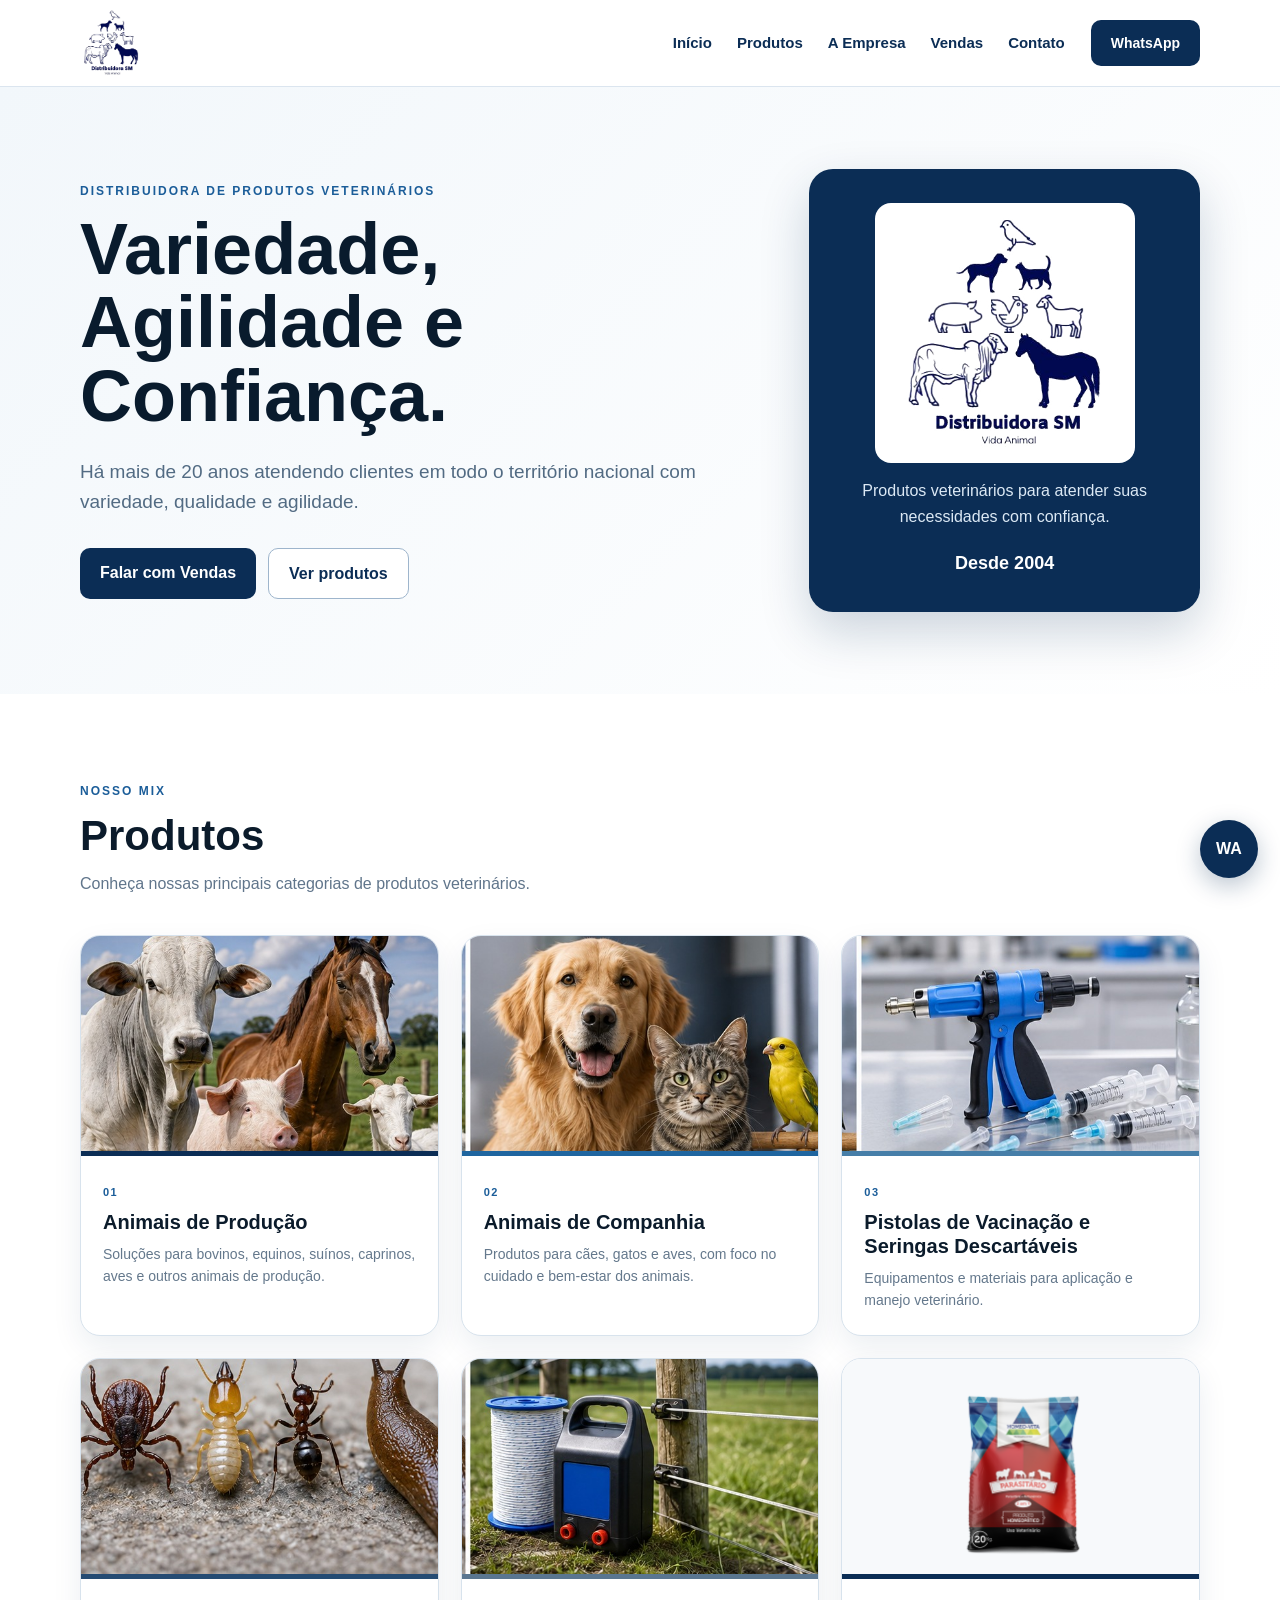
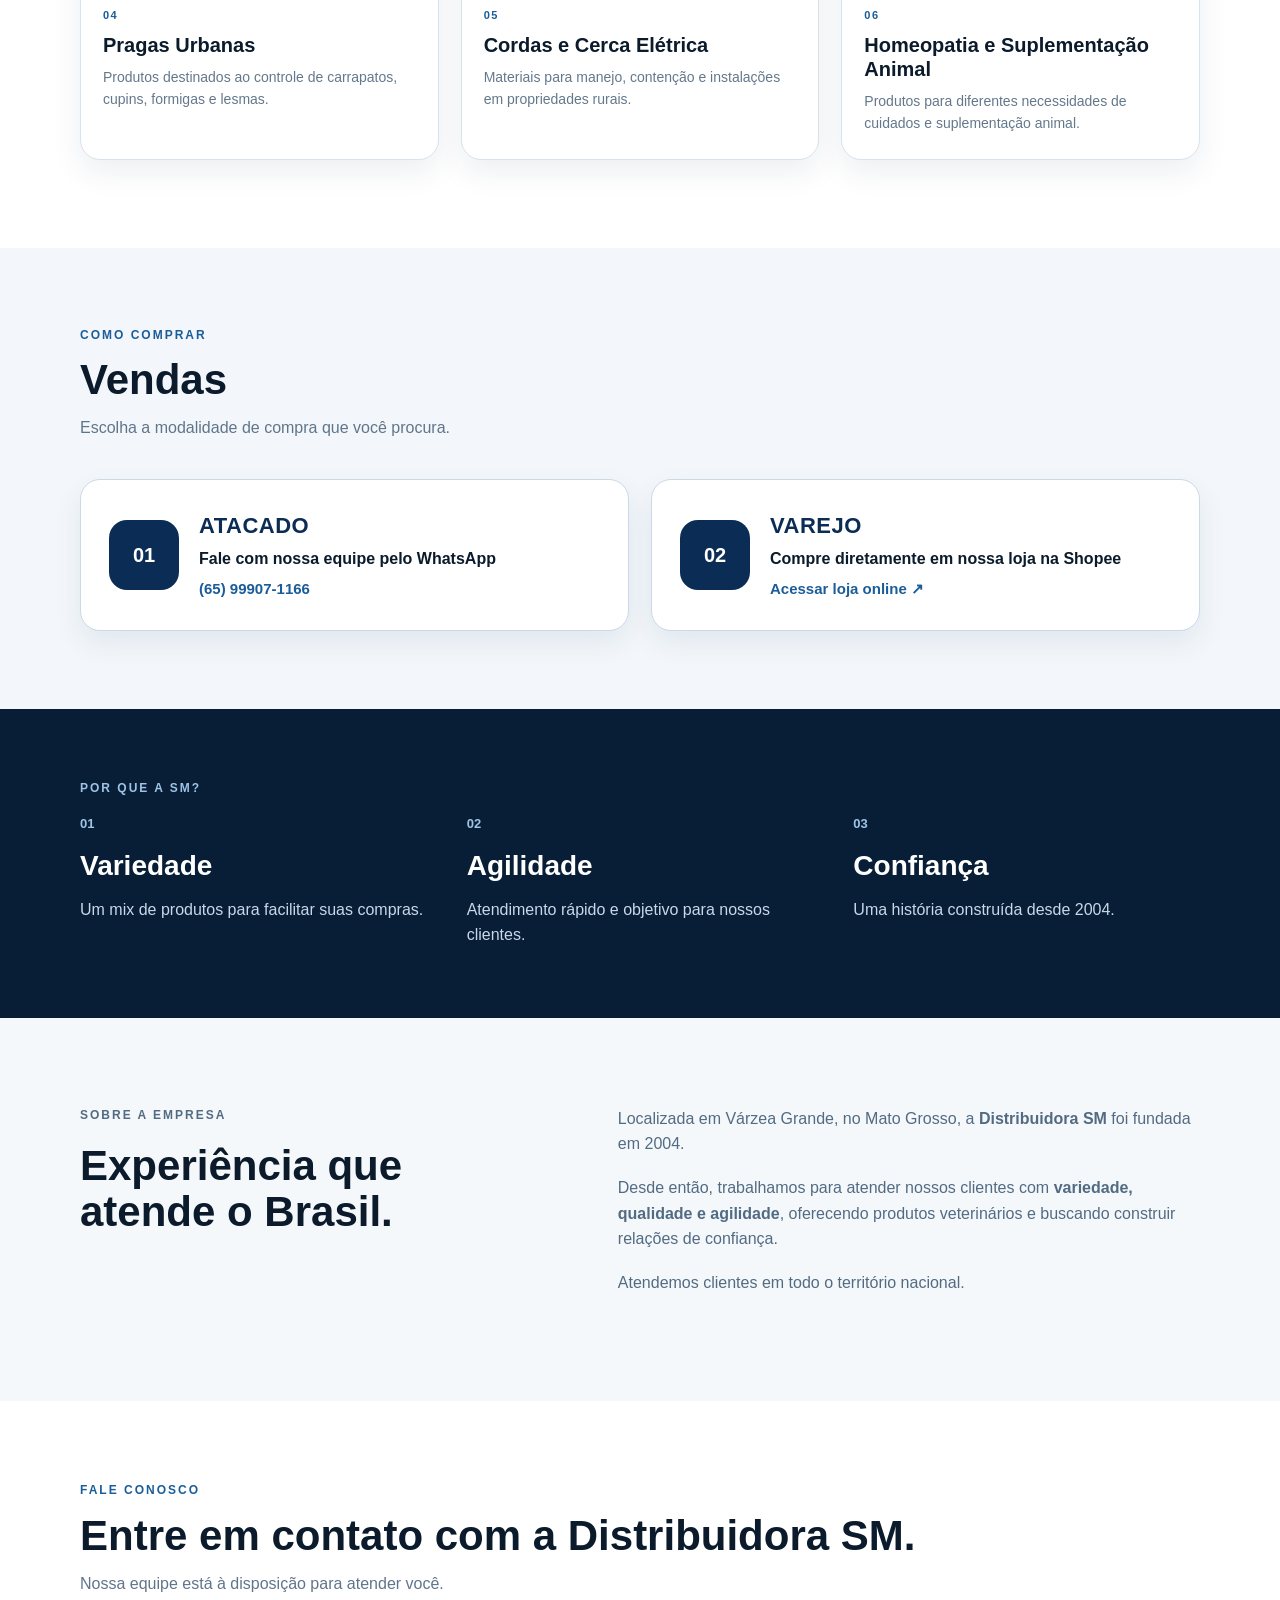
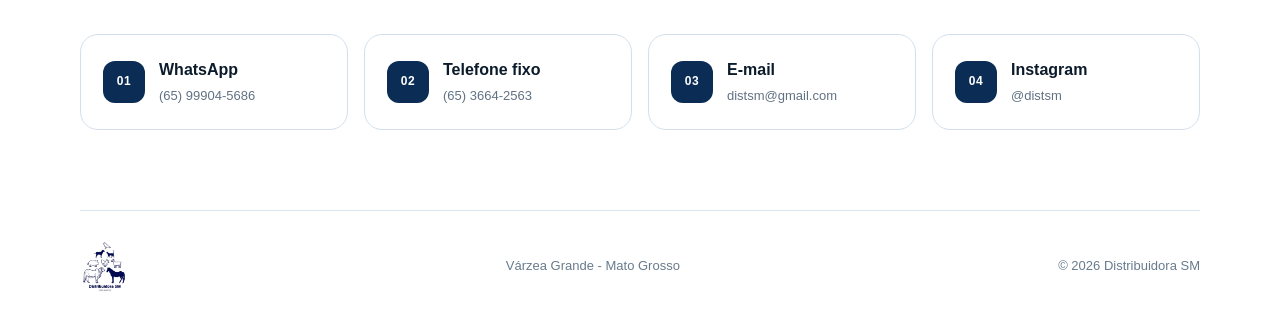
==== index.html @ 74d4a63a "Add files via upload" ====
<!DOCTYPE html>
<html lang="pt-BR">
<head>
  <meta charset="UTF-8">
  <meta name="viewport" content="width=device-width, initial-scale=1.0">
  <meta name="description" content="Distribuidora SM - Distribuidora de Produtos Veterinários. Variedade, Agilidade e Confiança desde 2004.">
  <meta name="theme-color" content="#0b2d55">
  <title>Distribuidora SM | Produtos Veterinários</title>
  <link rel="stylesheet" href="style.css">
</head>
<body>
  <header class="header">
    <div class="container nav">
      <a class="logo" href="#inicio" aria-label="Distribuidora SM - início">
        <img src="logo.png" alt="Distribuidora SM - Vida Animal">
      </a>
      <nav aria-label="Navegação principal">
        <a href="#inicio">Início</a>
        <a href="#produtos">Produtos</a>
        <a href="#empresa">A Empresa</a>
        <a href="#vendas">Vendas</a>
        <a href="#contato">Contato</a>
      </nav>
      <a class="nav-whatsapp" href="https://wa.me/5565999045686" target="_blank" rel="noopener">WhatsApp</a>
    </div>
  </header>

  <main>
    <section id="inicio" class="hero">
      <div class="container hero-content">
        <div>
          <p class="eyebrow">DISTRIBUIDORA DE PRODUTOS VETERINÁRIOS</p>
          <h1>Variedade, Agilidade e Confiança.</h1>
          <p class="hero-text">Há mais de 20 anos atendendo clientes em todo o território nacional com variedade, qualidade e agilidade.</p>
          <div class="buttons">
            <a class="btn primary" href="https://wa.me/5565999071166?text=Olá!%20Gostaria%20de%20informações%20sobre%20vendas%20no%20atacado." target="_blank" rel="noopener">Falar com Vendas</a>
            <a class="btn secondary" href="#produtos">Ver produtos</a>
          </div>
        </div>
        <div class="hero-card">
          <img class="hero-logo" src="logo.png" alt="Distribuidora SM">
          <p>Produtos veterinários para atender suas necessidades com confiança.</p>
          <strong>Desde 2004</strong>
        </div>
      </div>
    </section>

    <section id="produtos" class="section products-section">
      <div class="container">
        <p class="eyebrow">NOSSO MIX</p>
        <h2 class="section-title">Produtos</h2>
        <p class="section-intro">Conheça nossas principais categorias de produtos veterinários.</p>

        <div class="products-grid">
          <article class="product-card">
            <div class="product-photo"><img src="prod-producao.jpg" alt="Animais de produção em uma propriedade rural"></div>
            <div class="product-body"><span class="product-number">01</span><h3>Animais de Produção</h3><p>Soluções para bovinos, equinos, suínos, caprinos, aves e outros animais de produção.</p></div>
          </article>

          <article class="product-card">
            <div class="product-photo"><img src="prod-companhia.jpg" alt="Cachorro, gato e passarinho de companhia"></div>
            <div class="product-body"><span class="product-number">02</span><h3>Animais de Companhia</h3><p>Produtos para cães, gatos e aves, com foco no cuidado e bem-estar dos animais.</p></div>
          </article>

          <article class="product-card">
            <div class="product-photo"><img src="prod-vacinacao.jpg" alt="Pistola de vacinação, seringas e materiais veterinários"></div>
            <div class="product-body"><span class="product-number">03</span><h3>Pistolas de Vacinação e Seringas Descartáveis</h3><p>Equipamentos e materiais para aplicação e manejo veterinário.</p></div>
          </article>

          <article class="product-card">
            <div class="product-photo"><img src="prod-pragas.jpg" alt="Carrapato, cupim, formiga e lesma"></div>
            <div class="product-body"><span class="product-number">04</span><h3>Pragas Urbanas</h3><p>Produtos destinados ao controle de carrapatos, cupins, formigas e lesmas.</p></div>
          </article>

          <article class="product-card">
            <div class="product-photo"><img src="prod-cordas.jpg" alt="Cerca elétrica, fios e equipamentos de manejo"></div>
            <div class="product-body"><span class="product-number">05</span><h3>Cordas e Cerca Elétrica</h3><p>Materiais para manejo, contenção e instalações em propriedades rurais.</p></div>
          </article>

          <article class="product-card">
            <div class="product-photo"><img src="homeopatia-homeo-vita.png" alt="Homeo-Vita Parasitário, produto de homeopatia animal"></div>
            <div class="product-body"><span class="product-number">06</span><h3>Homeopatia e Suplementação Animal</h3><p>Produtos para diferentes necessidades de cuidados e suplementação animal.</p></div>
          </article>
        </div>
      </div>
    </section>

    <section id="vendas" class="sales-section">
      <div class="container">
        <p class="eyebrow">COMO COMPRAR</p>
        <h2 class="section-title">Vendas</h2>
        <p class="section-intro">Escolha a modalidade de compra que você procura.</p>
        <div class="sales-grid">
          <a class="sales-card" href="https://wa.me/5565999071166?text=Olá!%20Gostaria%20de%20informações%20sobre%20vendas%20no%20atacado." target="_blank" rel="noopener">
            <div class="sales-icon">01</div>
            <div><span class="sales-label">ATACADO</span><strong>Fale com nossa equipe pelo WhatsApp</strong><small>(65) 99907-1166</small></div>
          </a>
          <a class="sales-card" href="https://s.shopee.com.br/LmyEhmrbj" target="_blank" rel="noopener noreferrer">
            <div class="sales-icon">02</div>
            <div><span class="sales-label">VAREJO</span><strong>Compre diretamente em nossa loja na Shopee</strong><small>Acessar loja online ↗</small></div>
          </a>
        </div>
      </div>
    </section>

    <section class="values">
      <div class="container">
        <p class="eyebrow">POR QUE A SM?</p>
        <div class="values-grid">
          <div><span>01</span><h3>Variedade</h3><p>Um mix de produtos para facilitar suas compras.</p></div>
          <div><span>02</span><h3>Agilidade</h3><p>Atendimento rápido e objetivo para nossos clientes.</p></div>
          <div><span>03</span><h3>Confiança</h3><p>Uma história construída desde 2004.</p></div>
        </div>
      </div>
    </section>

    <section id="empresa" class="section about">
      <div class="container about-grid">
        <div><p class="eyebrow">SOBRE A EMPRESA</p><h2 class="section-title">Experiência que atende o Brasil.</h2></div>
        <div><p>Localizada em Várzea Grande, no Mato Grosso, a <strong>Distribuidora SM</strong> foi fundada em 2004.</p><p>Desde então, trabalhamos para atender nossos clientes com <strong>variedade, qualidade e agilidade</strong>, oferecendo produtos veterinários e buscando construir relações de confiança.</p><p>Atendemos clientes em todo o território nacional.</p></div>
      </div>
    </section>

    <section id="contato" class="contact">
      <div class="container">
        <p class="eyebrow">FALE CONOSCO</p>
        <h2 class="section-title">Entre em contato com a Distribuidora SM.</h2>
        <p class="section-intro">Nossa equipe está à disposição para atender você.</p>
        <div class="contact-grid">
          <a class="contact-card" href="https://wa.me/5565999045686?text=Olá!%20Sou%20cliente%20e%20gostaria%20de%20fazer%20uma%20cotação." target="_blank" rel="noopener"><span class="contact-icon">01</span><div><strong>WhatsApp</strong><small>(65) 99904-5686</small></div></a>
          <a class="contact-card" href="tel:+556536642563"><span class="contact-icon">02</span><div><strong>Telefone fixo</strong><small>(65) 3664-2563</small></div></a>
          <a class="contact-card" href="mailto:distsm@gmail.com"><span class="contact-icon">03</span><div><strong>E-mail</strong><small>distsm@gmail.com</small></div></a>
          <a class="contact-card" href="https://www.instagram.com/distsm/" target="_blank" rel="noopener noreferrer"><span class="contact-icon">04</span><div><strong>Instagram</strong><small>@distsm</small></div></a>
        </div>
      </div>
    </section>
  </main>

  <footer><div class="container footer-content"><div><img class="footer-logo" src="logo.png" alt="Distribuidora SM"></div><div>Várzea Grande - Mato Grosso</div><div>© 2026 Distribuidora SM</div></div></footer>
  <a class="floating-whatsapp" href="https://wa.me/5565999045686?text=Olá!%20Gostaria%20de%20falar%20com%20a%20Distribuidora%20SM." target="_blank" rel="noopener" aria-label="Falar no WhatsApp">WA</a>
</body>
</html>
---- style.css ----
*{box-sizing:border-box;margin:0;padding:0}
html{scroll-behavior:smooth}
body{font-family:Arial,Helvetica,sans-serif;color:#0b1b2b;background:#fff;line-height:1.6}
.container{width:min(1120px,92%);margin:auto}
.header{position:sticky;top:0;z-index:20;background:#fff;border-bottom:1px solid #dbe5ef}
.nav{min-height:86px;display:flex;align-items:center;gap:26px}
.logo{display:flex;align-items:center;margin-right:auto;text-decoration:none}
.logo img{display:block;width:auto;height:68px;max-width:190px;object-fit:contain}
.nav nav{display:flex;gap:25px;align-items:center}
.nav nav a{color:#0b2d55;text-decoration:none;font-size:15px;font-weight:800}
.nav nav a:hover{color:#1c5b96}
.nav-whatsapp,.btn{display:inline-block;text-decoration:none;font-weight:800;border-radius:10px;padding:12px 20px}
.nav-whatsapp{background:#0b2d55;color:#fff;font-size:14px}
.hero{background:linear-gradient(135deg,#f2f7fb,#fff);padding:82px 0}
.hero-content{display:grid;grid-template-columns:1.35fr .8fr;gap:70px;align-items:center}
.eyebrow{font-size:12px;letter-spacing:2px;font-weight:900;color:#1b5d99;margin-bottom:12px}
.hero h1{font-size:clamp(44px,6vw,72px);line-height:1.02;max-width:760px;margin-bottom:24px;color:#091b2d}
.hero-text{font-size:19px;max-width:680px;color:#526b83;margin-bottom:30px}
.buttons{display:flex;gap:12px;flex-wrap:wrap}
.primary{background:#0b2d55;color:#fff}
.secondary{border:1px solid #9eb5cc;color:#0b2d55;background:#fff}
.btn:hover,.nav-whatsapp:hover{transform:translateY(-1px);filter:brightness(1.06)}
.hero-card{background:#0b2d55;color:#fff;border-radius:24px;padding:34px;box-shadow:0 20px 50px rgba(11,45,85,.20);text-align:center}
.hero-logo{display:block;width:min(260px,90%);height:260px;object-fit:contain;margin:0 auto 15px;background:#fff;border-radius:16px;padding:10px}
.hero-card p{color:#dce9f5;margin-bottom:20px}
.hero-card strong{font-size:18px}
.section{padding:88px 0}
.section-title{font-size:42px;line-height:1.1;margin-bottom:12px;color:#0b1b2b}
.section-intro{color:#60758b;max-width:680px;margin-bottom:38px}
.products-section{background:#fff}
.products-grid{display:grid;grid-template-columns:repeat(3,1fr);gap:22px}
.product-card{overflow:hidden;background:#fff;border:1px solid #d8e3ed;border-radius:20px;box-shadow:0 12px 30px rgba(11,45,85,.08);transition:transform .2s ease,box-shadow .2s ease}
.product-card:hover{transform:translateY(-5px);box-shadow:0 18px 36px rgba(11,45,85,.15)}
.product-photo{height:215px;background:#edf3f8;overflow:hidden}
.product-photo img{width:100%;height:100%;display:block;object-fit:cover}
.product-card:nth-child(6) .product-photo img{object-fit:contain;background:#f7f9fb;padding:8px}
.product-body{padding:22px 22px 24px;border-top:5px solid #0b2d55}
.product-card:nth-child(2) .product-body{border-color:#1f659f}
.product-card:nth-child(3) .product-body{border-color:#467ea8}
.product-card:nth-child(4) .product-body{border-color:#244b73}
.product-card:nth-child(5) .product-body{border-color:#5a7690}
.product-card:nth-child(6) .product-body{border-color:#0b2d55}
.product-number{font-size:11px;letter-spacing:1.5px;font-weight:900;color:#1b5d99}
.product-body h3{font-size:20px;line-height:1.2;color:#0b1b2b;margin:6px 0 9px}
.product-body p{font-size:14px;color:#64788c}
.sales-section{padding:78px 0;background:#f3f7fb}
.sales-grid{display:grid;grid-template-columns:repeat(2,1fr);gap:22px}
.sales-card{display:flex;align-items:center;gap:20px;padding:28px;border-radius:20px;text-decoration:none;color:#0b1b2b;border:1px solid #cbd9e7;background:#fff;box-shadow:0 12px 28px rgba(11,45,85,.08);transition:transform .2s ease,box-shadow .2s ease,border-color .2s ease}
.sales-card:hover{transform:translateY(-4px);box-shadow:0 18px 34px rgba(11,45,85,.14);border-color:#0b2d55}
.sales-icon{width:70px;height:70px;flex:0 0 70px;border-radius:18px;display:grid;place-items:center;font-size:20px;font-weight:900;color:#fff;background:#0b2d55}
.sales-label{display:block;color:#0b2d55;font-size:22px;font-weight:900;letter-spacing:.5px;margin-bottom:5px}
.sales-card strong{display:block;font-size:16px;line-height:1.35;margin-bottom:7px}
.sales-card small{display:inline-block;color:#1b5d99;font-size:15px;font-weight:800}
.values{background:#081d36;color:#fff;padding:70px 0}
.values .eyebrow{color:#9ec4e5}
.values-grid{display:grid;grid-template-columns:repeat(3,1fr);gap:40px}
.values-grid span{font-size:13px;color:#9ec4e5;font-weight:900}
.values-grid h3{font-size:28px;margin:8px 0}
.values-grid p{color:#c8d8e8}
.about{background:#f5f8fb}
.about-grid{display:grid;grid-template-columns:1fr 1.3fr;gap:90px}
.about-grid p{margin-bottom:18px;color:#526b83}
.contact{padding:80px 0}
.contact-grid{display:grid;grid-template-columns:repeat(4,1fr);gap:16px}
.contact-card{display:flex;align-items:center;gap:14px;padding:22px;border:1px solid #d3e0eb;border-radius:18px;background:#fff;text-decoration:none;color:#0b1b2b;transition:transform .2s ease,box-shadow .2s ease,border-color .2s ease}
.contact-card:hover{transform:translateY(-3px);box-shadow:0 12px 30px rgba(10,35,65,.10);border-color:#0b2d55}
.contact-card strong{display:block;font-size:16px;margin-bottom:3px}
.contact-card small{display:block;color:#617184;font-size:13px;word-break:break-word}
.contact-icon{width:42px;height:42px;flex:0 0 42px;border-radius:12px;background:#0b2d55;color:#fff;display:grid;place-items:center;font-size:12px;font-weight:900;letter-spacing:.5px}
.footer-content{border-top:1px solid #dbe5ef;padding:30px 0;display:flex;justify-content:space-between;align-items:center;gap:20px;color:#687b8d;font-size:13px}
.footer-logo{display:block;height:52px;width:auto;object-fit:contain}
.floating-whatsapp{position:fixed;right:22px;bottom:22px;width:58px;height:58px;border-radius:50%;display:grid;place-items:center;background:#0b2d55;color:#fff;text-decoration:none;font-weight:900;box-shadow:0 8px 25px rgba(11,45,85,.28);z-index:30}
@media(max-width:950px){.nav nav{gap:14px}.products-grid{grid-template-columns:repeat(2,1fr)}.contact-grid{grid-template-columns:repeat(2,1fr)}.hero-content,.about-grid{grid-template-columns:1fr}.hero-card{max-width:520px}.values-grid{grid-template-columns:1fr}}
@media(max-width:700px){.nav{min-height:76px}.logo img{height:58px;max-width:160px}.nav nav{display:none}.hero{padding:60px 0}.products-grid,.sales-grid,.contact-grid{grid-template-columns:1fr}.section{padding:65px 0}.hero h1{font-size:45px}.hero-card{padding:25px}.hero-logo{height:230px}.footer-content{flex-direction:column;align-items:flex-start}.nav-whatsapp{padding:10px 14px}.product-photo{height:220px}}
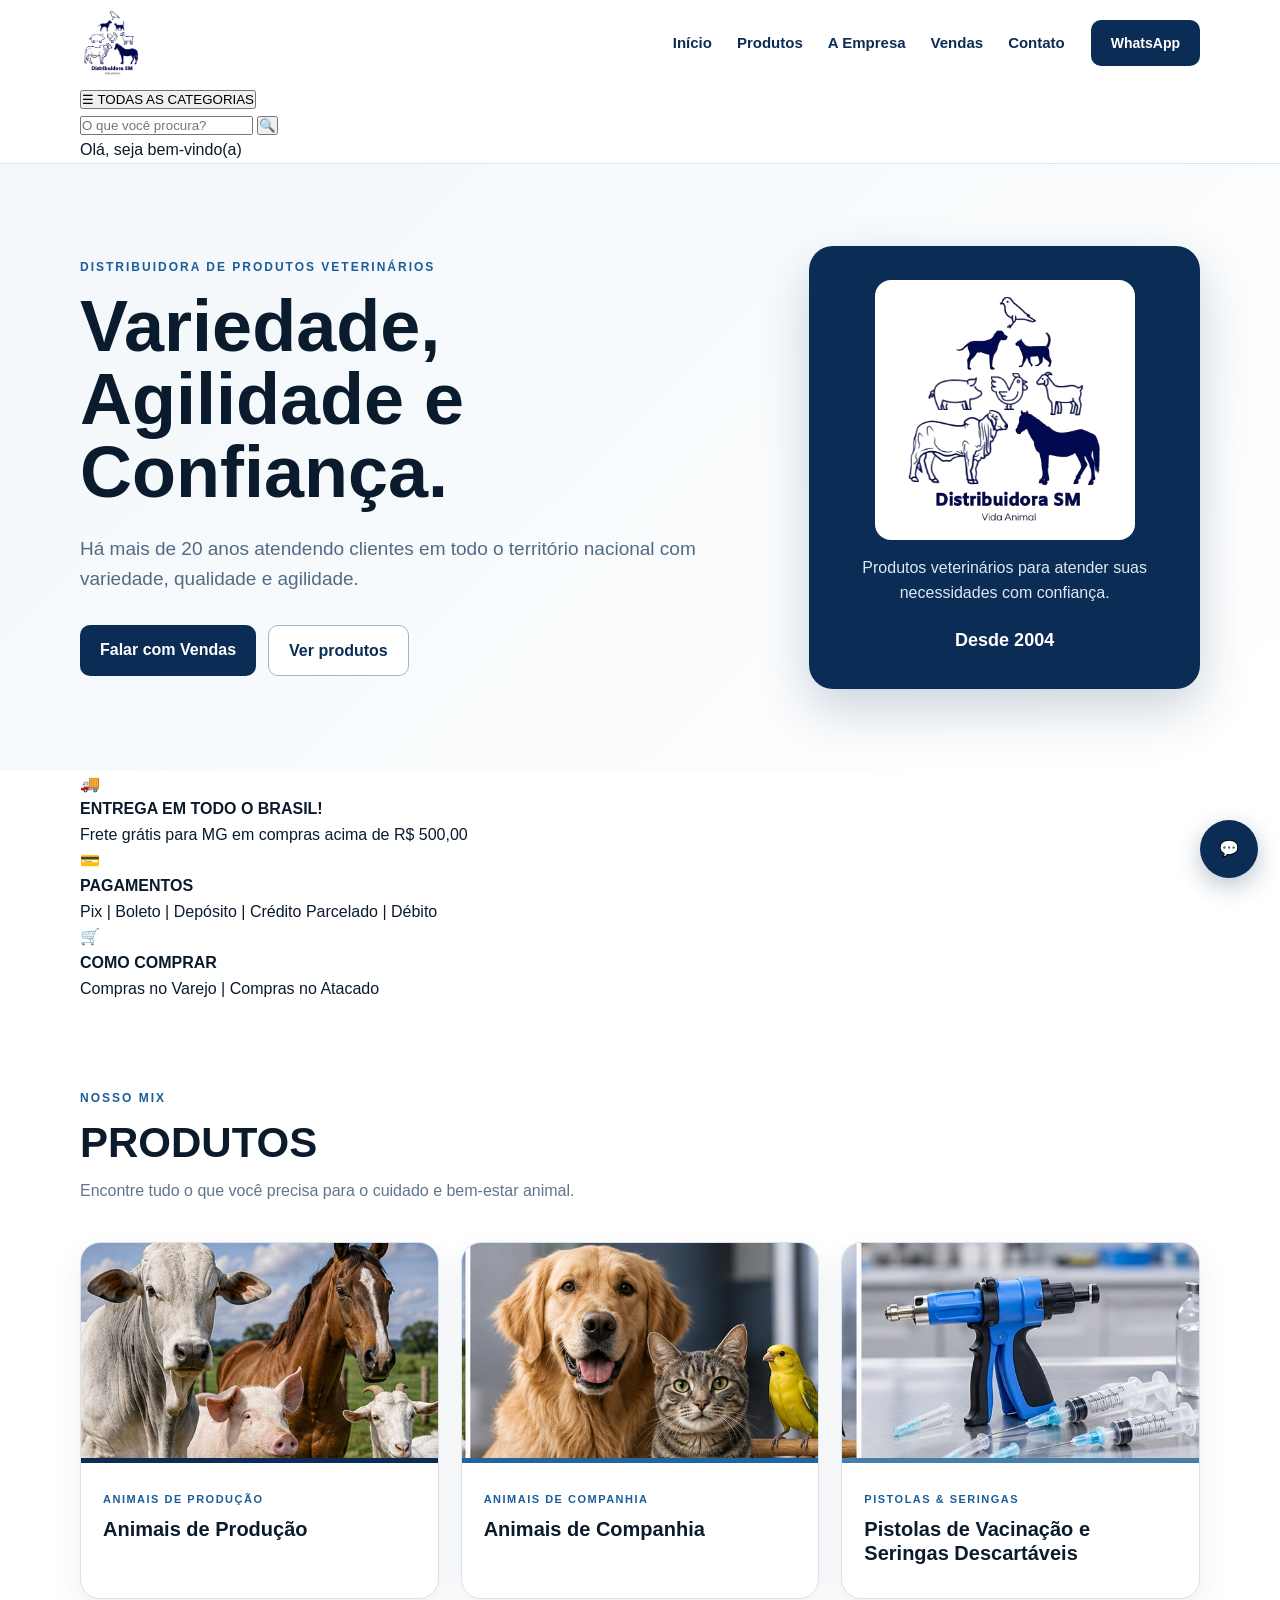
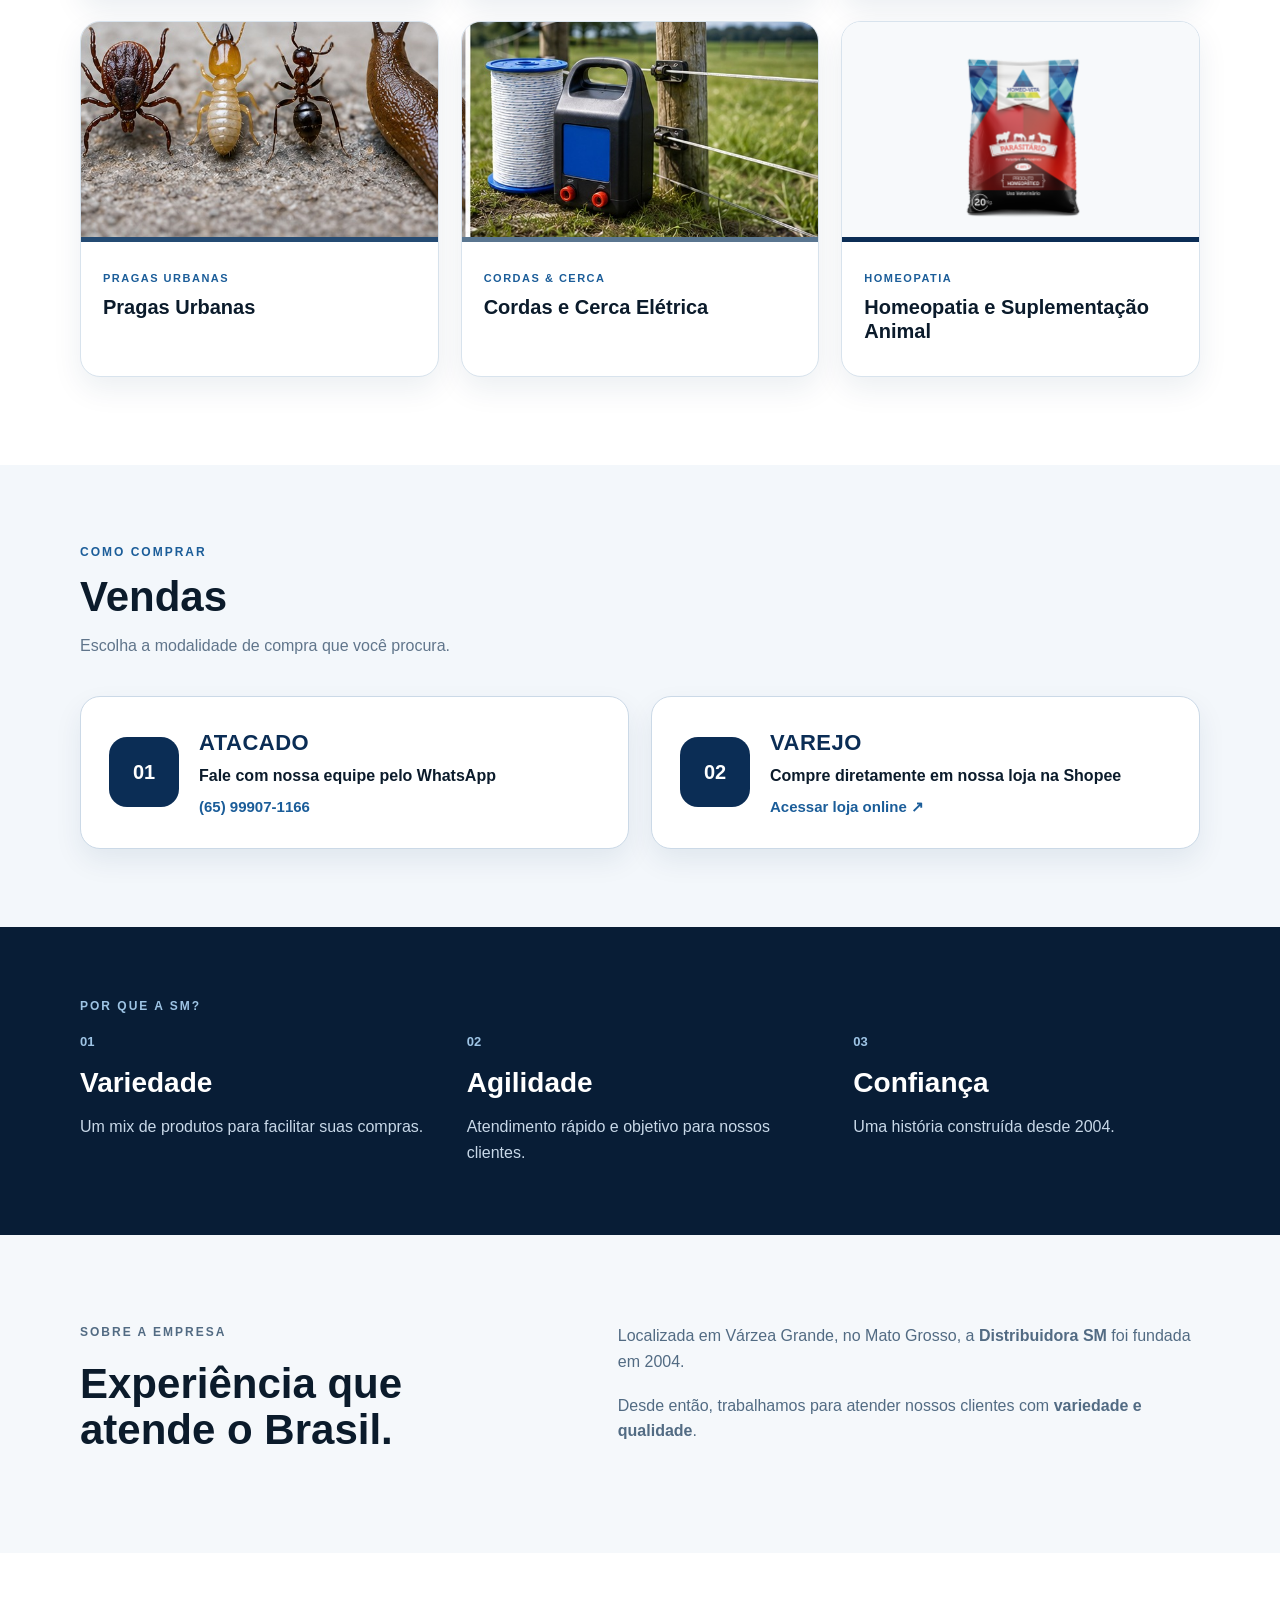
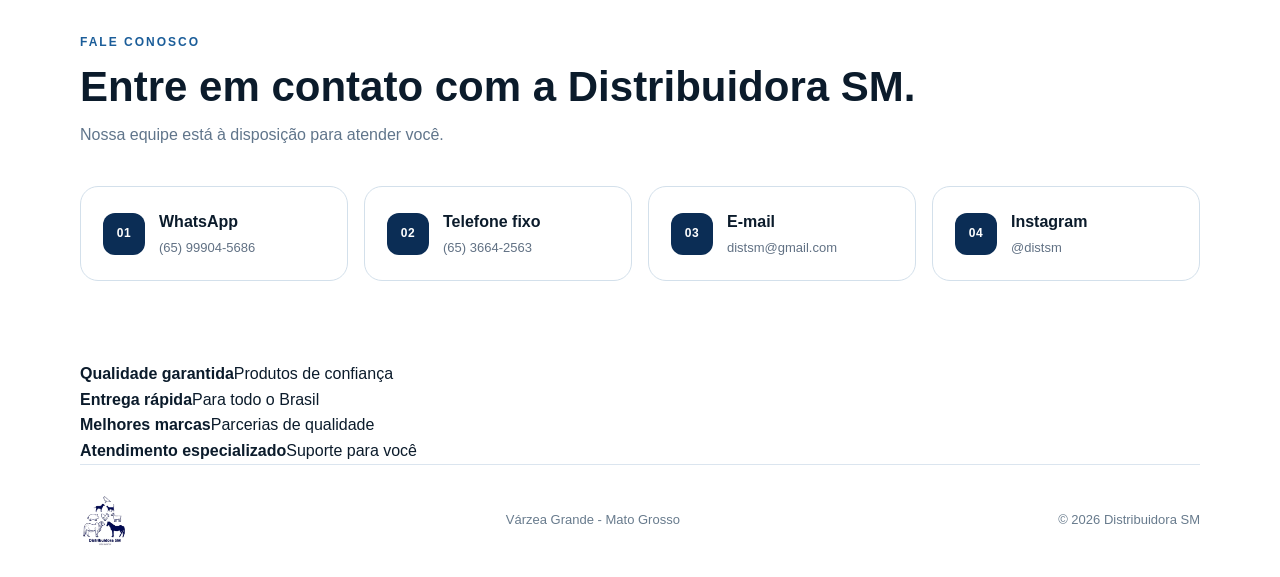
==== commit 1f627fa6: "Remover 'Entre/Cadastre-se', carrinho e ícone de 'Compra Segura' conforme solicitado; atualizar inde" ====
--- a/index.html
+++ b/index.html
@@ -23,6 +23,20 @@
       </nav>
       <a class="nav-whatsapp" href="https://wa.me/5565999045686" target="_blank" rel="noopener">WhatsApp</a>
     </div>
+
+    <!-- Barra de categorias e pesquisa -->
+    <div class="category-search">
+      <div class="container category-inner">
+        <button class="cat-btn">☰ TODAS AS CATEGORIAS</button>
+        <form class="search-form" action="#" role="search">
+          <input type="search" placeholder="O que você procura?">
+          <button class="search-btn" aria-label="Pesquisar">🔍</button>
+        </form>
+        <div class="quick-links">
+          <span class="welcome">Olá, seja bem-vindo(a)</span>
+        </div>
+      </div>
+    </div>
   </header>
 
   <main>
@@ -45,41 +59,68 @@
       </div>
     </section>
 
+    <!-- Faixa de recursos (removida a compra segura) -->
+    <section class="feature-row">
+      <div class="container feature-inner">
+        <div class="feature-item">
+          <div class="feat-icon">🚚</div>
+          <div>
+            <strong>ENTREGA EM TODO O BRASIL!</strong>
+            <p>Frete grátis para MG em compras acima de R$ 500,00</p>
+          </div>
+        </div>
+        <div class="feature-item">
+          <div class="feat-icon">💳</div>
+          <div>
+            <strong>PAGAMENTOS</strong>
+            <p>Pix | Boleto | Depósito | Crédito Parcelado | Débito</p>
+          </div>
+        </div>
+        <div class="feature-item">
+          <div class="feat-icon">🛒</div>
+          <div>
+            <strong>COMO COMPRAR</strong>
+            <p>Compras no Varejo | Compras no Atacado</p>
+          </div>
+        </div>
+      </div>
+    </section>
+
     <section id="produtos" class="section products-section">
       <div class="container">
         <p class="eyebrow">NOSSO MIX</p>
-        <h2 class="section-title">Produtos</h2>
-        <p class="section-intro">Conheça nossas principais categorias de produtos veterinários.</p>
+        <h2 class="section-title">PRODUTOS</h2>
+        <p class="section-intro">Encontre tudo o que você precisa para o cuidado e bem-estar animal.</p>
 
         <div class="products-grid">
           <article class="product-card">
             <div class="product-photo"><img src="prod-producao.jpg" alt="Animais de produção em uma propriedade rural"></div>
-            <div class="product-body"><span class="product-number">01</span><h3>Animais de Produção</h3><p>Soluções para bovinos, equinos, suínos, caprinos, aves e outros animais de produção.</p></div>
+            <div class="product-body"><span class="product-number">ANIMAIS DE PRODUÇÃO</span><h3>Animais de Produção</h3></div>
           </article>
 
           <article class="product-card">
             <div class="product-photo"><img src="prod-companhia.jpg" alt="Cachorro, gato e passarinho de companhia"></div>
-            <div class="product-body"><span class="product-number">02</span><h3>Animais de Companhia</h3><p>Produtos para cães, gatos e aves, com foco no cuidado e bem-estar dos animais.</p></div>
+            <div class="product-body"><span class="product-number">ANIMAIS DE COMPANHIA</span><h3>Animais de Companhia</h3></div>
           </article>
 
           <article class="product-card">
             <div class="product-photo"><img src="prod-vacinacao.jpg" alt="Pistola de vacinação, seringas e materiais veterinários"></div>
-            <div class="product-body"><span class="product-number">03</span><h3>Pistolas de Vacinação e Seringas Descartáveis</h3><p>Equipamentos e materiais para aplicação e manejo veterinário.</p></div>
+            <div class="product-body"><span class="product-number">PISTOLAS &amp; SERINGAS</span><h3>Pistolas de Vacinação e Seringas Descartáveis</h3></div>
           </article>
 
           <article class="product-card">
             <div class="product-photo"><img src="prod-pragas.jpg" alt="Carrapato, cupim, formiga e lesma"></div>
-            <div class="product-body"><span class="product-number">04</span><h3>Pragas Urbanas</h3><p>Produtos destinados ao controle de carrapatos, cupins, formigas e lesmas.</p></div>
+            <div class="product-body"><span class="product-number">PRAGAS URBANAS</span><h3>Pragas Urbanas</h3></div>
           </article>
 
           <article class="product-card">
             <div class="product-photo"><img src="prod-cordas.jpg" alt="Cerca elétrica, fios e equipamentos de manejo"></div>
-            <div class="product-body"><span class="product-number">05</span><h3>Cordas e Cerca Elétrica</h3><p>Materiais para manejo, contenção e instalações em propriedades rurais.</p></div>
+            <div class="product-body"><span class="product-number">CORDAS &amp; CERCA</span><h3>Cordas e Cerca Elétrica</h3></div>
           </article>
 
           <article class="product-card">
             <div class="product-photo"><img src="homeopatia-homeo-vita.png" alt="Homeo-Vita Parasitário, produto de homeopatia animal"></div>
-            <div class="product-body"><span class="product-number">06</span><h3>Homeopatia e Suplementação Animal</h3><p>Produtos para diferentes necessidades de cuidados e suplementação animal.</p></div>
+            <div class="product-body"><span class="product-number">HOMEOPATIA</span><h3>Homeopatia e Suplementação Animal</h3></div>
           </article>
         </div>
       </div>
@@ -117,7 +158,7 @@
     <section id="empresa" class="section about">
       <div class="container about-grid">
         <div><p class="eyebrow">SOBRE A EMPRESA</p><h2 class="section-title">Experiência que atende o Brasil.</h2></div>
-        <div><p>Localizada em Várzea Grande, no Mato Grosso, a <strong>Distribuidora SM</strong> foi fundada em 2004.</p><p>Desde então, trabalhamos para atender nossos clientes com <strong>variedade, qualidade e agilidade</strong>, oferecendo produtos veterinários e buscando construir relações de confiança.</p><p>Atendemos clientes em todo o território nacional.</p></div>
+        <div><p>Localizada em Várzea Grande, no Mato Grosso, a <strong>Distribuidora SM</strong> foi fundada em 2004.</p><p>Desde então, trabalhamos para atender nossos clientes com <strong>variedade e qualidade</strong>.</p></div>
       </div>
     </section>
 
@@ -136,7 +177,23 @@
     </section>
   </main>
 
-  <footer><div class="container footer-content"><div><img class="footer-logo" src="logo.png" alt="Distribuidora SM"></div><div>Várzea Grande - Mato Grosso</div><div>© 2026 Distribuidora SM</div></div></footer>
-  <a class="floating-whatsapp" href="https://wa.me/5565999045686?text=Olá!%20Gostaria%20de%20falar%20com%20a%20Distribuidora%20SM." target="_blank" rel="noopener" aria-label="Falar no WhatsApp">WA</a>
+  <!-- Faixa de benefícios -->
+  <section class="benefits-band">
+    <div class="container benefits-inner">
+      <div class="benefit"><strong>Qualidade garantida</strong><span>Produtos de confiança</span></div>
+      <div class="benefit"><strong>Entrega rápida</strong><span>Para todo o Brasil</span></div>
+      <div class="benefit"><strong>Melhores marcas</strong><span>Parcerias de qualidade</span></div>
+      <div class="benefit"><strong>Atendimento especializado</strong><span>Suporte para você</span></div>
+    </div>
+  </section>
+
+  <footer>
+    <div class="container footer-content">
+      <div><img class="footer-logo" src="logo.png" alt="Distribuidora SM"></div>
+      <div>Várzea Grande - Mato Grosso</div>
+      <div>© 2026 Distribuidora SM</div>
+    </div>
+    <a class="floating-whatsapp" href="https://wa.me/5565999045686?text=Olá!%20Gostaria%20de%20falar%20com%20a%20Distribuidora%20SM." target="_blank" rel="noopener" aria-label="Falar no WhatsApp">💬</a>
+  </footer>
 </body>
 </html>
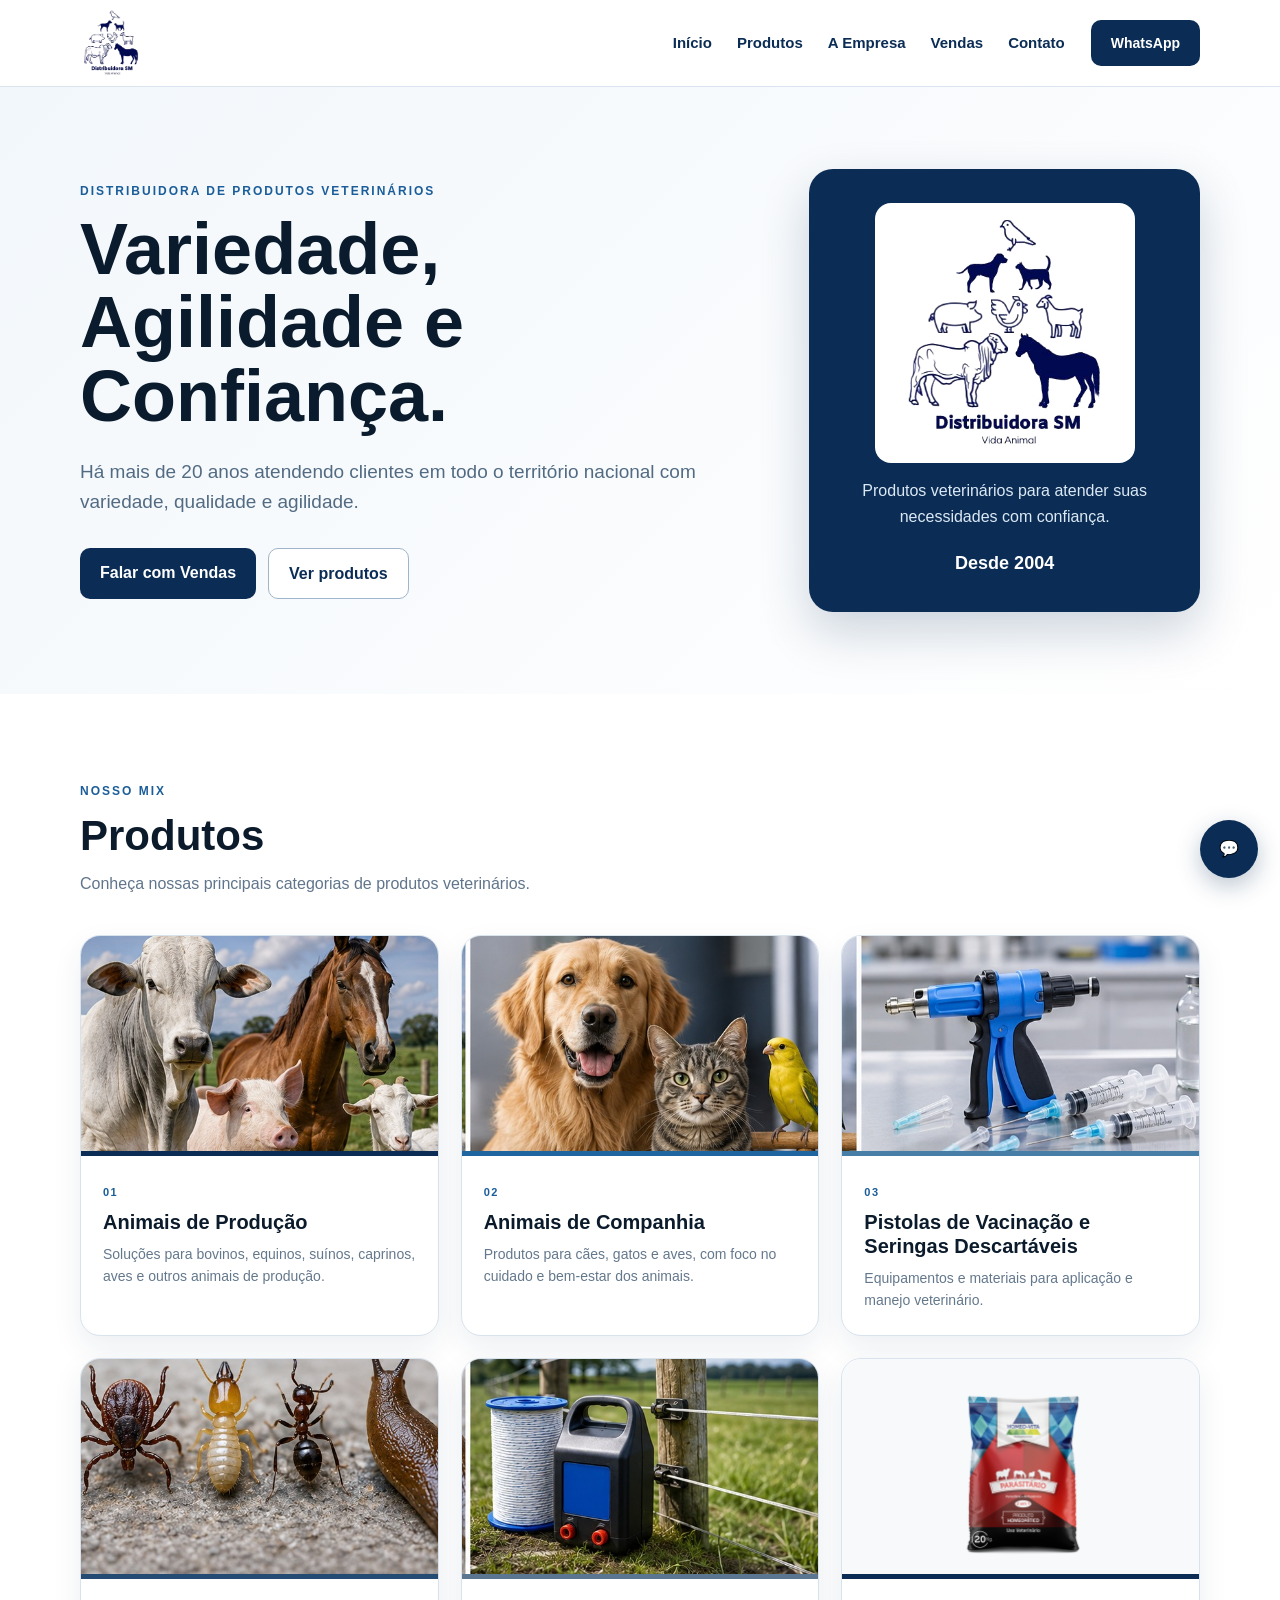
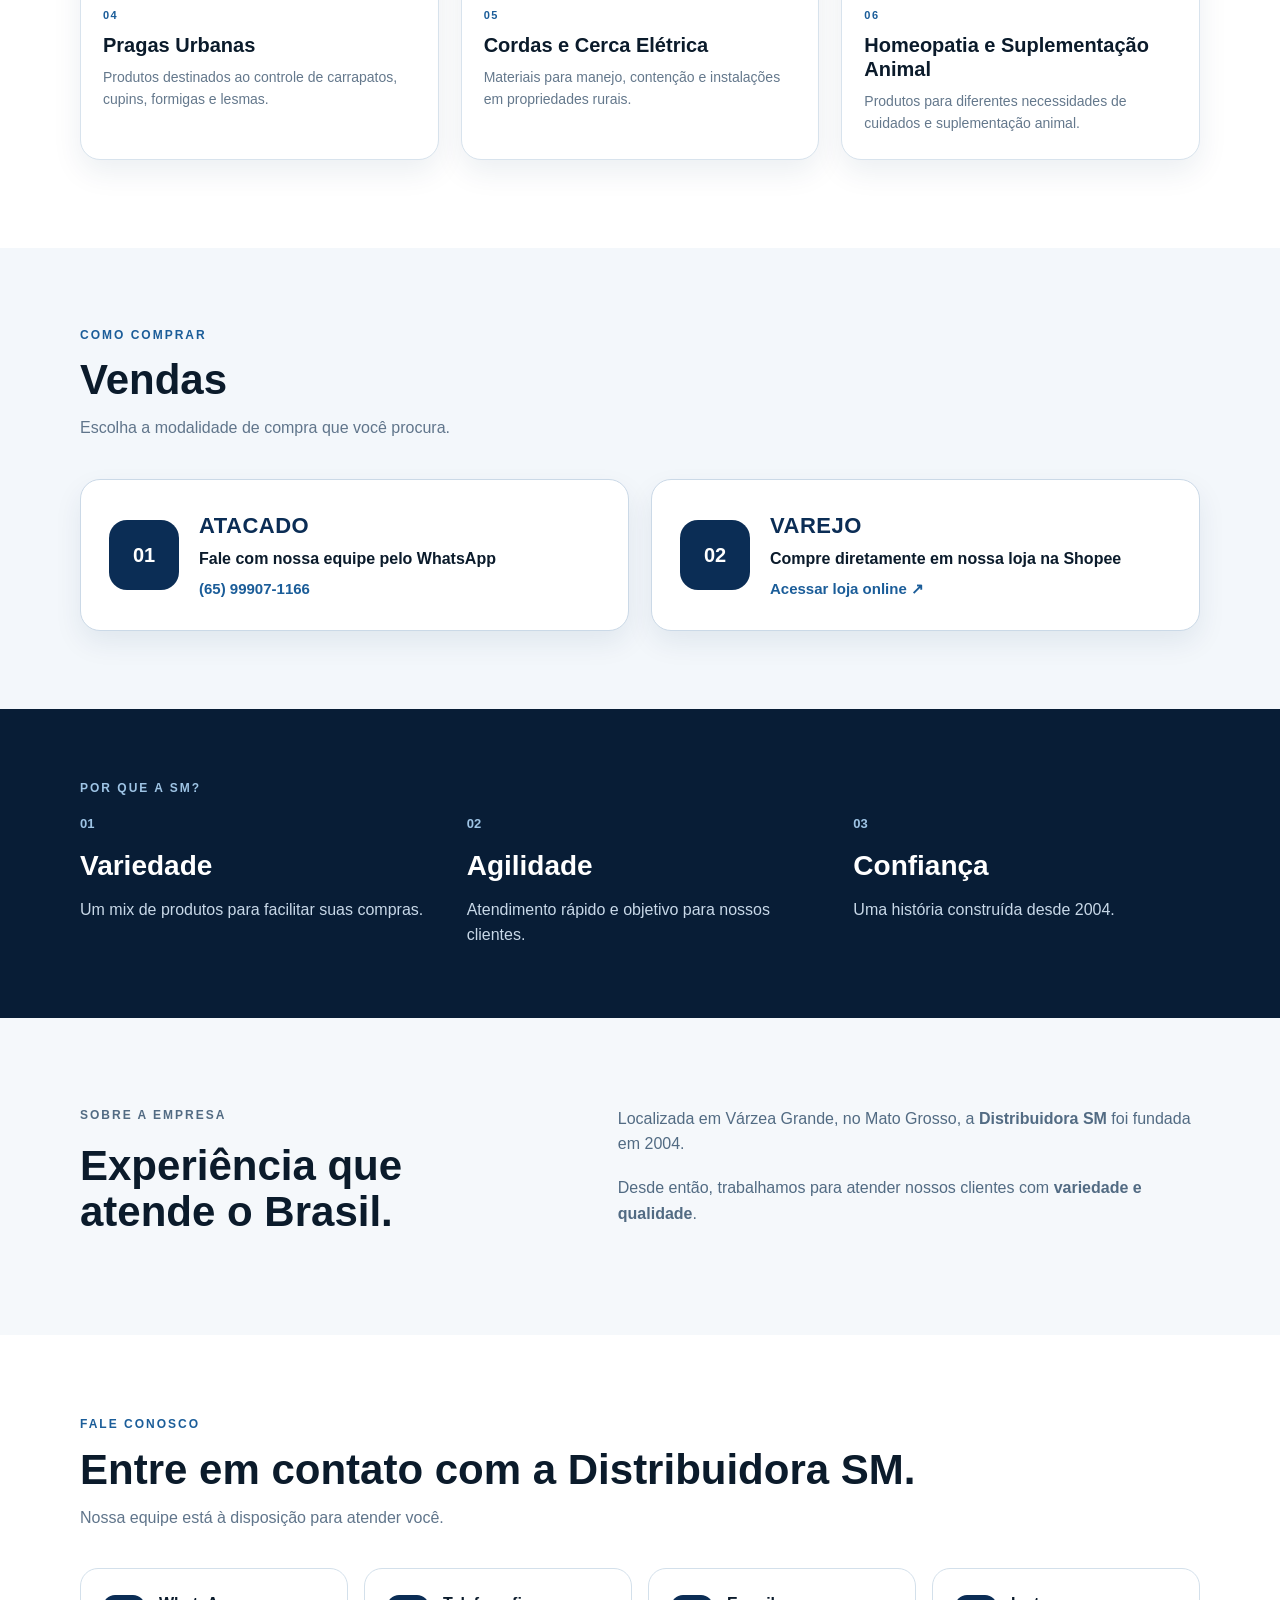
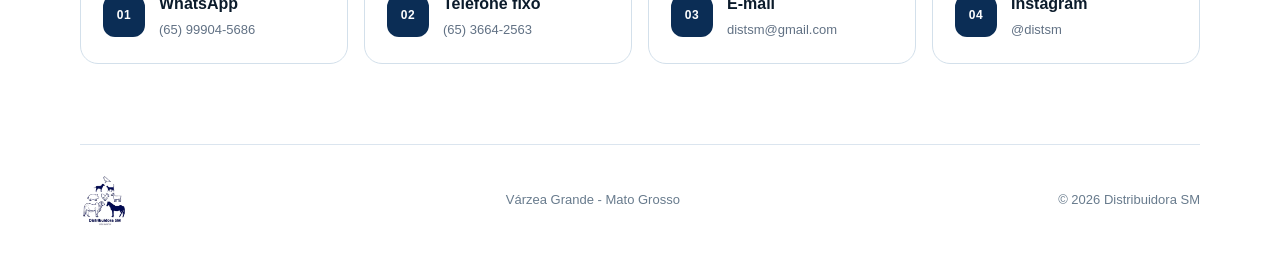
==== commit 1eb1fb38: "Reverter index.html para versão anterior (desfazer alterações)" ====
--- a/index.html
+++ b/index.html
@@ -23,20 +23,6 @@
       </nav>
       <a class="nav-whatsapp" href="https://wa.me/5565999045686" target="_blank" rel="noopener">WhatsApp</a>
     </div>
-
-    <!-- Barra de categorias e pesquisa -->
-    <div class="category-search">
-      <div class="container category-inner">
-        <button class="cat-btn">☰ TODAS AS CATEGORIAS</button>
-        <form class="search-form" action="#" role="search">
-          <input type="search" placeholder="O que você procura?">
-          <button class="search-btn" aria-label="Pesquisar">🔍</button>
-        </form>
-        <div class="quick-links">
-          <span class="welcome">Olá, seja bem-vindo(a)</span>
-        </div>
-      </div>
-    </div>
   </header>
 
   <main>
@@ -59,68 +45,41 @@
       </div>
     </section>
 
-    <!-- Faixa de recursos (removida a compra segura) -->
-    <section class="feature-row">
-      <div class="container feature-inner">
-        <div class="feature-item">
-          <div class="feat-icon">🚚</div>
-          <div>
-            <strong>ENTREGA EM TODO O BRASIL!</strong>
-            <p>Frete grátis para MG em compras acima de R$ 500,00</p>
-          </div>
-        </div>
-        <div class="feature-item">
-          <div class="feat-icon">💳</div>
-          <div>
-            <strong>PAGAMENTOS</strong>
-            <p>Pix | Boleto | Depósito | Crédito Parcelado | Débito</p>
-          </div>
-        </div>
-        <div class="feature-item">
-          <div class="feat-icon">🛒</div>
-          <div>
-            <strong>COMO COMPRAR</strong>
-            <p>Compras no Varejo | Compras no Atacado</p>
-          </div>
-        </div>
-      </div>
-    </section>
-
     <section id="produtos" class="section products-section">
       <div class="container">
         <p class="eyebrow">NOSSO MIX</p>
-        <h2 class="section-title">PRODUTOS</h2>
-        <p class="section-intro">Encontre tudo o que você precisa para o cuidado e bem-estar animal.</p>
+        <h2 class="section-title">Produtos</h2>
+        <p class="section-intro">Conheça nossas principais categorias de produtos veterinários.</p>
 
         <div class="products-grid">
           <article class="product-card">
             <div class="product-photo"><img src="prod-producao.jpg" alt="Animais de produção em uma propriedade rural"></div>
-            <div class="product-body"><span class="product-number">ANIMAIS DE PRODUÇÃO</span><h3>Animais de Produção</h3></div>
+            <div class="product-body"><span class="product-number">01</span><h3>Animais de Produção</h3><p>Soluções para bovinos, equinos, suínos, caprinos, aves e outros animais de produção.</p></div>
           </article>
 
           <article class="product-card">
             <div class="product-photo"><img src="prod-companhia.jpg" alt="Cachorro, gato e passarinho de companhia"></div>
-            <div class="product-body"><span class="product-number">ANIMAIS DE COMPANHIA</span><h3>Animais de Companhia</h3></div>
+            <div class="product-body"><span class="product-number">02</span><h3>Animais de Companhia</h3><p>Produtos para cães, gatos e aves, com foco no cuidado e bem-estar dos animais.</p></div>
           </article>
 
           <article class="product-card">
             <div class="product-photo"><img src="prod-vacinacao.jpg" alt="Pistola de vacinação, seringas e materiais veterinários"></div>
-            <div class="product-body"><span class="product-number">PISTOLAS &amp; SERINGAS</span><h3>Pistolas de Vacinação e Seringas Descartáveis</h3></div>
+            <div class="product-body"><span class="product-number">03</span><h3>Pistolas de Vacinação e Seringas Descartáveis</h3><p>Equipamentos e materiais para aplicação e manejo veterinário.</p></div>
           </article>
 
           <article class="product-card">
             <div class="product-photo"><img src="prod-pragas.jpg" alt="Carrapato, cupim, formiga e lesma"></div>
-            <div class="product-body"><span class="product-number">PRAGAS URBANAS</span><h3>Pragas Urbanas</h3></div>
+            <div class="product-body"><span class="product-number">04</span><h3>Pragas Urbanas</h3><p>Produtos destinados ao controle de carrapatos, cupins, formigas e lesmas.</p></div>
           </article>
 
           <article class="product-card">
             <div class="product-photo"><img src="prod-cordas.jpg" alt="Cerca elétrica, fios e equipamentos de manejo"></div>
-            <div class="product-body"><span class="product-number">CORDAS &amp; CERCA</span><h3>Cordas e Cerca Elétrica</h3></div>
+            <div class="product-body"><span class="product-number">05</span><h3>Cordas e Cerca Elétrica</h3><p>Materiais para manejo, contenção e instalações em propriedades rurais.</p></div>
           </article>
 
           <article class="product-card">
             <div class="product-photo"><img src="homeopatia-homeo-vita.png" alt="Homeo-Vita Parasitário, produto de homeopatia animal"></div>
-            <div class="product-body"><span class="product-number">HOMEOPATIA</span><h3>Homeopatia e Suplementação Animal</h3></div>
+            <div class="product-body"><span class="product-number">06</span><h3>Homeopatia e Suplementação Animal</h3><p>Produtos para diferentes necessidades de cuidados e suplementação animal.</p></div>
           </article>
         </div>
       </div>
@@ -177,23 +136,8 @@
     </section>
   </main>
 
-  <!-- Faixa de benefícios -->
-  <section class="benefits-band">
-    <div class="container benefits-inner">
-      <div class="benefit"><strong>Qualidade garantida</strong><span>Produtos de confiança</span></div>
-      <div class="benefit"><strong>Entrega rápida</strong><span>Para todo o Brasil</span></div>
-      <div class="benefit"><strong>Melhores marcas</strong><span>Parcerias de qualidade</span></div>
-      <div class="benefit"><strong>Atendimento especializado</strong><span>Suporte para você</span></div>
-    </div>
-  </section>
-
-  <footer>
-    <div class="container footer-content">
-      <div><img class="footer-logo" src="logo.png" alt="Distribuidora SM"></div>
-      <div>Várzea Grande - Mato Grosso</div>
-      <div>© 2026 Distribuidora SM</div>
-    </div>
-    <a class="floating-whatsapp" href="https://wa.me/5565999045686?text=Olá!%20Gostaria%20de%20falar%20com%20a%20Distribuidora%20SM." target="_blank" rel="noopener" aria-label="Falar no WhatsApp">💬</a>
-  </footer>
+  <footer><div class="container footer-content"><div><img class="footer-logo" src="logo.png" alt="Distribuidora SM"></div><div>Várzea Grande - Mato Grosso</div><div>© 2026 Distribuidora SM</div></div>
+  <a class="floating-whatsapp" href="https://wa.me/5565999045686?text=Olá!%20Gostaria%20de%20falar%20com%20a%20Distribuidora%20SM." target="_blank" rel="noopener" aria-label="Falar no WhatsApp">💬</a>
+</footer>
 </body>
 </html>
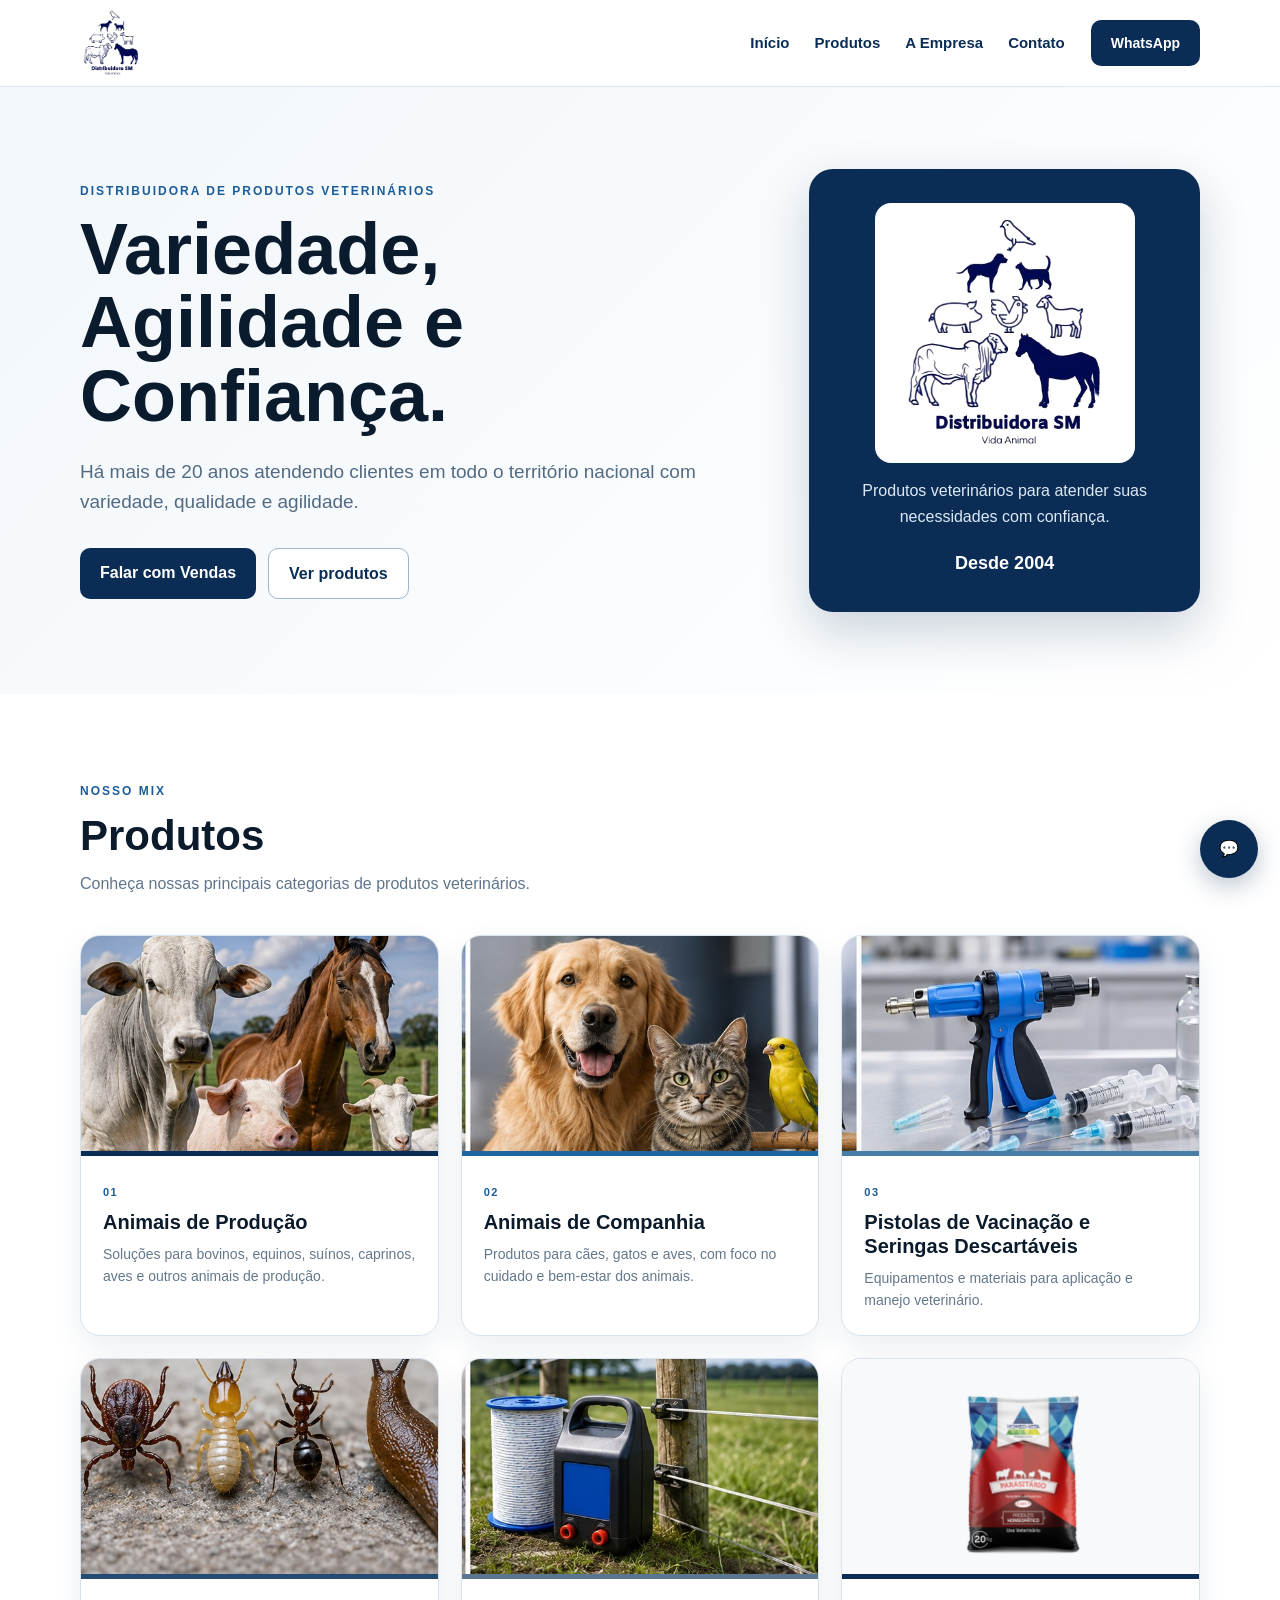
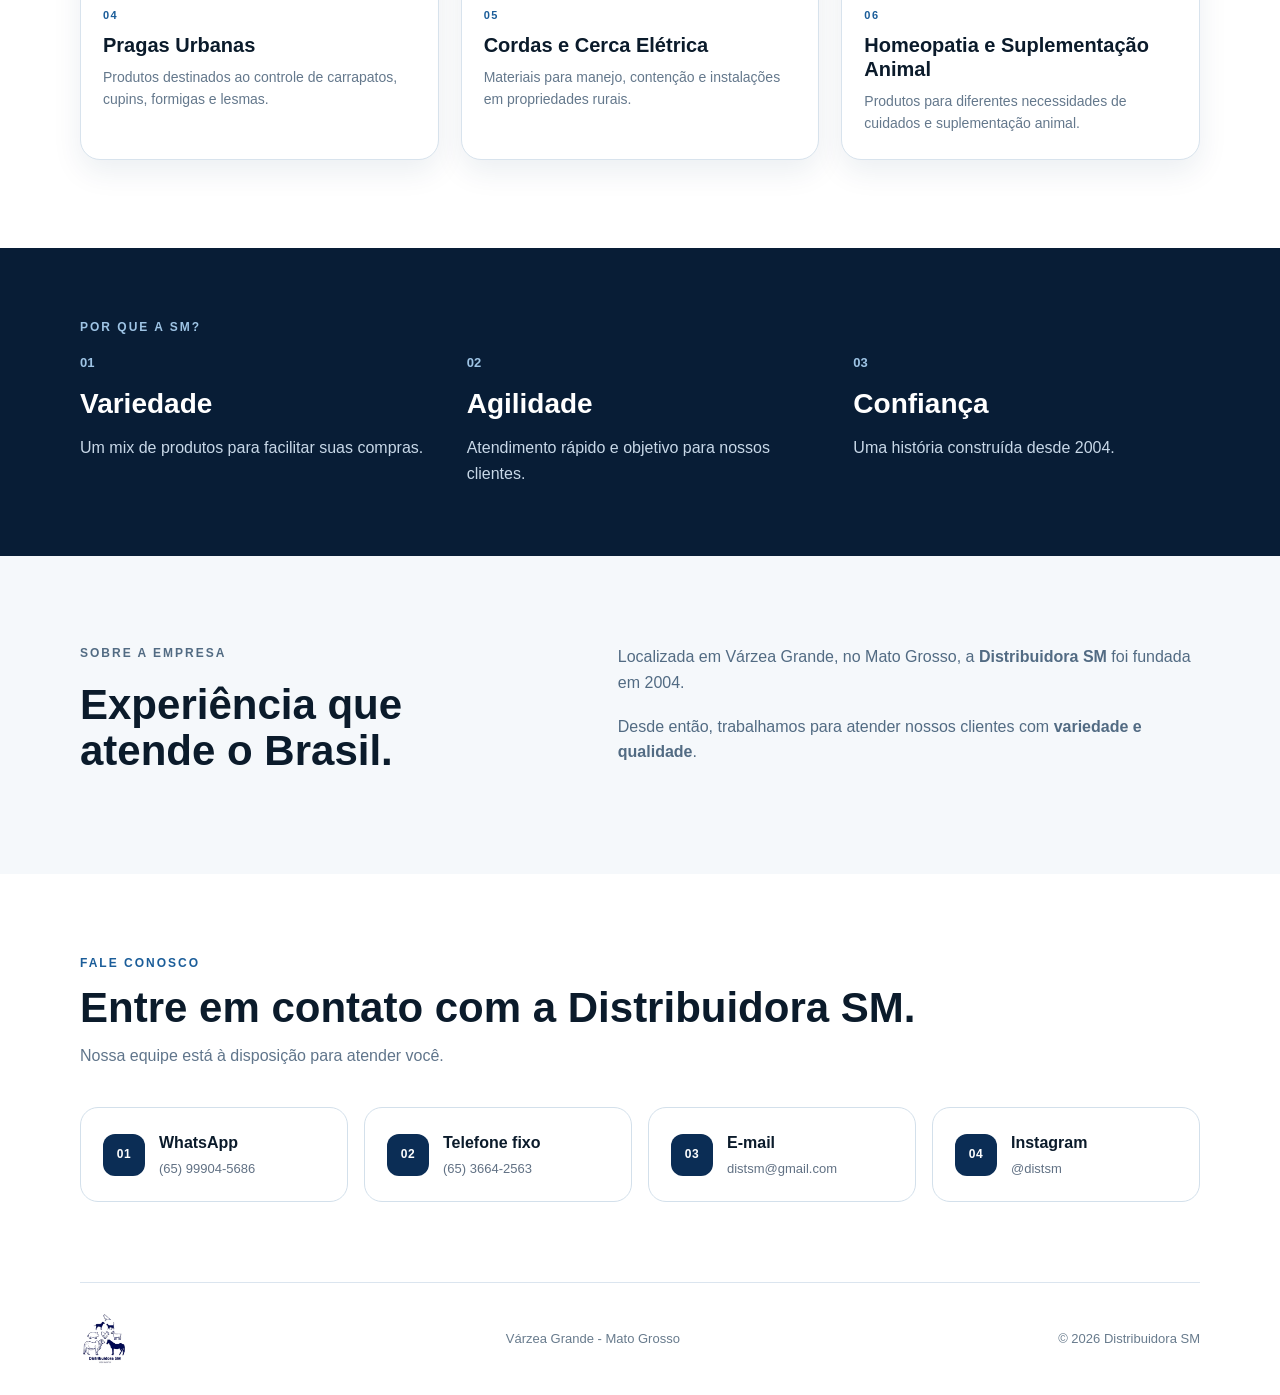
==== commit 4829ed68: "Remover seções solicitadas: retirar barra de categorias/pesquisa, remover seção Vendas (COMO COMPRAR" ====
--- a/index.html
+++ b/index.html
@@ -18,7 +18,6 @@
         <a href="#inicio">Início</a>
         <a href="#produtos">Produtos</a>
         <a href="#empresa">A Empresa</a>
-        <a href="#vendas">Vendas</a>
         <a href="#contato">Contato</a>
       </nav>
       <a class="nav-whatsapp" href="https://wa.me/5565999045686" target="_blank" rel="noopener">WhatsApp</a>
@@ -85,24 +84,6 @@
       </div>
     </section>
 
-    <section id="vendas" class="sales-section">
-      <div class="container">
-        <p class="eyebrow">COMO COMPRAR</p>
-        <h2 class="section-title">Vendas</h2>
-        <p class="section-intro">Escolha a modalidade de compra que você procura.</p>
-        <div class="sales-grid">
-          <a class="sales-card" href="https://wa.me/5565999071166?text=Olá!%20Gostaria%20de%20informações%20sobre%20vendas%20no%20atacado." target="_blank" rel="noopener">
-            <div class="sales-icon">01</div>
-            <div><span class="sales-label">ATACADO</span><strong>Fale com nossa equipe pelo WhatsApp</strong><small>(65) 99907-1166</small></div>
-          </a>
-          <a class="sales-card" href="https://s.shopee.com.br/LmyEhmrbj" target="_blank" rel="noopener noreferrer">
-            <div class="sales-icon">02</div>
-            <div><span class="sales-label">VAREJO</span><strong>Compre diretamente em nossa loja na Shopee</strong><small>Acessar loja online ↗</small></div>
-          </a>
-        </div>
-      </div>
-    </section>
-
     <section class="values">
       <div class="container">
         <p class="eyebrow">POR QUE A SM?</p>
@@ -136,8 +117,13 @@
     </section>
   </main>
 
-  <footer><div class="container footer-content"><div><img class="footer-logo" src="logo.png" alt="Distribuidora SM"></div><div>Várzea Grande - Mato Grosso</div><div>© 2026 Distribuidora SM</div></div>
-  <a class="floating-whatsapp" href="https://wa.me/5565999045686?text=Olá!%20Gostaria%20de%20falar%20com%20a%20Distribuidora%20SM." target="_blank" rel="noopener" aria-label="Falar no WhatsApp">💬</a>
-</footer>
+  <footer>
+    <div class="container footer-content">
+      <div><img class="footer-logo" src="logo.png" alt="Distribuidora SM"></div>
+      <div>Várzea Grande - Mato Grosso</div>
+      <div>© 2026 Distribuidora SM</div>
+    </div>
+    <a class="floating-whatsapp" href="https://wa.me/5565999045686?text=Olá!%20Gostaria%20de%20falar%20com%20a%20Distribuidora%20SM." target="_blank" rel="noopener" aria-label="Falar no WhatsApp">💬</a>
+  </footer>
 </body>
 </html>
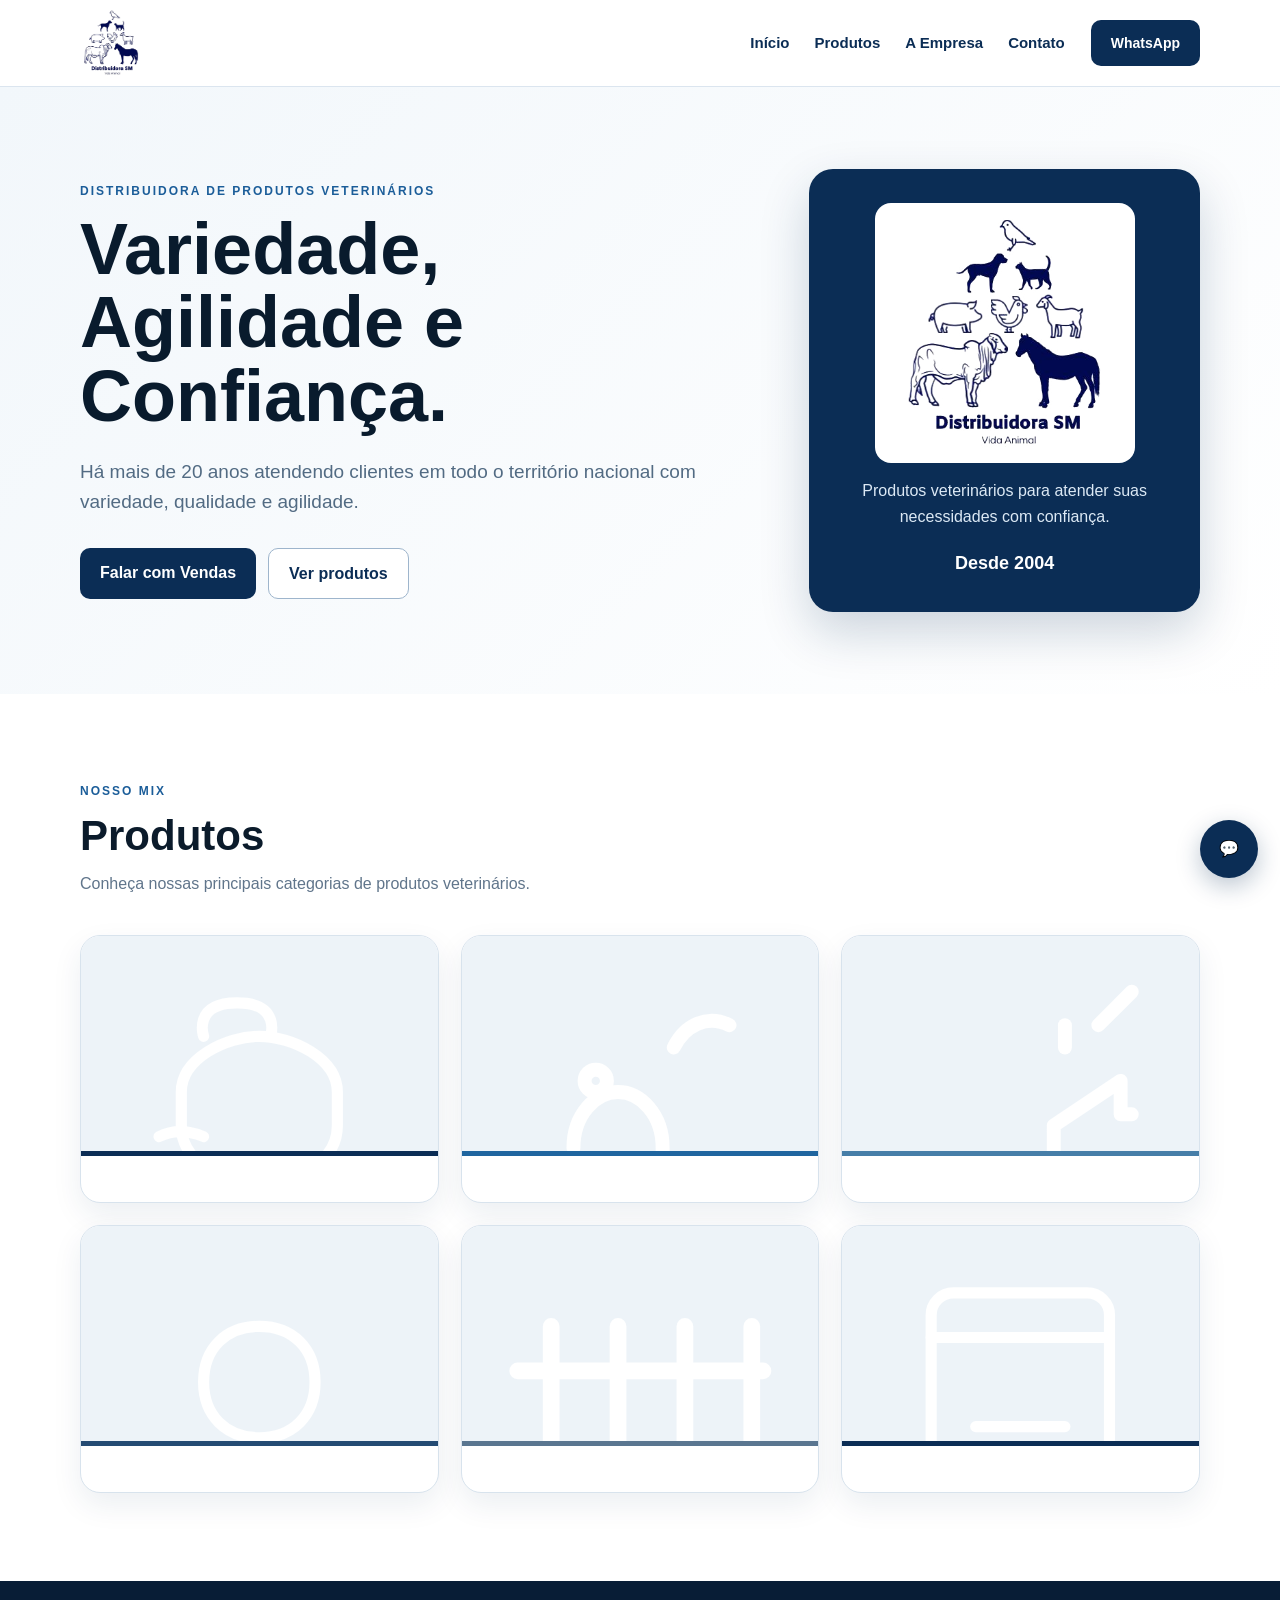
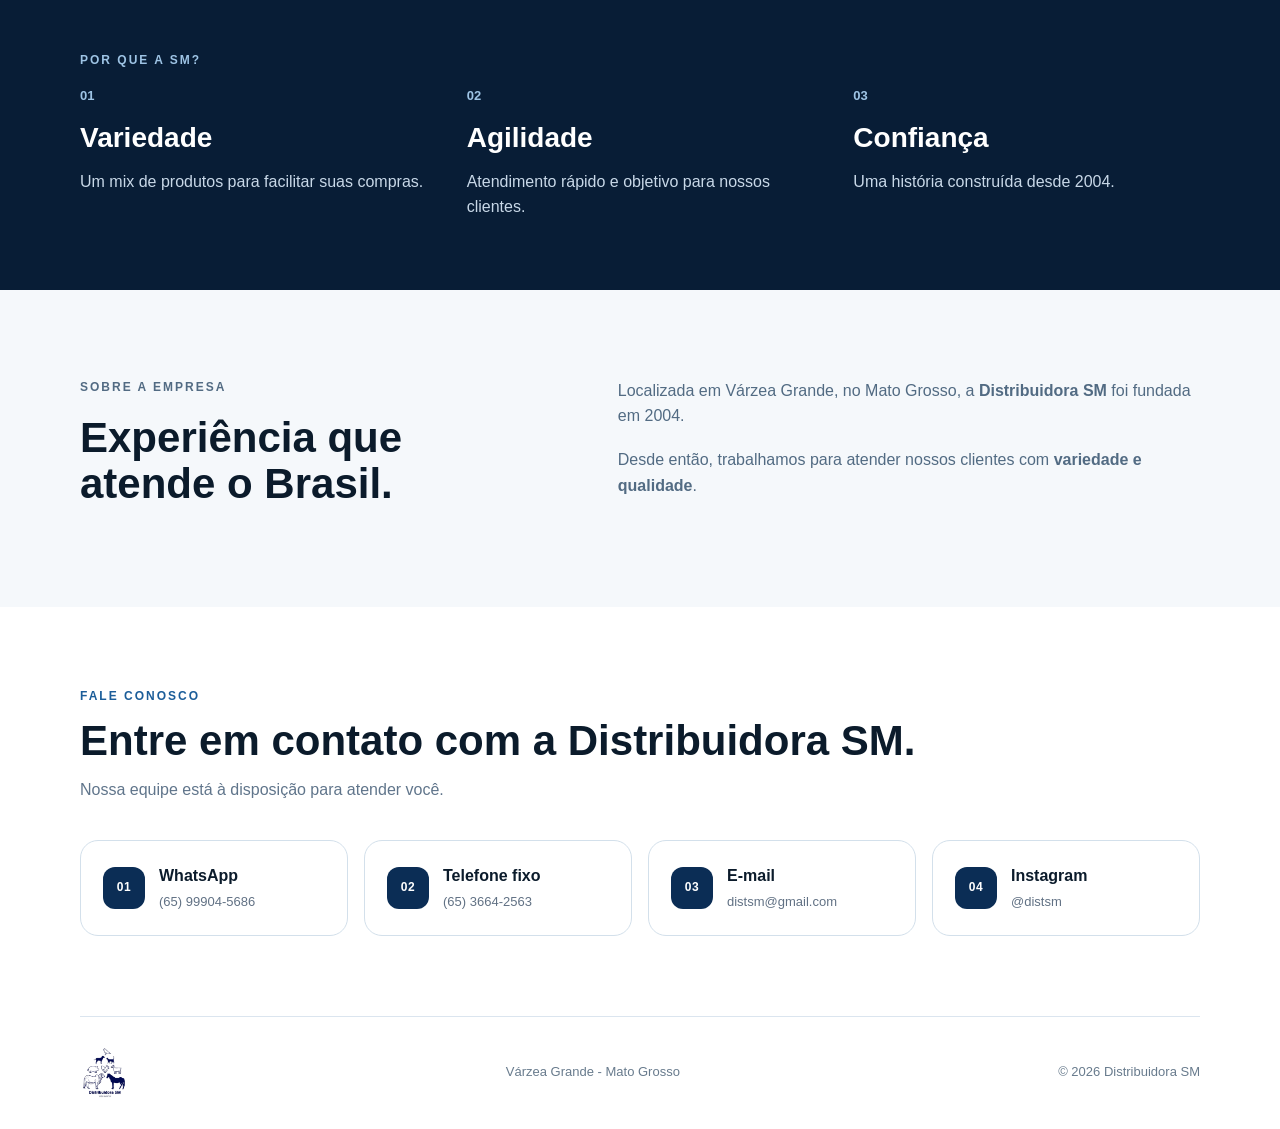
==== commit 2150f8f0: "Atualizar produtos: trocar ícones por banners coloridos e alinhar cards em uma única linha com rolag" ====
--- a/index.html
+++ b/index.html
@@ -50,37 +50,101 @@
         <h2 class="section-title">Produtos</h2>
         <p class="section-intro">Conheça nossas principais categorias de produtos veterinários.</p>
 
-        <div class="products-grid">
+        <!-- Cards em linha (rolagem horizontal em telas pequenas) -->
+        <div class="products-grid inline-row">
+
           <article class="product-card">
-            <div class="product-photo"><img src="prod-producao.jpg" alt="Animais de produção em uma propriedade rural"></div>
-            <div class="product-body"><span class="product-number">01</span><h3>Animais de Produção</h3><p>Soluções para bovinos, equinos, suínos, caprinos, aves e outros animais de produção.</p></div>
+            <div class="product-photo color-1">
+              <!-- ícone vacas -->
+              <svg class="category-icon" viewBox="0 0 64 64" xmlns="http://www.w3.org/2000/svg" aria-hidden="true">
+                <circle cx="32" cy="32" r="30" fill="none" />
+                <g fill="none" stroke="#fff" stroke-width="2" stroke-linecap="round" stroke-linejoin="round">
+                  <path d="M18 28c0-6 8-10 14-10s14 4 14 10v6c0 6-6 10-14 10s-14-4-14-10v-6z"/>
+                  <path d="M22 18s-2-6 6-6 6 6 6 6"/>
+                  <path d="M14 36c4-2 8 0 8 0"/>
+                </g>
+              </svg>
+              <h3 class="banner-title">ANIMAIS DE PRODUÇÃO</h3>
+            </div>
+            <div class="product-body"></div>
           </article>
 
           <article class="product-card">
-            <div class="product-photo"><img src="prod-companhia.jpg" alt="Cachorro, gato e passarinho de companhia"></div>
-            <div class="product-body"><span class="product-number">02</span><h3>Animais de Companhia</h3><p>Produtos para cães, gatos e aves, com foco no cuidado e bem-estar dos animais.</p></div>
+            <div class="product-photo color-2">
+              <!-- ícone animais de companhia -->
+              <svg class="category-icon" viewBox="0 0 64 64" xmlns="http://www.w3.org/2000/svg" aria-hidden="true">
+                <g fill="none" stroke="#fff" stroke-width="2.5" stroke-linecap="round" stroke-linejoin="round">
+                  <path d="M20 38c0-6 4-10 8-10s8 4 8 10v4"/>
+                  <path d="M38 20c2-4 6-6 10-4"/>
+                  <circle cx="24" cy="26" r="2"/>
+                </g>
+              </svg>
+              <h3 class="banner-title">ANIMAIS DE COMPANHIA</h3>
+            </div>
+            <div class="product-body"></div>
           </article>
 
           <article class="product-card">
-            <div class="product-photo"><img src="prod-vacinacao.jpg" alt="Pistola de vacinação, seringas e materiais veterinários"></div>
-            <div class="product-body"><span class="product-number">03</span><h3>Pistolas de Vacinação e Seringas Descartáveis</h3><p>Equipamentos e materiais para aplicação e manejo veterinário.</p></div>
+            <div class="product-photo color-3">
+              <!-- ícone pistola e seringa -->
+              <svg class="category-icon" viewBox="0 0 64 64" xmlns="http://www.w3.org/2000/svg" aria-hidden="true">
+                <g fill="none" stroke="#fff" stroke-width="2.5" stroke-linecap="round" stroke-linejoin="round">
+                  <path d="M10 40h28v-6l12-8v6h2"/>
+                  <path d="M40 20v-4"/>
+                  <path d="M46 16l6-6"/>
+                </g>
+              </svg>
+              <h3 class="banner-title">PISTOLAS DE VACINAÇÃO E SERINGAS DESCARTÁVEIS</h3>
+            </div>
+            <div class="product-body"></div>
           </article>
 
           <article class="product-card">
-            <div class="product-photo"><img src="prod-pragas.jpg" alt="Carrapato, cupim, formiga e lesma"></div>
-            <div class="product-body"><span class="product-number">04</span><h3>Pragas Urbanas</h3><p>Produtos destinados ao controle de carrapatos, cupins, formigas e lesmas.</p></div>
+            <div class="product-photo color-4">
+              <!-- ícone pragas -->
+              <svg class="category-icon" viewBox="0 0 64 64" xmlns="http://www.w3.org/2000/svg" aria-hidden="true">
+                <g fill="none" stroke="#fff" stroke-width="2" stroke-linecap="round" stroke-linejoin="round">
+                  <path d="M32 18c6 0 10 4 10 10s-4 10-10 10-10-4-10-10 4-10 10-10z"/>
+                  <path d="M22 40c-4 4-6 8-6 12"/>
+                  <path d="M42 40c4 4 6 8 6 12"/>
+                </g>
+              </svg>
+              <h3 class="banner-title">PRAGAS URBANAS</h3>
+            </div>
+            <div class="product-body"></div>
           </article>
 
           <article class="product-card">
-            <div class="product-photo"><img src="prod-cordas.jpg" alt="Cerca elétrica, fios e equipamentos de manejo"></div>
-            <div class="product-body"><span class="product-number">05</span><h3>Cordas e Cerca Elétrica</h3><p>Materiais para manejo, contenção e instalações em propriedades rurais.</p></div>
+            <div class="product-photo color-5">
+              <!-- ícone cordas e cerca -->
+              <svg class="category-icon" viewBox="0 0 64 64" xmlns="http://www.w3.org/2000/svg" aria-hidden="true">
+                <g fill="none" stroke="#fff" stroke-width="3" stroke-linecap="round" stroke-linejoin="round">
+                  <path d="M16 18v30M28 18v30M40 18v30M52 18v30"/>
+                  <path d="M10 26h44"/>
+                </g>
+              </svg>
+              <h3 class="banner-title">CORDAS E CERCA ELÉTRICA</h3>
+            </div>
+            <div class="product-body"></div>
           </article>
 
           <article class="product-card">
-            <div class="product-photo"><img src="homeopatia-homeo-vita.png" alt="Homeo-Vita Parasitário, produto de homeopatia animal"></div>
-            <div class="product-body"><span class="product-number">06</span><h3>Homeopatia e Suplementação Animal</h3><p>Produtos para diferentes necessidades de cuidados e suplementação animal.</p></div>
+            <div class="product-photo color-6">
+              <!-- ícone homeopatia (pacote) -->
+              <svg class="category-icon" viewBox="0 0 64 64" xmlns="http://www.w3.org/2000/svg" aria-hidden="true">
+                <g fill="none" stroke="#fff" stroke-width="2" stroke-linecap="round" stroke-linejoin="round">
+                  <rect x="16" y="12" width="32" height="40" rx="4"/>
+                  <path d="M16 20h32"/>
+                  <path d="M24 36h16"/>
+                </g>
+              </svg>
+              <h3 class="banner-title">HOMEOPATIA E SUPLEMENTAÇÃO ANIMAL</h3>
+            </div>
+            <div class="product-body"></div>
           </article>
+
         </div>
+
       </div>
     </section>
 
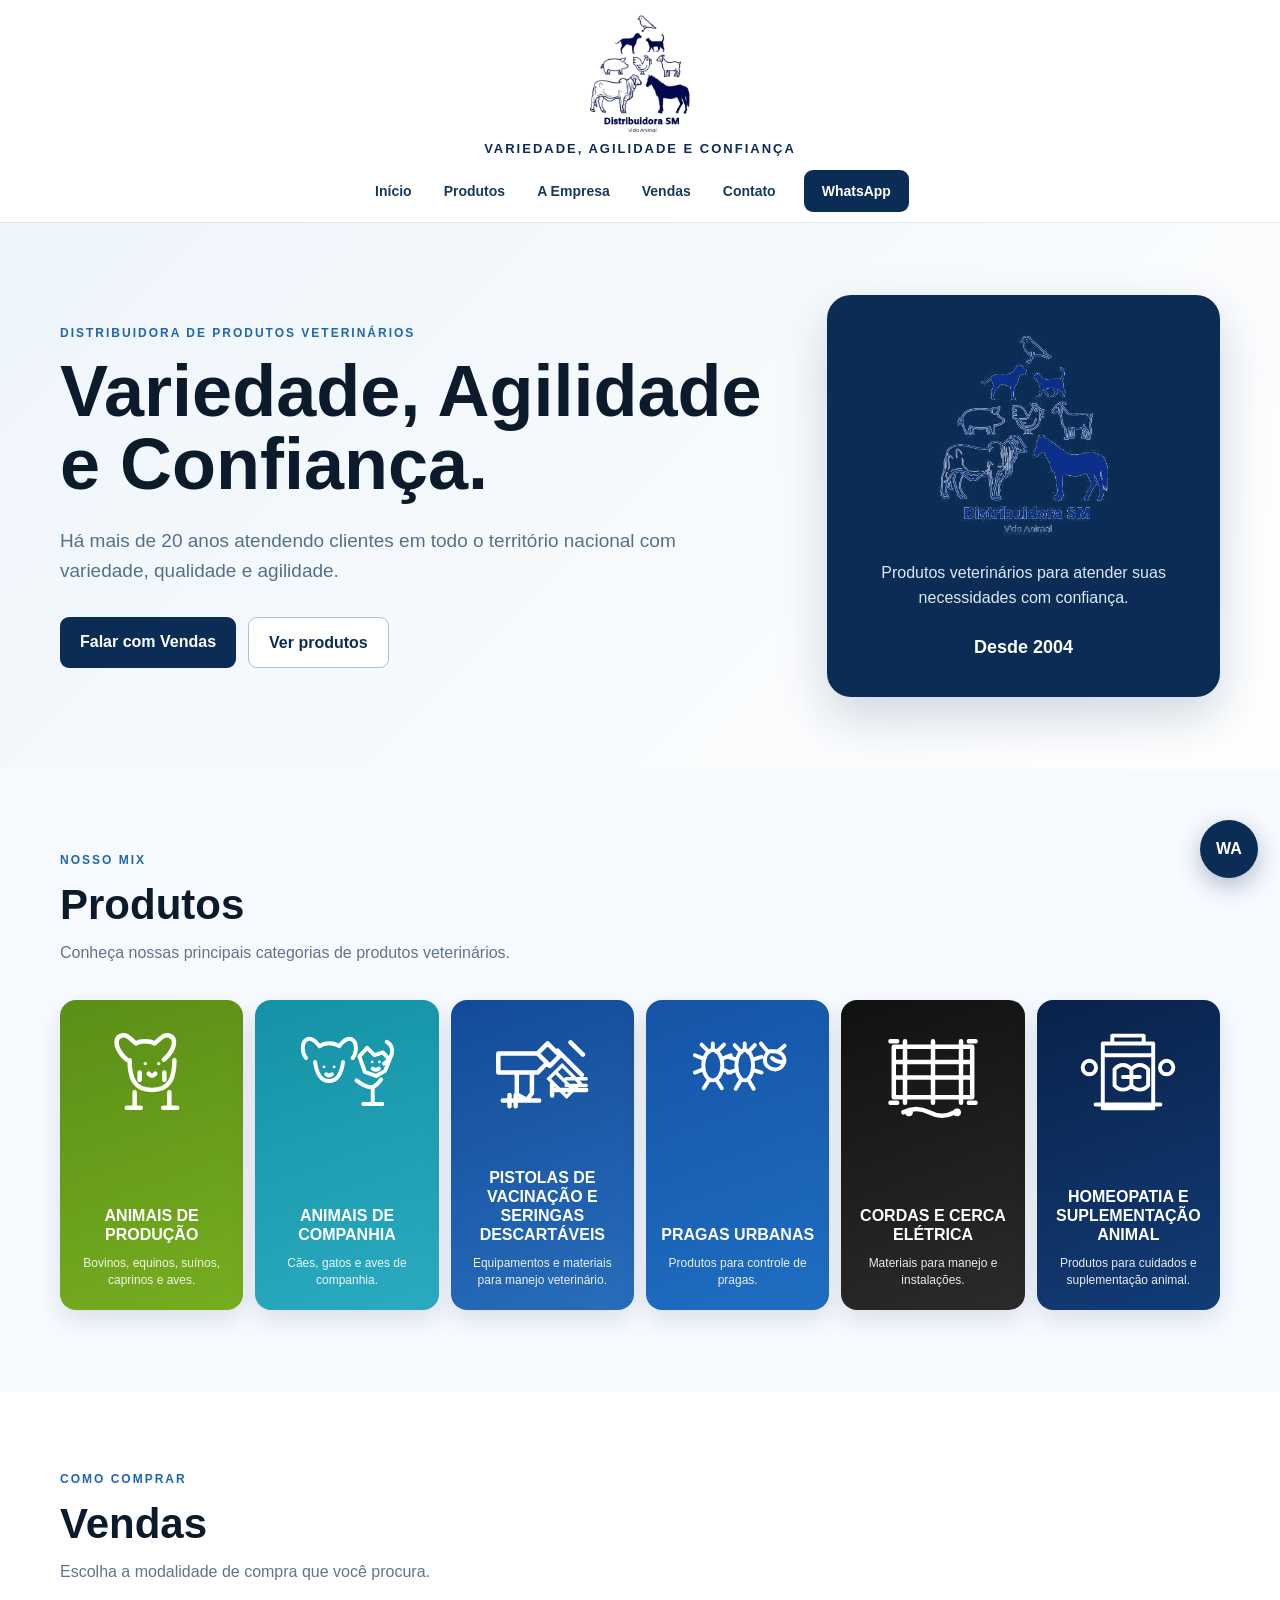
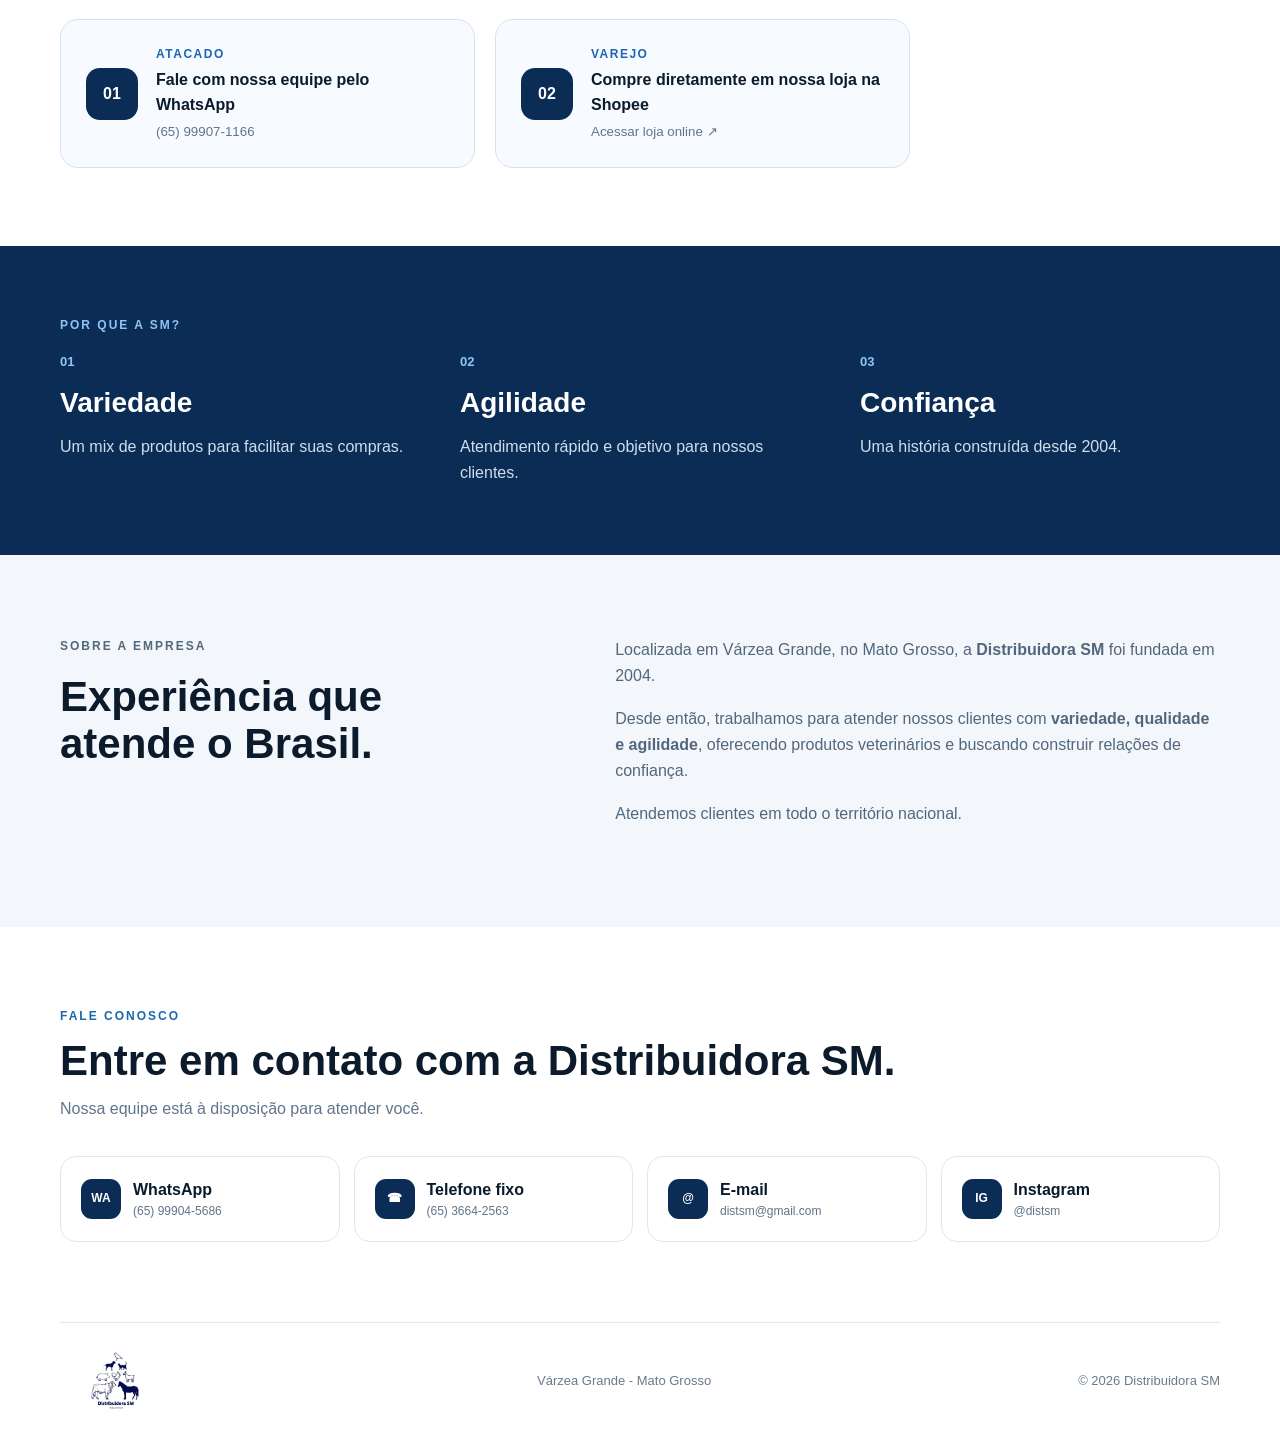
==== commit fe1d032a: "Add files via upload" ====
--- a/index.html
+++ b/index.html
@@ -9,185 +9,49 @@
   <link rel="stylesheet" href="style.css">
 </head>
 <body>
-  <header class="header">
-    <div class="container nav">
-      <a class="logo" href="#inicio" aria-label="Distribuidora SM - início">
-        <img src="logo.png" alt="Distribuidora SM - Vida Animal">
-      </a>
-      <nav aria-label="Navegação principal">
-        <a href="#inicio">Início</a>
-        <a href="#produtos">Produtos</a>
-        <a href="#empresa">A Empresa</a>
-        <a href="#contato">Contato</a>
-      </nav>
+<header class="header">
+  <div class="container header-inner">
+    <a href="#inicio" aria-label="Distribuidora SM - início"><img class="logo-main" src="logo.png" alt="Distribuidora SM - Vida Animal"></a>
+    <div class="logo-slogan">Variedade, Agilidade e Confiança</div>
+    <nav class="nav-row" aria-label="Navegação principal">
+      <a href="#inicio">Início</a><a href="#produtos">Produtos</a><a href="#empresa">A Empresa</a><a href="#vendas">Vendas</a><a href="#contato">Contato</a>
       <a class="nav-whatsapp" href="https://wa.me/5565999045686" target="_blank" rel="noopener">WhatsApp</a>
-    </div>
-  </header>
+    </nav>
+  </div>
+</header>
 
-  <main>
-    <section id="inicio" class="hero">
-      <div class="container hero-content">
-        <div>
-          <p class="eyebrow">DISTRIBUIDORA DE PRODUTOS VETERINÁRIOS</p>
-          <h1>Variedade, Agilidade e Confiança.</h1>
-          <p class="hero-text">Há mais de 20 anos atendendo clientes em todo o território nacional com variedade, qualidade e agilidade.</p>
-          <div class="buttons">
-            <a class="btn primary" href="https://wa.me/5565999071166?text=Olá!%20Gostaria%20de%20informações%20sobre%20vendas%20no%20atacado." target="_blank" rel="noopener">Falar com Vendas</a>
-            <a class="btn secondary" href="#produtos">Ver produtos</a>
-          </div>
-        </div>
-        <div class="hero-card">
-          <img class="hero-logo" src="logo.png" alt="Distribuidora SM">
-          <p>Produtos veterinários para atender suas necessidades com confiança.</p>
-          <strong>Desde 2004</strong>
-        </div>
-      </div>
-    </section>
+<main>
+<section id="inicio" class="hero"><div class="container hero-content">
+  <div><p class="eyebrow">DISTRIBUIDORA DE PRODUTOS VETERINÁRIOS</p><h1>Variedade, Agilidade e Confiança.</h1><p class="hero-text">Há mais de 20 anos atendendo clientes em todo o território nacional com variedade, qualidade e agilidade.</p><div class="buttons"><a class="btn primary" href="#vendas">Falar com Vendas</a><a class="btn secondary" href="#produtos">Ver produtos</a></div></div>
+  <div class="hero-card"><img src="logo.png" alt="Distribuidora SM"><p>Produtos veterinários para atender suas necessidades com confiança.</p><strong>Desde 2004</strong></div>
+</div></section>
 
-    <section id="produtos" class="section products-section">
-      <div class="container">
-        <p class="eyebrow">NOSSO MIX</p>
-        <h2 class="section-title">Produtos</h2>
-        <p class="section-intro">Conheça nossas principais categorias de produtos veterinários.</p>
+<section id="produtos" class="section products-section"><div class="container"><p class="eyebrow">NOSSO MIX</p><h2 class="section-title">Produtos</h2><p class="section-intro">Conheça nossas principais categorias de produtos veterinários.</p>
+<div class="products-grid">
+  <article class="product-card"><div class="product-icon"><img src="icone-animais-producao.svg" alt="Ícone de animais de produção"></div><div class="product-body"><h3>Animais de Produção</h3><p>Bovinos, equinos, suínos, caprinos e aves.</p></div></article>
+  <article class="product-card"><div class="product-icon"><img src="icone-animais-companhia.svg" alt="Ícone de animais de companhia"></div><div class="product-body"><h3>Animais de Companhia</h3><p>Cães, gatos e aves de companhia.</p></div></article>
+  <article class="product-card"><div class="product-icon"><img src="icone-pistolas-seringas.svg" alt="Ícone de pistolas de vacinação e seringas descartáveis"></div><div class="product-body"><h3>Pistolas de Vacinação e Seringas Descartáveis</h3><p>Equipamentos e materiais para manejo veterinário.</p></div></article>
+  <article class="product-card"><div class="product-icon"><img src="icone-pragas-urbanas.svg" alt="Ícone de pragas urbanas"></div><div class="product-body"><h3>Pragas Urbanas</h3><p>Produtos para controle de pragas.</p></div></article>
+  <article class="product-card"><div class="product-icon"><img src="icone-cordas-cerca-eletrica.svg" alt="Ícone de cordas e cerca elétrica"></div><div class="product-body"><h3>Cordas e Cerca Elétrica</h3><p>Materiais para manejo e instalações.</p></div></article>
+  <article class="product-card"><div class="product-icon"><img src="icone-homeopatia-suplementacao.svg" alt="Ícone de homeopatia e suplementação animal"></div><div class="product-body"><h3>Homeopatia e Suplementação Animal</h3><p>Produtos para cuidados e suplementação animal.</p></div></article>
+</div></div></section>
 
-        <!-- Cards em linha (rolagem horizontal em telas pequenas) -->
-        <div class="products-grid inline-row">
+<section id="vendas" class="sales-section"><div class="container"><p class="eyebrow">COMO COMPRAR</p><h2 class="section-title">Vendas</h2><p class="section-intro">Escolha a modalidade de compra que você procura.</p><div class="sales-grid">
+<a class="sales-card" href="https://wa.me/5565999071166?text=Olá!%20Gostaria%20de%20informações%20sobre%20vendas%20no%20atacado." target="_blank" rel="noopener"><div class="sales-icon">01</div><div><span class="sales-label">ATACADO</span><strong>Fale com nossa equipe pelo WhatsApp</strong><small>(65) 99907-1166</small></div></a>
+<a class="sales-card" href="https://s.shopee.com.br/LmyEhmrbj" target="_blank" rel="noopener noreferrer"><div class="sales-icon">02</div><div><span class="sales-label">VAREJO</span><strong>Compre diretamente em nossa loja na Shopee</strong><small>Acessar loja online ↗</small></div></a>
+</div></div></section>
 
-          <article class="product-card">
-            <div class="product-photo color-1">
-              <!-- ícone vacas -->
-              <svg class="category-icon" viewBox="0 0 64 64" xmlns="http://www.w3.org/2000/svg" aria-hidden="true">
-                <circle cx="32" cy="32" r="30" fill="none" />
-                <g fill="none" stroke="#fff" stroke-width="2" stroke-linecap="round" stroke-linejoin="round">
-                  <path d="M18 28c0-6 8-10 14-10s14 4 14 10v6c0 6-6 10-14 10s-14-4-14-10v-6z"/>
-                  <path d="M22 18s-2-6 6-6 6 6 6 6"/>
-                  <path d="M14 36c4-2 8 0 8 0"/>
-                </g>
-              </svg>
-              <h3 class="banner-title">ANIMAIS DE PRODUÇÃO</h3>
-            </div>
-            <div class="product-body"></div>
-          </article>
+<section class="values"><div class="container"><p class="eyebrow">POR QUE A SM?</p><div class="values-grid"><div><span>01</span><h3>Variedade</h3><p>Um mix de produtos para facilitar suas compras.</p></div><div><span>02</span><h3>Agilidade</h3><p>Atendimento rápido e objetivo para nossos clientes.</p></div><div><span>03</span><h3>Confiança</h3><p>Uma história construída desde 2004.</p></div></div></div></section>
 
-          <article class="product-card">
-            <div class="product-photo color-2">
-              <!-- ícone animais de companhia -->
-              <svg class="category-icon" viewBox="0 0 64 64" xmlns="http://www.w3.org/2000/svg" aria-hidden="true">
-                <g fill="none" stroke="#fff" stroke-width="2.5" stroke-linecap="round" stroke-linejoin="round">
-                  <path d="M20 38c0-6 4-10 8-10s8 4 8 10v4"/>
-                  <path d="M38 20c2-4 6-6 10-4"/>
-                  <circle cx="24" cy="26" r="2"/>
-                </g>
-              </svg>
-              <h3 class="banner-title">ANIMAIS DE COMPANHIA</h3>
-            </div>
-            <div class="product-body"></div>
-          </article>
+<section id="empresa" class="section about"><div class="container about-grid"><div><p class="eyebrow">SOBRE A EMPRESA</p><h2 class="section-title">Experiência que atende o Brasil.</h2></div><div><p>Localizada em Várzea Grande, no Mato Grosso, a <strong>Distribuidora SM</strong> foi fundada em 2004.</p><p>Desde então, trabalhamos para atender nossos clientes com <strong>variedade, qualidade e agilidade</strong>, oferecendo produtos veterinários e buscando construir relações de confiança.</p><p>Atendemos clientes em todo o território nacional.</p></div></div></section>
 
-          <article class="product-card">
-            <div class="product-photo color-3">
-              <!-- ícone pistola e seringa -->
-              <svg class="category-icon" viewBox="0 0 64 64" xmlns="http://www.w3.org/2000/svg" aria-hidden="true">
-                <g fill="none" stroke="#fff" stroke-width="2.5" stroke-linecap="round" stroke-linejoin="round">
-                  <path d="M10 40h28v-6l12-8v6h2"/>
-                  <path d="M40 20v-4"/>
-                  <path d="M46 16l6-6"/>
-                </g>
-              </svg>
-              <h3 class="banner-title">PISTOLAS DE VACINAÇÃO E SERINGAS DESCARTÁVEIS</h3>
-            </div>
-            <div class="product-body"></div>
-          </article>
-
-          <article class="product-card">
-            <div class="product-photo color-4">
-              <!-- ícone pragas -->
-              <svg class="category-icon" viewBox="0 0 64 64" xmlns="http://www.w3.org/2000/svg" aria-hidden="true">
-                <g fill="none" stroke="#fff" stroke-width="2" stroke-linecap="round" stroke-linejoin="round">
-                  <path d="M32 18c6 0 10 4 10 10s-4 10-10 10-10-4-10-10 4-10 10-10z"/>
-                  <path d="M22 40c-4 4-6 8-6 12"/>
-                  <path d="M42 40c4 4 6 8 6 12"/>
-                </g>
-              </svg>
-              <h3 class="banner-title">PRAGAS URBANAS</h3>
-            </div>
-            <div class="product-body"></div>
-          </article>
-
-          <article class="product-card">
-            <div class="product-photo color-5">
-              <!-- ícone cordas e cerca -->
-              <svg class="category-icon" viewBox="0 0 64 64" xmlns="http://www.w3.org/2000/svg" aria-hidden="true">
-                <g fill="none" stroke="#fff" stroke-width="3" stroke-linecap="round" stroke-linejoin="round">
-                  <path d="M16 18v30M28 18v30M40 18v30M52 18v30"/>
-                  <path d="M10 26h44"/>
-                </g>
-              </svg>
-              <h3 class="banner-title">CORDAS E CERCA ELÉTRICA</h3>
-            </div>
-            <div class="product-body"></div>
-          </article>
-
-          <article class="product-card">
-            <div class="product-photo color-6">
-              <!-- ícone homeopatia (pacote) -->
-              <svg class="category-icon" viewBox="0 0 64 64" xmlns="http://www.w3.org/2000/svg" aria-hidden="true">
-                <g fill="none" stroke="#fff" stroke-width="2" stroke-linecap="round" stroke-linejoin="round">
-                  <rect x="16" y="12" width="32" height="40" rx="4"/>
-                  <path d="M16 20h32"/>
-                  <path d="M24 36h16"/>
-                </g>
-              </svg>
-              <h3 class="banner-title">HOMEOPATIA E SUPLEMENTAÇÃO ANIMAL</h3>
-            </div>
-            <div class="product-body"></div>
-          </article>
-
-        </div>
-
-      </div>
-    </section>
-
-    <section class="values">
-      <div class="container">
-        <p class="eyebrow">POR QUE A SM?</p>
-        <div class="values-grid">
-          <div><span>01</span><h3>Variedade</h3><p>Um mix de produtos para facilitar suas compras.</p></div>
-          <div><span>02</span><h3>Agilidade</h3><p>Atendimento rápido e objetivo para nossos clientes.</p></div>
-          <div><span>03</span><h3>Confiança</h3><p>Uma história construída desde 2004.</p></div>
-        </div>
-      </div>
-    </section>
-
-    <section id="empresa" class="section about">
-      <div class="container about-grid">
-        <div><p class="eyebrow">SOBRE A EMPRESA</p><h2 class="section-title">Experiência que atende o Brasil.</h2></div>
-        <div><p>Localizada em Várzea Grande, no Mato Grosso, a <strong>Distribuidora SM</strong> foi fundada em 2004.</p><p>Desde então, trabalhamos para atender nossos clientes com <strong>variedade e qualidade</strong>.</p></div>
-      </div>
-    </section>
-
-    <section id="contato" class="contact">
-      <div class="container">
-        <p class="eyebrow">FALE CONOSCO</p>
-        <h2 class="section-title">Entre em contato com a Distribuidora SM.</h2>
-        <p class="section-intro">Nossa equipe está à disposição para atender você.</p>
-        <div class="contact-grid">
-          <a class="contact-card" href="https://wa.me/5565999045686?text=Olá!%20Sou%20cliente%20e%20gostaria%20de%20fazer%20uma%20cotação." target="_blank" rel="noopener"><span class="contact-icon">01</span><div><strong>WhatsApp</strong><small>(65) 99904-5686</small></div></a>
-          <a class="contact-card" href="tel:+556536642563"><span class="contact-icon">02</span><div><strong>Telefone fixo</strong><small>(65) 3664-2563</small></div></a>
-          <a class="contact-card" href="mailto:distsm@gmail.com"><span class="contact-icon">03</span><div><strong>E-mail</strong><small>distsm@gmail.com</small></div></a>
-          <a class="contact-card" href="https://www.instagram.com/distsm/" target="_blank" rel="noopener noreferrer"><span class="contact-icon">04</span><div><strong>Instagram</strong><small>@distsm</small></div></a>
-        </div>
-      </div>
-    </section>
-  </main>
-
-  <footer>
-    <div class="container footer-content">
-      <div><img class="footer-logo" src="logo.png" alt="Distribuidora SM"></div>
-      <div>Várzea Grande - Mato Grosso</div>
-      <div>© 2026 Distribuidora SM</div>
-    </div>
-    <a class="floating-whatsapp" href="https://wa.me/5565999045686?text=Olá!%20Gostaria%20de%20falar%20com%20a%20Distribuidora%20SM." target="_blank" rel="noopener" aria-label="Falar no WhatsApp">💬</a>
-  </footer>
-</body>
-</html>
+<section id="contato" class="contact"><div class="container"><p class="eyebrow">FALE CONOSCO</p><h2 class="section-title">Entre em contato com a Distribuidora SM.</h2><p class="section-intro">Nossa equipe está à disposição para atender você.</p><div class="contact-grid">
+<a class="contact-card" href="https://wa.me/5565999045686" target="_blank" rel="noopener"><span class="contact-icon">WA</span><div><strong>WhatsApp</strong><small>(65) 99904-5686</small></div></a>
+<a class="contact-card" href="tel:+556536642563"><span class="contact-icon">☎</span><div><strong>Telefone fixo</strong><small>(65) 3664-2563</small></div></a>
+<a class="contact-card" href="mailto:distsm@gmail.com"><span class="contact-icon">@</span><div><strong>E-mail</strong><small>distsm@gmail.com</small></div></a>
+<a class="contact-card" href="https://www.instagram.com/distsm/" target="_blank" rel="noopener noreferrer"><span class="contact-icon">IG</span><div><strong>Instagram</strong><small>@distsm</small></div></a>
+</div></div></section>
+</main>
+<footer><div class="container footer-content"><img class="footer-logo" src="logo.png" alt="Distribuidora SM"><div>Várzea Grande - Mato Grosso</div><div>© 2026 Distribuidora SM</div></div></footer>
+<a class="floating-whatsapp" href="https://wa.me/5565999045686" target="_blank" rel="noopener" aria-label="Falar no WhatsApp">WA</a>
+</body></html>
--- a/style.css
+++ b/style.css
@@ -1,74 +1,53 @@
 *{box-sizing:border-box;margin:0;padding:0}
 html{scroll-behavior:smooth}
 body{font-family:Arial,Helvetica,sans-serif;color:#0b1b2b;background:#fff;line-height:1.6}
-.container{width:min(1120px,92%);margin:auto}
-.header{position:sticky;top:0;z-index:20;background:#fff;border-bottom:1px solid #dbe5ef}
-.nav{min-height:86px;display:flex;align-items:center;gap:26px}
-.logo{display:flex;align-items:center;margin-right:auto;text-decoration:none}
-.logo img{display:block;width:auto;height:68px;max-width:190px;object-fit:contain}
-.nav nav{display:flex;gap:25px;align-items:center}
-.nav nav a{color:#0b2d55;text-decoration:none;font-size:15px;font-weight:800}
-.nav nav a:hover{color:#1c5b96}
-.nav-whatsapp,.btn{display:inline-block;text-decoration:none;font-weight:800;border-radius:10px;padding:12px 20px}
-.nav-whatsapp{background:#0b2d55;color:#fff;font-size:14px}
-.hero{background:linear-gradient(135deg,#f2f7fb,#fff);padding:82px 0}
-.hero-content{display:grid;grid-template-columns:1.35fr .8fr;gap:70px;align-items:center}
-.eyebrow{font-size:12px;letter-spacing:2px;font-weight:900;color:#1b5d99;margin-bottom:12px}
-.hero h1{font-size:clamp(44px,6vw,72px);line-height:1.02;max-width:760px;margin-bottom:24px;color:#091b2d}
-.hero-text{font-size:19px;max-width:680px;color:#526b83;margin-bottom:30px}
+a{text-decoration:none}
+.container{width:min(1160px,94%);margin:auto}
+.header{background:#fff;border-bottom:1px solid #dfe7ef;position:sticky;top:0;z-index:20}
+.header-inner{padding:12px 0 10px;text-align:center}
+.logo-main{display:block;width:min(210px,42vw);max-height:125px;object-fit:contain;margin:0 auto 2px}
+.logo-slogan{font-size:13px;font-weight:900;letter-spacing:2px;text-transform:uppercase;color:#0b2d55;margin-bottom:10px}
+.nav-row{display:flex;justify-content:center;align-items:center;gap:24px;flex-wrap:wrap}
+.nav-row a{color:#17395f;font-size:14px;font-weight:800;padding:8px 4px}
+.nav-row a:hover{color:#1d66b1}
+.nav-whatsapp{background:#0b2d55!important;color:#fff!important;border-radius:9px;padding:10px 18px!important}
+.hero{background:linear-gradient(135deg,#eef5fb,#fff);padding:72px 0}
+.hero-content{display:grid;grid-template-columns:1.35fr .75fr;gap:60px;align-items:center}
+.eyebrow{font-size:12px;letter-spacing:2px;font-weight:900;color:#1d66b1;margin-bottom:12px}
+.hero h1{font-size:clamp(42px,6vw,72px);line-height:1.02;max-width:760px;margin-bottom:24px;color:#0b1b2b}
+.hero-text{font-size:19px;max-width:680px;color:#557089;margin-bottom:30px}
 .buttons{display:flex;gap:12px;flex-wrap:wrap}
-.primary{background:#0b2d55;color:#fff}
-.secondary{border:1px solid #9eb5cc;color:#0b2d55;background:#fff}
-.btn:hover,.nav-whatsapp:hover{transform:translateY(-1px);filter:brightness(1.06)}
-.hero-card{background:#0b2d55;color:#fff;border-radius:24px;padding:34px;box-shadow:0 20px 50px rgba(11,45,85,.20);text-align:center}
-.hero-logo{display:block;width:min(260px,90%);height:260px;object-fit:contain;margin:0 auto 15px;background:#fff;border-radius:16px;padding:10px}
-.hero-card p{color:#dce9f5;margin-bottom:20px}
-.hero-card strong{font-size:18px}
-.section{padding:88px 0}
-.section-title{font-size:42px;line-height:1.1;margin-bottom:12px;color:#0b1b2b}
-.section-intro{color:#60758b;max-width:680px;margin-bottom:38px}
-.products-section{background:#fff}
-.products-grid{display:grid;grid-template-columns:repeat(3,1fr);gap:22px}
-.product-card{overflow:hidden;background:#fff;border:1px solid #d8e3ed;border-radius:20px;box-shadow:0 12px 30px rgba(11,45,85,.08);transition:transform .2s ease,box-shadow .2s ease}
-.product-card:hover{transform:translateY(-5px);box-shadow:0 18px 36px rgba(11,45,85,.15)}
-.product-photo{height:215px;background:#edf3f8;overflow:hidden}
-.product-photo img{width:100%;height:100%;display:block;object-fit:cover}
-.product-card:nth-child(6) .product-photo img{object-fit:contain;background:#f7f9fb;padding:8px}
-.product-body{padding:22px 22px 24px;border-top:5px solid #0b2d55}
-.product-card:nth-child(2) .product-body{border-color:#1f659f}
-.product-card:nth-child(3) .product-body{border-color:#467ea8}
-.product-card:nth-child(4) .product-body{border-color:#244b73}
-.product-card:nth-child(5) .product-body{border-color:#5a7690}
-.product-card:nth-child(6) .product-body{border-color:#0b2d55}
-.product-number{font-size:11px;letter-spacing:1.5px;font-weight:900;color:#1b5d99}
-.product-body h3{font-size:20px;line-height:1.2;color:#0b1b2b;margin:6px 0 9px}
-.product-body p{font-size:14px;color:#64788c}
-.sales-section{padding:78px 0;background:#f3f7fb}
-.sales-grid{display:grid;grid-template-columns:repeat(2,1fr);gap:22px}
-.sales-card{display:flex;align-items:center;gap:20px;padding:28px;border-radius:20px;text-decoration:none;color:#0b1b2b;border:1px solid #cbd9e7;background:#fff;box-shadow:0 12px 28px rgba(11,45,85,.08);transition:transform .2s ease,box-shadow .2s ease,border-color .2s ease}
-.sales-card:hover{transform:translateY(-4px);box-shadow:0 18px 34px rgba(11,45,85,.14);border-color:#0b2d55}
-.sales-icon{width:70px;height:70px;flex:0 0 70px;border-radius:18px;display:grid;place-items:center;font-size:20px;font-weight:900;color:#fff;background:#0b2d55}
-.sales-label{display:block;color:#0b2d55;font-size:22px;font-weight:900;letter-spacing:.5px;margin-bottom:5px}
-.sales-card strong{display:block;font-size:16px;line-height:1.35;margin-bottom:7px}
-.sales-card small{display:inline-block;color:#1b5d99;font-size:15px;font-weight:800}
-.values{background:#081d36;color:#fff;padding:70px 0}
-.values .eyebrow{color:#9ec4e5}
-.values-grid{display:grid;grid-template-columns:repeat(3,1fr);gap:40px}
-.values-grid span{font-size:13px;color:#9ec4e5;font-weight:900}
-.values-grid h3{font-size:28px;margin:8px 0}
-.values-grid p{color:#c8d8e8}
-.about{background:#f5f8fb}
-.about-grid{display:grid;grid-template-columns:1fr 1.3fr;gap:90px}
-.about-grid p{margin-bottom:18px;color:#526b83}
-.contact{padding:80px 0}
-.contact-grid{display:grid;grid-template-columns:repeat(4,1fr);gap:16px}
-.contact-card{display:flex;align-items:center;gap:14px;padding:22px;border:1px solid #d3e0eb;border-radius:18px;background:#fff;text-decoration:none;color:#0b1b2b;transition:transform .2s ease,box-shadow .2s ease,border-color .2s ease}
-.contact-card:hover{transform:translateY(-3px);box-shadow:0 12px 30px rgba(10,35,65,.10);border-color:#0b2d55}
-.contact-card strong{display:block;font-size:16px;margin-bottom:3px}
-.contact-card small{display:block;color:#617184;font-size:13px;word-break:break-word}
-.contact-icon{width:42px;height:42px;flex:0 0 42px;border-radius:12px;background:#0b2d55;color:#fff;display:grid;place-items:center;font-size:12px;font-weight:900;letter-spacing:.5px}
-.footer-content{border-top:1px solid #dbe5ef;padding:30px 0;display:flex;justify-content:space-between;align-items:center;gap:20px;color:#687b8d;font-size:13px}
-.footer-logo{display:block;height:52px;width:auto;object-fit:contain}
-.floating-whatsapp{position:fixed;right:22px;bottom:22px;width:58px;height:58px;border-radius:50%;display:grid;place-items:center;background:#0b2d55;color:#fff;text-decoration:none;font-weight:900;box-shadow:0 8px 25px rgba(11,45,85,.28);z-index:30}
-@media(max-width:950px){.nav nav{gap:14px}.products-grid{grid-template-columns:repeat(2,1fr)}.contact-grid{grid-template-columns:repeat(2,1fr)}.hero-content,.about-grid{grid-template-columns:1fr}.hero-card{max-width:520px}.values-grid{grid-template-columns:1fr}}
-@media(max-width:700px){.nav{min-height:76px}.logo img{height:58px;max-width:160px}.nav nav{display:none}.hero{padding:60px 0}.products-grid,.sales-grid,.contact-grid{grid-template-columns:1fr}.section{padding:65px 0}.hero h1{font-size:45px}.hero-card{padding:25px}.hero-logo{height:230px}.footer-content{flex-direction:column;align-items:flex-start}.nav-whatsapp{padding:10px 14px}.product-photo{height:220px}}
+.btn{display:inline-block;font-weight:800;border-radius:9px;padding:12px 20px}
+.primary{background:#0b2d55;color:#fff}.secondary{border:1px solid #adc2d7;color:#0b2d55;background:#fff}
+.hero-card{background:#0b2d55;color:#fff;border-radius:24px;padding:35px;box-shadow:0 20px 50px rgba(11,45,85,.18);text-align:center}
+.hero-card img{width:min(240px,90%);height:210px;object-fit:contain;mix-blend-mode:screen;filter:contrast(1.05);margin-bottom:12px}
+.hero-card p{color:#dbe8f5;margin-bottom:22px}.hero-card strong{font-size:18px}
+.section{padding:82px 0}.section-title{font-size:42px;line-height:1.1;margin-bottom:12px}.section-intro{color:#60758a;max-width:720px;margin-bottom:34px}
+.products-section{background:#f7faff}
+.products-grid{display:grid;grid-template-columns:repeat(6,1fr);gap:12px}
+.product-card{min-width:0;min-height:310px;border-radius:16px;overflow:hidden;color:#fff;position:relative;display:flex;flex-direction:column;justify-content:space-between;box-shadow:0 10px 25px rgba(11,45,85,.12);transition:transform .2s ease,box-shadow .2s ease}
+.product-card:hover{transform:translateY(-5px);box-shadow:0 16px 32px rgba(11,45,85,.18)}
+.product-card:nth-child(1){background:linear-gradient(160deg,#5b8e16,#77ad20)}
+.product-card:nth-child(2){background:linear-gradient(160deg,#1592a5,#2babc0)}
+.product-card:nth-child(3){background:linear-gradient(160deg,#124b99,#286dbb)}
+.product-card:nth-child(4){background:linear-gradient(160deg,#1554a7,#1f6ec2)}
+.product-card:nth-child(5){background:linear-gradient(160deg,#111,#2b2b2b)}
+.product-card:nth-child(6){background:linear-gradient(160deg,#09224a,#123c76)}
+.product-icon{height:132px;padding:18px 14px 5px;display:flex;align-items:center;justify-content:center}
+.product-icon img{width:100%;height:112px;object-fit:contain}
+.product-body{padding:4px 14px 20px;text-align:center}
+.product-body h3{font-size:16px;line-height:1.18;text-transform:uppercase;margin-bottom:10px}
+.product-body p{font-size:12px;line-height:1.45;color:rgba(255,255,255,.9)}
+.sales-section{padding:78px 0;background:#fff}
+.sales-grid{display:grid;grid-template-columns:repeat(2,1fr);gap:20px;max-width:850px}
+.sales-card{display:flex;align-items:center;gap:18px;padding:25px;border:1px solid #d7e2ed;border-radius:18px;background:#f7faff;color:#0b1b2b;transition:.2s}
+.sales-card:hover{transform:translateY(-3px);box-shadow:0 12px 28px rgba(11,45,85,.1);border-color:#1d66b1}
+.sales-icon{width:52px;height:52px;flex:0 0 52px;border-radius:14px;background:#0b2d55;color:#fff;display:grid;place-items:center;font-weight:900}
+.sales-label{display:block;color:#1d66b1;font-size:12px;letter-spacing:1.5px;font-weight:900;margin-bottom:3px}.sales-card strong{display:block;font-size:16px}.sales-card small{display:block;color:#60758a;margin-top:3px}
+.values{background:#0b2d55;color:#fff;padding:70px 0}.values .eyebrow{color:#8ec5f5}.values-grid{display:grid;grid-template-columns:repeat(3,1fr);gap:40px}.values-grid span{font-size:13px;color:#8ec5f5;font-weight:900}.values-grid h3{font-size:28px;margin:8px 0}.values-grid p{color:#cfdeec}
+.about{background:#f3f7fb}.about-grid{display:grid;grid-template-columns:1fr 1.3fr;gap:90px}.about-grid p{margin-bottom:18px;color:#52677c}
+.contact{padding:80px 0}.contact-grid{display:grid;grid-template-columns:repeat(4,1fr);gap:14px}.contact-card{display:flex;align-items:center;gap:12px;padding:20px;border:1px solid #dfe7ef;border-radius:16px;background:#fff;color:#0b1b2b}.contact-icon{width:40px;height:40px;flex:0 0 40px;border-radius:11px;background:#0b2d55;color:#fff;display:grid;place-items:center;font-size:12px;font-weight:900}.contact-card strong{display:block}.contact-card small{color:#60758a;display:block;font-size:12px;word-break:break-word}
+footer{background:#fff}.footer-content{border-top:1px solid #dfe7ef;padding:28px 0;display:flex;justify-content:space-between;gap:20px;color:#687b8d;font-size:13px;align-items:center}.footer-logo{width:110px;max-height:60px;object-fit:contain}
+.floating-whatsapp{position:fixed;right:22px;bottom:22px;width:58px;height:58px;border-radius:50%;display:grid;place-items:center;background:#0b2d55;color:#fff;font-weight:900;box-shadow:0 8px 25px rgba(11,45,85,.3);z-index:30}
+@media(max-width:1050px){.products-grid{grid-template-columns:repeat(3,1fr)}.hero-content{grid-template-columns:1fr}.hero-card{max-width:520px}.contact-grid{grid-template-columns:repeat(2,1fr)}}
+@media(max-width:650px){.nav-row{gap:12px}.nav-row a{font-size:13px}.logo-main{width:170px}.hero{padding:55px 0}.products-grid,.sales-grid,.contact-grid{grid-template-columns:1fr}.product-card{min-height:280px}.about-grid,.values-grid{grid-template-columns:1fr}.section{padding:60px 0}.footer-content{flex-direction:column;align-items:flex-start}}
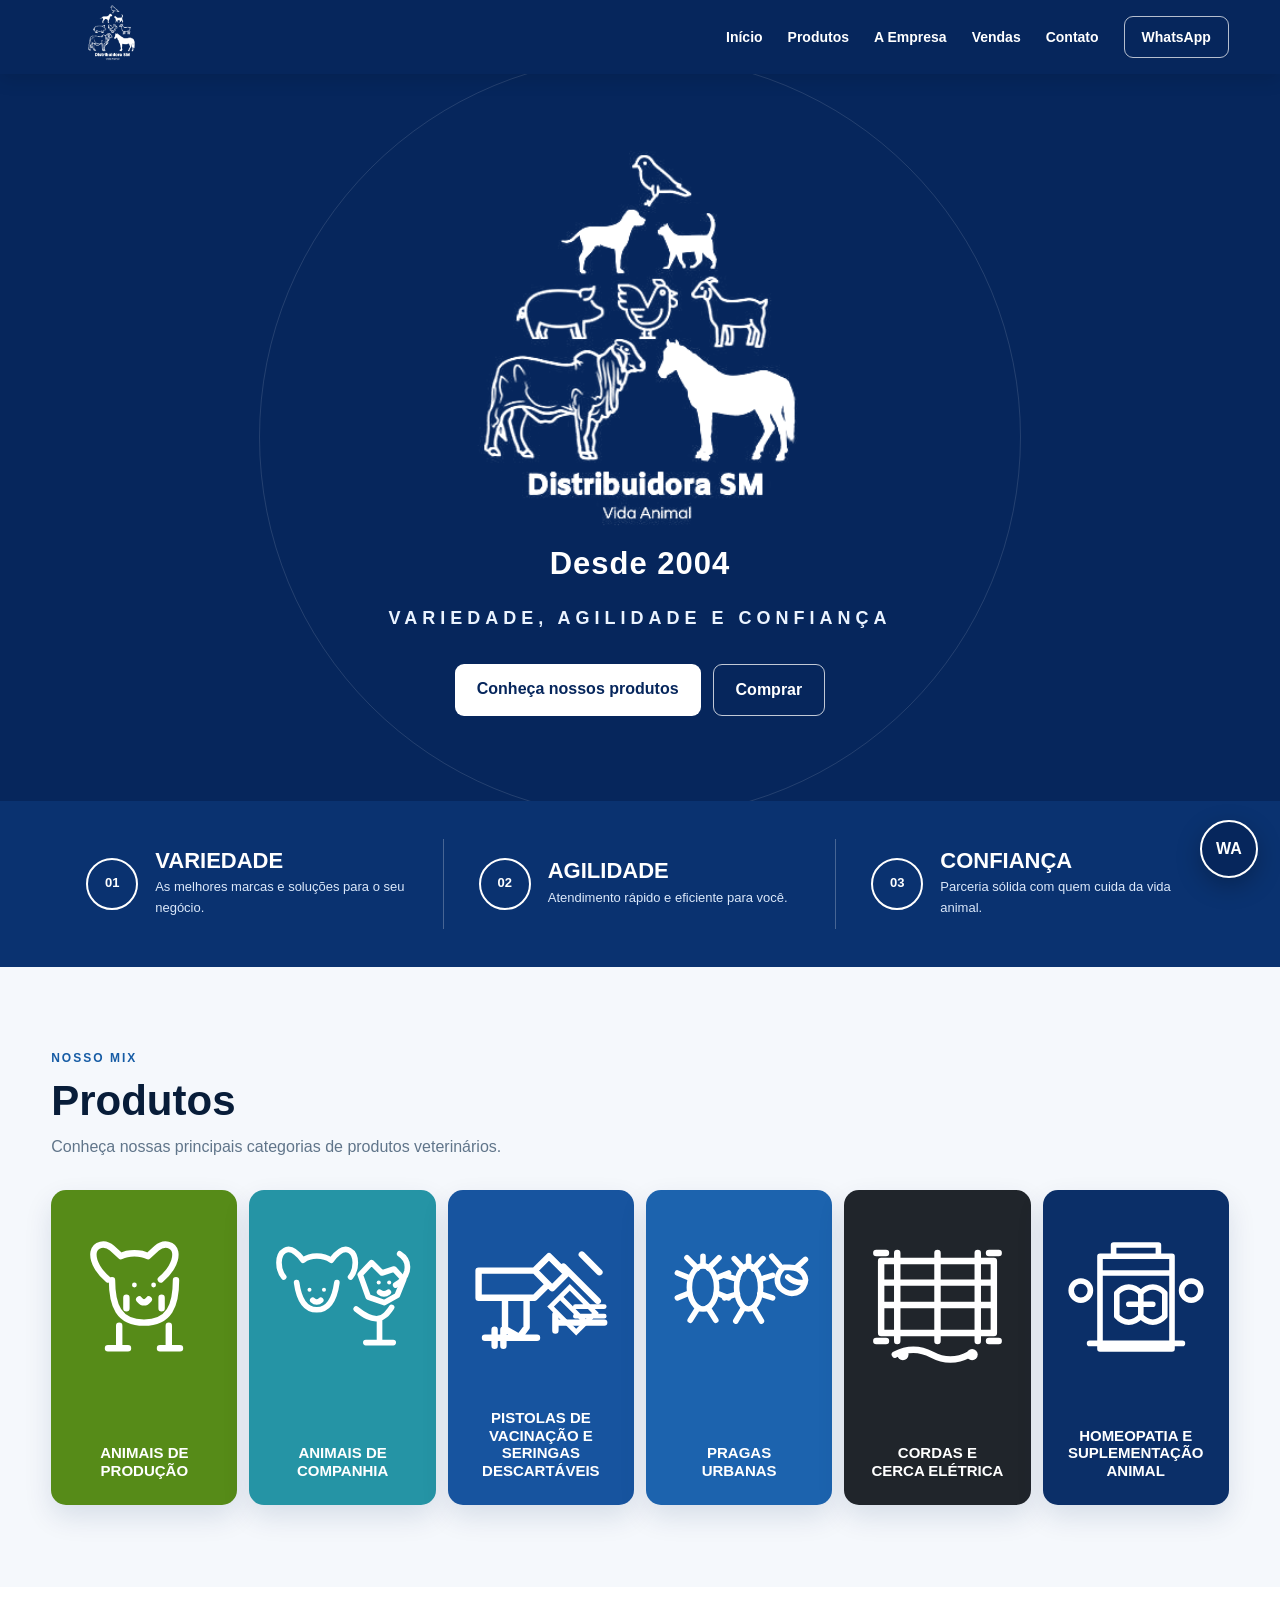
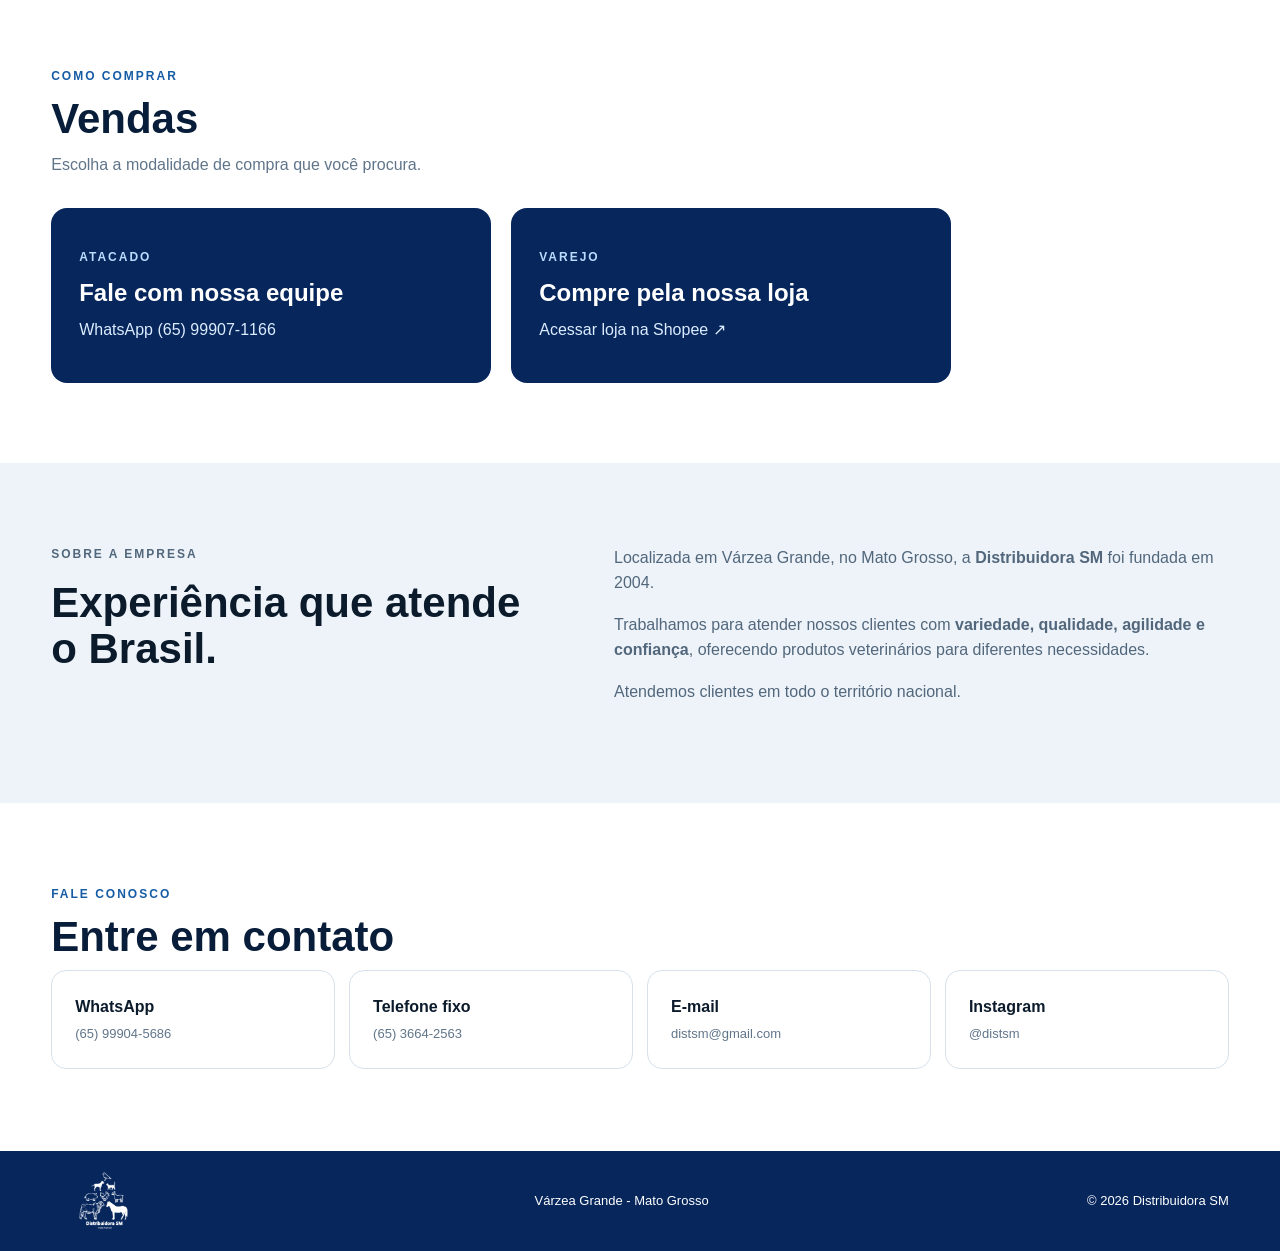
==== commit ab497fa3: "Add files via upload" ====
--- a/index.html
+++ b/index.html
@@ -1,57 +1,106 @@
 <!DOCTYPE html>
 <html lang="pt-BR">
 <head>
-  <meta charset="UTF-8">
-  <meta name="viewport" content="width=device-width, initial-scale=1.0">
-  <meta name="description" content="Distribuidora SM - Distribuidora de Produtos Veterinários. Variedade, Agilidade e Confiança desde 2004.">
-  <meta name="theme-color" content="#0b2d55">
-  <title>Distribuidora SM | Produtos Veterinários</title>
-  <link rel="stylesheet" href="style.css">
+<meta charset="UTF-8">
+<meta name="viewport" content="width=device-width, initial-scale=1.0">
+<meta name="description" content="Distribuidora SM - Produtos veterinários. Variedade, Agilidade e Confiança desde 2004.">
+<meta name="theme-color" content="#06265c">
+<title>Distribuidora SM | Vida Animal</title>
+<link rel="stylesheet" href="style.css">
 </head>
 <body>
 <header class="header">
-  <div class="container header-inner">
-    <a href="#inicio" aria-label="Distribuidora SM - início"><img class="logo-main" src="logo.png" alt="Distribuidora SM - Vida Animal"></a>
-    <div class="logo-slogan">Variedade, Agilidade e Confiança</div>
-    <nav class="nav-row" aria-label="Navegação principal">
-      <a href="#inicio">Início</a><a href="#produtos">Produtos</a><a href="#empresa">A Empresa</a><a href="#vendas">Vendas</a><a href="#contato">Contato</a>
-      <a class="nav-whatsapp" href="https://wa.me/5565999045686" target="_blank" rel="noopener">WhatsApp</a>
+  <div class="container nav-wrap">
+    <a class="brand" href="#inicio" aria-label="Distribuidora SM - início">
+      <img src="logo-branco.png" alt="Distribuidora SM - Vida Animal">
+    </a>
+    <nav aria-label="Navegação principal">
+      <a href="#inicio">Início</a>
+      <a href="#produtos">Produtos</a>
+      <a href="#empresa">A Empresa</a>
+      <a href="#vendas">Vendas</a>
+      <a href="#contato">Contato</a>
+      <a class="nav-cta" href="https://wa.me/5565999045686" target="_blank" rel="noopener">WhatsApp</a>
     </nav>
   </div>
 </header>
 
 <main>
-<section id="inicio" class="hero"><div class="container hero-content">
-  <div><p class="eyebrow">DISTRIBUIDORA DE PRODUTOS VETERINÁRIOS</p><h1>Variedade, Agilidade e Confiança.</h1><p class="hero-text">Há mais de 20 anos atendendo clientes em todo o território nacional com variedade, qualidade e agilidade.</p><div class="buttons"><a class="btn primary" href="#vendas">Falar com Vendas</a><a class="btn secondary" href="#produtos">Ver produtos</a></div></div>
-  <div class="hero-card"><img src="logo.png" alt="Distribuidora SM"><p>Produtos veterinários para atender suas necessidades com confiança.</p><strong>Desde 2004</strong></div>
-</div></section>
+<section id="inicio" class="hero">
+  <div class="hero-inner container">
+    <div class="hero-logo-wrap">
+      <img class="hero-logo" src="logo-branco.png" alt="Distribuidora SM - Vida Animal">
+      <p class="since">Desde 2004</p>
+      <p class="hero-slogan">VARIEDADE, AGILIDADE E CONFIANÇA</p>
+    </div>
+    <div class="hero-actions">
+      <a class="btn btn-light" href="#produtos">Conheça nossos produtos</a>
+      <a class="btn btn-outline" href="#vendas">Comprar</a>
+    </div>
+  </div>
+</section>
 
-<section id="produtos" class="section products-section"><div class="container"><p class="eyebrow">NOSSO MIX</p><h2 class="section-title">Produtos</h2><p class="section-intro">Conheça nossas principais categorias de produtos veterinários.</p>
-<div class="products-grid">
-  <article class="product-card"><div class="product-icon"><img src="icone-animais-producao.svg" alt="Ícone de animais de produção"></div><div class="product-body"><h3>Animais de Produção</h3><p>Bovinos, equinos, suínos, caprinos e aves.</p></div></article>
-  <article class="product-card"><div class="product-icon"><img src="icone-animais-companhia.svg" alt="Ícone de animais de companhia"></div><div class="product-body"><h3>Animais de Companhia</h3><p>Cães, gatos e aves de companhia.</p></div></article>
-  <article class="product-card"><div class="product-icon"><img src="icone-pistolas-seringas.svg" alt="Ícone de pistolas de vacinação e seringas descartáveis"></div><div class="product-body"><h3>Pistolas de Vacinação e Seringas Descartáveis</h3><p>Equipamentos e materiais para manejo veterinário.</p></div></article>
-  <article class="product-card"><div class="product-icon"><img src="icone-pragas-urbanas.svg" alt="Ícone de pragas urbanas"></div><div class="product-body"><h3>Pragas Urbanas</h3><p>Produtos para controle de pragas.</p></div></article>
-  <article class="product-card"><div class="product-icon"><img src="icone-cordas-cerca-eletrica.svg" alt="Ícone de cordas e cerca elétrica"></div><div class="product-body"><h3>Cordas e Cerca Elétrica</h3><p>Materiais para manejo e instalações.</p></div></article>
-  <article class="product-card"><div class="product-icon"><img src="icone-homeopatia-suplementacao.svg" alt="Ícone de homeopatia e suplementação animal"></div><div class="product-body"><h3>Homeopatia e Suplementação Animal</h3><p>Produtos para cuidados e suplementação animal.</p></div></article>
-</div></div></section>
+<section class="pillars" aria-label="Diferenciais da Distribuidora SM">
+  <div class="container pillars-grid">
+    <article class="pillar"><div class="pillar-number">01</div><div><h2>VARIEDADE</h2><p>As melhores marcas e soluções para o seu negócio.</p></div></article>
+    <article class="pillar"><div class="pillar-number">02</div><div><h2>AGILIDADE</h2><p>Atendimento rápido e eficiente para você.</p></div></article>
+    <article class="pillar"><div class="pillar-number">03</div><div><h2>CONFIANÇA</h2><p>Parceria sólida com quem cuida da vida animal.</p></div></article>
+  </div>
+</section>
 
-<section id="vendas" class="sales-section"><div class="container"><p class="eyebrow">COMO COMPRAR</p><h2 class="section-title">Vendas</h2><p class="section-intro">Escolha a modalidade de compra que você procura.</p><div class="sales-grid">
-<a class="sales-card" href="https://wa.me/5565999071166?text=Olá!%20Gostaria%20de%20informações%20sobre%20vendas%20no%20atacado." target="_blank" rel="noopener"><div class="sales-icon">01</div><div><span class="sales-label">ATACADO</span><strong>Fale com nossa equipe pelo WhatsApp</strong><small>(65) 99907-1166</small></div></a>
-<a class="sales-card" href="https://s.shopee.com.br/LmyEhmrbj" target="_blank" rel="noopener noreferrer"><div class="sales-icon">02</div><div><span class="sales-label">VAREJO</span><strong>Compre diretamente em nossa loja na Shopee</strong><small>Acessar loja online ↗</small></div></a>
-</div></div></section>
+<section id="produtos" class="section products-section">
+  <div class="container">
+    <p class="eyebrow">NOSSO MIX</p>
+    <h2 class="section-title">Produtos</h2>
+    <p class="section-intro">Conheça nossas principais categorias de produtos veterinários.</p>
+    <div class="products-grid">
+      <article class="product-card card-1"><div class="product-icon"><img src="icone-animais-producao.svg" alt="Animais de produção"></div><h3>Animais de<br>Produção</h3></article>
+      <article class="product-card card-2"><div class="product-icon"><img src="icone-animais-companhia.svg" alt="Animais de companhia"></div><h3>Animais de<br>Companhia</h3></article>
+      <article class="product-card card-3"><div class="product-icon"><img src="icone-pistolas-seringas.svg" alt="Pistolas de vacinação e seringas descartáveis"></div><h3>Pistolas de Vacinação e<br>Seringas Descartáveis</h3></article>
+      <article class="product-card card-4"><div class="product-icon"><img src="icone-pragas-urbanas.svg" alt="Pragas urbanas"></div><h3>Pragas<br>Urbanas</h3></article>
+      <article class="product-card card-5"><div class="product-icon"><img src="icone-cordas-cerca-eletrica.svg" alt="Cordas e cerca elétrica"></div><h3>Cordas e<br>Cerca Elétrica</h3></article>
+      <article class="product-card card-6"><div class="product-icon"><img src="icone-homeopatia-suplementacao.svg" alt="Homeopatia e suplementação animal"></div><h3>Homeopatia e<br>Suplementação Animal</h3></article>
+    </div>
+  </div>
+</section>
 
-<section class="values"><div class="container"><p class="eyebrow">POR QUE A SM?</p><div class="values-grid"><div><span>01</span><h3>Variedade</h3><p>Um mix de produtos para facilitar suas compras.</p></div><div><span>02</span><h3>Agilidade</h3><p>Atendimento rápido e objetivo para nossos clientes.</p></div><div><span>03</span><h3>Confiança</h3><p>Uma história construída desde 2004.</p></div></div></div></section>
+<section id="vendas" class="sales-section">
+  <div class="container">
+    <p class="eyebrow">COMO COMPRAR</p>
+    <h2 class="section-title">Vendas</h2>
+    <p class="section-intro">Escolha a modalidade de compra que você procura.</p>
+    <div class="sales-grid">
+      <a class="sales-card" href="https://wa.me/5565999071166?text=Ol%C3%A1!%20Gostaria%20de%20informa%C3%A7%C3%B5es%20sobre%20vendas%20no%20atacado." target="_blank" rel="noopener">
+        <span class="sales-badge">ATACADO</span><h3>Fale com nossa equipe</h3><p>WhatsApp (65) 99907-1166</p>
+      </a>
+      <a class="sales-card" href="https://s.shopee.com.br/LmyEhmrbj" target="_blank" rel="noopener noreferrer">
+        <span class="sales-badge">VAREJO</span><h3>Compre pela nossa loja</h3><p>Acessar loja na Shopee ↗</p>
+      </a>
+    </div>
+  </div>
+</section>
 
-<section id="empresa" class="section about"><div class="container about-grid"><div><p class="eyebrow">SOBRE A EMPRESA</p><h2 class="section-title">Experiência que atende o Brasil.</h2></div><div><p>Localizada em Várzea Grande, no Mato Grosso, a <strong>Distribuidora SM</strong> foi fundada em 2004.</p><p>Desde então, trabalhamos para atender nossos clientes com <strong>variedade, qualidade e agilidade</strong>, oferecendo produtos veterinários e buscando construir relações de confiança.</p><p>Atendemos clientes em todo o território nacional.</p></div></div></section>
+<section id="empresa" class="about">
+  <div class="container about-grid">
+    <div><p class="eyebrow">SOBRE A EMPRESA</p><h2>Experiência que atende o Brasil.</h2></div>
+    <div><p>Localizada em Várzea Grande, no Mato Grosso, a <strong>Distribuidora SM</strong> foi fundada em 2004.</p><p>Trabalhamos para atender nossos clientes com <strong>variedade, qualidade, agilidade e confiança</strong>, oferecendo produtos veterinários para diferentes necessidades.</p><p>Atendemos clientes em todo o território nacional.</p></div>
+  </div>
+</section>
 
-<section id="contato" class="contact"><div class="container"><p class="eyebrow">FALE CONOSCO</p><h2 class="section-title">Entre em contato com a Distribuidora SM.</h2><p class="section-intro">Nossa equipe está à disposição para atender você.</p><div class="contact-grid">
-<a class="contact-card" href="https://wa.me/5565999045686" target="_blank" rel="noopener"><span class="contact-icon">WA</span><div><strong>WhatsApp</strong><small>(65) 99904-5686</small></div></a>
-<a class="contact-card" href="tel:+556536642563"><span class="contact-icon">☎</span><div><strong>Telefone fixo</strong><small>(65) 3664-2563</small></div></a>
-<a class="contact-card" href="mailto:distsm@gmail.com"><span class="contact-icon">@</span><div><strong>E-mail</strong><small>distsm@gmail.com</small></div></a>
-<a class="contact-card" href="https://www.instagram.com/distsm/" target="_blank" rel="noopener noreferrer"><span class="contact-icon">IG</span><div><strong>Instagram</strong><small>@distsm</small></div></a>
-</div></div></section>
+<section id="contato" class="contact">
+  <div class="container">
+    <p class="eyebrow">FALE CONOSCO</p><h2 class="section-title">Entre em contato</h2>
+    <div class="contact-grid">
+      <a class="contact-card" href="https://wa.me/5565999045686" target="_blank" rel="noopener"><strong>WhatsApp</strong><span>(65) 99904-5686</span></a>
+      <a class="contact-card" href="tel:+556536642563"><strong>Telefone fixo</strong><span>(65) 3664-2563</span></a>
+      <a class="contact-card" href="mailto:distsm@gmail.com"><strong>E-mail</strong><span>distsm@gmail.com</span></a>
+      <a class="contact-card" href="https://www.instagram.com/distsm/" target="_blank" rel="noopener noreferrer"><strong>Instagram</strong><span>@distsm</span></a>
+    </div>
+  </div>
+</section>
 </main>
-<footer><div class="container footer-content"><img class="footer-logo" src="logo.png" alt="Distribuidora SM"><div>Várzea Grande - Mato Grosso</div><div>© 2026 Distribuidora SM</div></div></footer>
+
+<footer><div class="container footer-inner"><img src="logo-branco.png" alt="Distribuidora SM"><span>Várzea Grande - Mato Grosso</span><span>© 2026 Distribuidora SM</span></div></footer>
 <a class="floating-whatsapp" href="https://wa.me/5565999045686" target="_blank" rel="noopener" aria-label="Falar no WhatsApp">WA</a>
-</body></html>
+</body>
+</html>
--- a/style.css
+++ b/style.css
@@ -1,53 +1 @@
-*{box-sizing:border-box;margin:0;padding:0}
-html{scroll-behavior:smooth}
-body{font-family:Arial,Helvetica,sans-serif;color:#0b1b2b;background:#fff;line-height:1.6}
-a{text-decoration:none}
-.container{width:min(1160px,94%);margin:auto}
-.header{background:#fff;border-bottom:1px solid #dfe7ef;position:sticky;top:0;z-index:20}
-.header-inner{padding:12px 0 10px;text-align:center}
-.logo-main{display:block;width:min(210px,42vw);max-height:125px;object-fit:contain;margin:0 auto 2px}
-.logo-slogan{font-size:13px;font-weight:900;letter-spacing:2px;text-transform:uppercase;color:#0b2d55;margin-bottom:10px}
-.nav-row{display:flex;justify-content:center;align-items:center;gap:24px;flex-wrap:wrap}
-.nav-row a{color:#17395f;font-size:14px;font-weight:800;padding:8px 4px}
-.nav-row a:hover{color:#1d66b1}
-.nav-whatsapp{background:#0b2d55!important;color:#fff!important;border-radius:9px;padding:10px 18px!important}
-.hero{background:linear-gradient(135deg,#eef5fb,#fff);padding:72px 0}
-.hero-content{display:grid;grid-template-columns:1.35fr .75fr;gap:60px;align-items:center}
-.eyebrow{font-size:12px;letter-spacing:2px;font-weight:900;color:#1d66b1;margin-bottom:12px}
-.hero h1{font-size:clamp(42px,6vw,72px);line-height:1.02;max-width:760px;margin-bottom:24px;color:#0b1b2b}
-.hero-text{font-size:19px;max-width:680px;color:#557089;margin-bottom:30px}
-.buttons{display:flex;gap:12px;flex-wrap:wrap}
-.btn{display:inline-block;font-weight:800;border-radius:9px;padding:12px 20px}
-.primary{background:#0b2d55;color:#fff}.secondary{border:1px solid #adc2d7;color:#0b2d55;background:#fff}
-.hero-card{background:#0b2d55;color:#fff;border-radius:24px;padding:35px;box-shadow:0 20px 50px rgba(11,45,85,.18);text-align:center}
-.hero-card img{width:min(240px,90%);height:210px;object-fit:contain;mix-blend-mode:screen;filter:contrast(1.05);margin-bottom:12px}
-.hero-card p{color:#dbe8f5;margin-bottom:22px}.hero-card strong{font-size:18px}
-.section{padding:82px 0}.section-title{font-size:42px;line-height:1.1;margin-bottom:12px}.section-intro{color:#60758a;max-width:720px;margin-bottom:34px}
-.products-section{background:#f7faff}
-.products-grid{display:grid;grid-template-columns:repeat(6,1fr);gap:12px}
-.product-card{min-width:0;min-height:310px;border-radius:16px;overflow:hidden;color:#fff;position:relative;display:flex;flex-direction:column;justify-content:space-between;box-shadow:0 10px 25px rgba(11,45,85,.12);transition:transform .2s ease,box-shadow .2s ease}
-.product-card:hover{transform:translateY(-5px);box-shadow:0 16px 32px rgba(11,45,85,.18)}
-.product-card:nth-child(1){background:linear-gradient(160deg,#5b8e16,#77ad20)}
-.product-card:nth-child(2){background:linear-gradient(160deg,#1592a5,#2babc0)}
-.product-card:nth-child(3){background:linear-gradient(160deg,#124b99,#286dbb)}
-.product-card:nth-child(4){background:linear-gradient(160deg,#1554a7,#1f6ec2)}
-.product-card:nth-child(5){background:linear-gradient(160deg,#111,#2b2b2b)}
-.product-card:nth-child(6){background:linear-gradient(160deg,#09224a,#123c76)}
-.product-icon{height:132px;padding:18px 14px 5px;display:flex;align-items:center;justify-content:center}
-.product-icon img{width:100%;height:112px;object-fit:contain}
-.product-body{padding:4px 14px 20px;text-align:center}
-.product-body h3{font-size:16px;line-height:1.18;text-transform:uppercase;margin-bottom:10px}
-.product-body p{font-size:12px;line-height:1.45;color:rgba(255,255,255,.9)}
-.sales-section{padding:78px 0;background:#fff}
-.sales-grid{display:grid;grid-template-columns:repeat(2,1fr);gap:20px;max-width:850px}
-.sales-card{display:flex;align-items:center;gap:18px;padding:25px;border:1px solid #d7e2ed;border-radius:18px;background:#f7faff;color:#0b1b2b;transition:.2s}
-.sales-card:hover{transform:translateY(-3px);box-shadow:0 12px 28px rgba(11,45,85,.1);border-color:#1d66b1}
-.sales-icon{width:52px;height:52px;flex:0 0 52px;border-radius:14px;background:#0b2d55;color:#fff;display:grid;place-items:center;font-weight:900}
-.sales-label{display:block;color:#1d66b1;font-size:12px;letter-spacing:1.5px;font-weight:900;margin-bottom:3px}.sales-card strong{display:block;font-size:16px}.sales-card small{display:block;color:#60758a;margin-top:3px}
-.values{background:#0b2d55;color:#fff;padding:70px 0}.values .eyebrow{color:#8ec5f5}.values-grid{display:grid;grid-template-columns:repeat(3,1fr);gap:40px}.values-grid span{font-size:13px;color:#8ec5f5;font-weight:900}.values-grid h3{font-size:28px;margin:8px 0}.values-grid p{color:#cfdeec}
-.about{background:#f3f7fb}.about-grid{display:grid;grid-template-columns:1fr 1.3fr;gap:90px}.about-grid p{margin-bottom:18px;color:#52677c}
-.contact{padding:80px 0}.contact-grid{display:grid;grid-template-columns:repeat(4,1fr);gap:14px}.contact-card{display:flex;align-items:center;gap:12px;padding:20px;border:1px solid #dfe7ef;border-radius:16px;background:#fff;color:#0b1b2b}.contact-icon{width:40px;height:40px;flex:0 0 40px;border-radius:11px;background:#0b2d55;color:#fff;display:grid;place-items:center;font-size:12px;font-weight:900}.contact-card strong{display:block}.contact-card small{color:#60758a;display:block;font-size:12px;word-break:break-word}
-footer{background:#fff}.footer-content{border-top:1px solid #dfe7ef;padding:28px 0;display:flex;justify-content:space-between;gap:20px;color:#687b8d;font-size:13px;align-items:center}.footer-logo{width:110px;max-height:60px;object-fit:contain}
-.floating-whatsapp{position:fixed;right:22px;bottom:22px;width:58px;height:58px;border-radius:50%;display:grid;place-items:center;background:#0b2d55;color:#fff;font-weight:900;box-shadow:0 8px 25px rgba(11,45,85,.3);z-index:30}
-@media(max-width:1050px){.products-grid{grid-template-columns:repeat(3,1fr)}.hero-content{grid-template-columns:1fr}.hero-card{max-width:520px}.contact-grid{grid-template-columns:repeat(2,1fr)}}
-@media(max-width:650px){.nav-row{gap:12px}.nav-row a{font-size:13px}.logo-main{width:170px}.hero{padding:55px 0}.products-grid,.sales-grid,.contact-grid{grid-template-columns:1fr}.product-card{min-height:280px}.about-grid,.values-grid{grid-template-columns:1fr}.section{padding:60px 0}.footer-content{flex-direction:column;align-items:flex-start}}
+*{box-sizing:border-box;margin:0;padding:0}html{scroll-behavior:smooth}body{font-family:Arial,Helvetica,sans-serif;color:#0b1b2b;background:#fff;line-height:1.6}a{text-decoration:none}.container{width:min(1180px,92%);margin:auto}.header{background:#06265c;position:sticky;top:0;z-index:20;box-shadow:0 5px 18px rgba(0,0,0,.12)}.nav-wrap{min-height:74px;display:flex;align-items:center;justify-content:space-between;gap:25px}.brand img{width:120px;height:58px;object-fit:contain}.nav-wrap nav{display:flex;align-items:center;justify-content:flex-end;gap:25px;flex-wrap:wrap}.nav-wrap nav a{color:#fff;font-size:14px;font-weight:800}.nav-wrap nav a:hover{opacity:.8}.nav-cta{border:1px solid rgba(255,255,255,.7);padding:9px 17px;border-radius:9px}.hero{background:#06265c;color:#fff;min-height:620px;display:flex;align-items:center;position:relative;overflow:hidden}.hero:before{content:"";position:absolute;width:760px;height:760px;border:1px solid rgba(255,255,255,.12);border-radius:50%;left:50%;top:50%;transform:translate(-50%,-50%)}.hero-inner{position:relative;z-index:1;text-align:center;padding:70px 0 85px}.hero-logo{width:min(430px,78vw);max-height:390px;object-fit:contain;display:block;margin:auto}.since{font-size:31px;font-weight:900;letter-spacing:1px;margin-top:5px}.hero-slogan{margin-top:15px;font-size:18px;font-weight:800;letter-spacing:5px;color:#eaf3ff}.hero-actions{margin-top:32px;display:flex;justify-content:center;gap:12px;flex-wrap:wrap}.btn{padding:12px 22px;border-radius:9px;font-weight:900}.btn-light{background:#fff;color:#06265c}.btn-outline{border:1px solid rgba(255,255,255,.75);color:#fff}.pillars{background:#0a3270;color:#fff;padding:38px 0}.pillars-grid{display:grid;grid-template-columns:repeat(3,1fr);gap:0}.pillar{display:flex;gap:17px;align-items:center;padding:10px 35px;border-right:1px solid rgba(255,255,255,.25)}.pillar:last-child{border-right:0}.pillar-number{width:52px;height:52px;border:2px solid #fff;border-radius:50%;display:grid;place-items:center;font-weight:900;font-size:13px;flex:0 0 52px}.pillar h2{font-size:22px;line-height:1.1;margin-bottom:4px}.pillar p{font-size:13px;color:#dbe8fa}.section{padding:82px 0}.products-section{background:#f5f8fc}.eyebrow{font-size:12px;letter-spacing:2px;font-weight:900;color:#165ca5;margin-bottom:10px}.section-title{font-size:42px;line-height:1.1;margin-bottom:10px;color:#081d39}.section-intro{color:#60758a;margin-bottom:30px}.products-grid{display:grid;grid-template-columns:repeat(6,1fr);gap:12px}.product-card{min-width:0;height:315px;border-radius:15px;overflow:hidden;color:#fff;display:flex;flex-direction:column;justify-content:space-between;text-align:center;box-shadow:0 12px 28px rgba(6,38,92,.12);transition:.2s}.product-card:hover{transform:translateY(-5px);box-shadow:0 18px 34px rgba(6,38,92,.18)}.card-1{background:#568b18}.card-2{background:#2594a5}.card-3{background:#17549f}.card-4{background:#1c63ae}.card-5{background:#20252b}.card-6{background:#0b2f68}.product-icon{height:195px;padding:20px 13px 0;display:flex;align-items:center;justify-content:center}.product-icon img{width:100%;height:170px;object-fit:contain}.product-card h3{font-size:15px;line-height:1.18;text-transform:uppercase;padding:0 10px 25px}.sales-section{padding:80px 0;background:#fff}.sales-grid{display:grid;grid-template-columns:repeat(2,1fr);gap:20px;max-width:900px}.sales-card{background:#06265c;color:#fff;border-radius:16px;padding:28px;min-height:175px;display:flex;flex-direction:column;justify-content:center;transition:.2s}.sales-card:hover{transform:translateY(-4px);box-shadow:0 18px 32px rgba(6,38,92,.18)}.sales-badge{font-size:12px;letter-spacing:2px;font-weight:900;color:#b9dcff;margin-bottom:7px}.sales-card h3{font-size:24px}.sales-card p{color:#dcecff;margin-top:4px}.about{background:#edf3f9;padding:82px 0}.about-grid{display:grid;grid-template-columns:1fr 1.3fr;gap:90px}.about h2{font-size:42px;line-height:1.1}.about p{color:#52677c;margin-bottom:16px}.contact{padding:82px 0}.contact-grid{display:grid;grid-template-columns:repeat(4,1fr);gap:14px}.contact-card{padding:23px;border:1px solid #d6e1ec;border-radius:15px;color:#0b1b2b;background:#fff}.contact-card strong{display:block;font-size:16px}.contact-card span{color:#60758a;font-size:13px}footer{background:#06265c;color:#fff}.footer-inner{min-height:100px;display:flex;align-items:center;justify-content:space-between;gap:20px;font-size:13px}.footer-inner img{width:105px;height:60px;object-fit:contain}.floating-whatsapp{position:fixed;right:22px;bottom:22px;width:58px;height:58px;border-radius:50%;display:grid;place-items:center;background:#06265c;color:#fff;font-weight:900;box-shadow:0 8px 25px rgba(0,0,0,.25);z-index:30;border:2px solid #fff}@media(max-width:1050px){.products-grid{grid-template-columns:repeat(3,1fr)}.nav-wrap{flex-direction:column;padding:10px 0 14px}.pillars-grid{grid-template-columns:1fr}.pillar{border-right:0;border-bottom:1px solid rgba(255,255,255,.2);padding:18px 10px}.pillar:last-child{border-bottom:0}.contact-grid{grid-template-columns:repeat(2,1fr)}}@media(max-width:650px){.nav-wrap nav{gap:12px;justify-content:center}.nav-wrap nav a{font-size:12px}.brand img{width:105px}.hero{min-height:540px}.hero-logo{width:290px}.since{font-size:26px}.hero-slogan{font-size:12px;letter-spacing:3px}.products-grid,.sales-grid,.contact-grid,.about-grid{grid-template-columns:1fr}.product-card{height:300px}.section{padding:60px 0}.section-title,.about h2{font-size:34px}.footer-inner{flex-direction:column;justify-content:center;padding:22px 0}.footer-inner img{width:90px}}
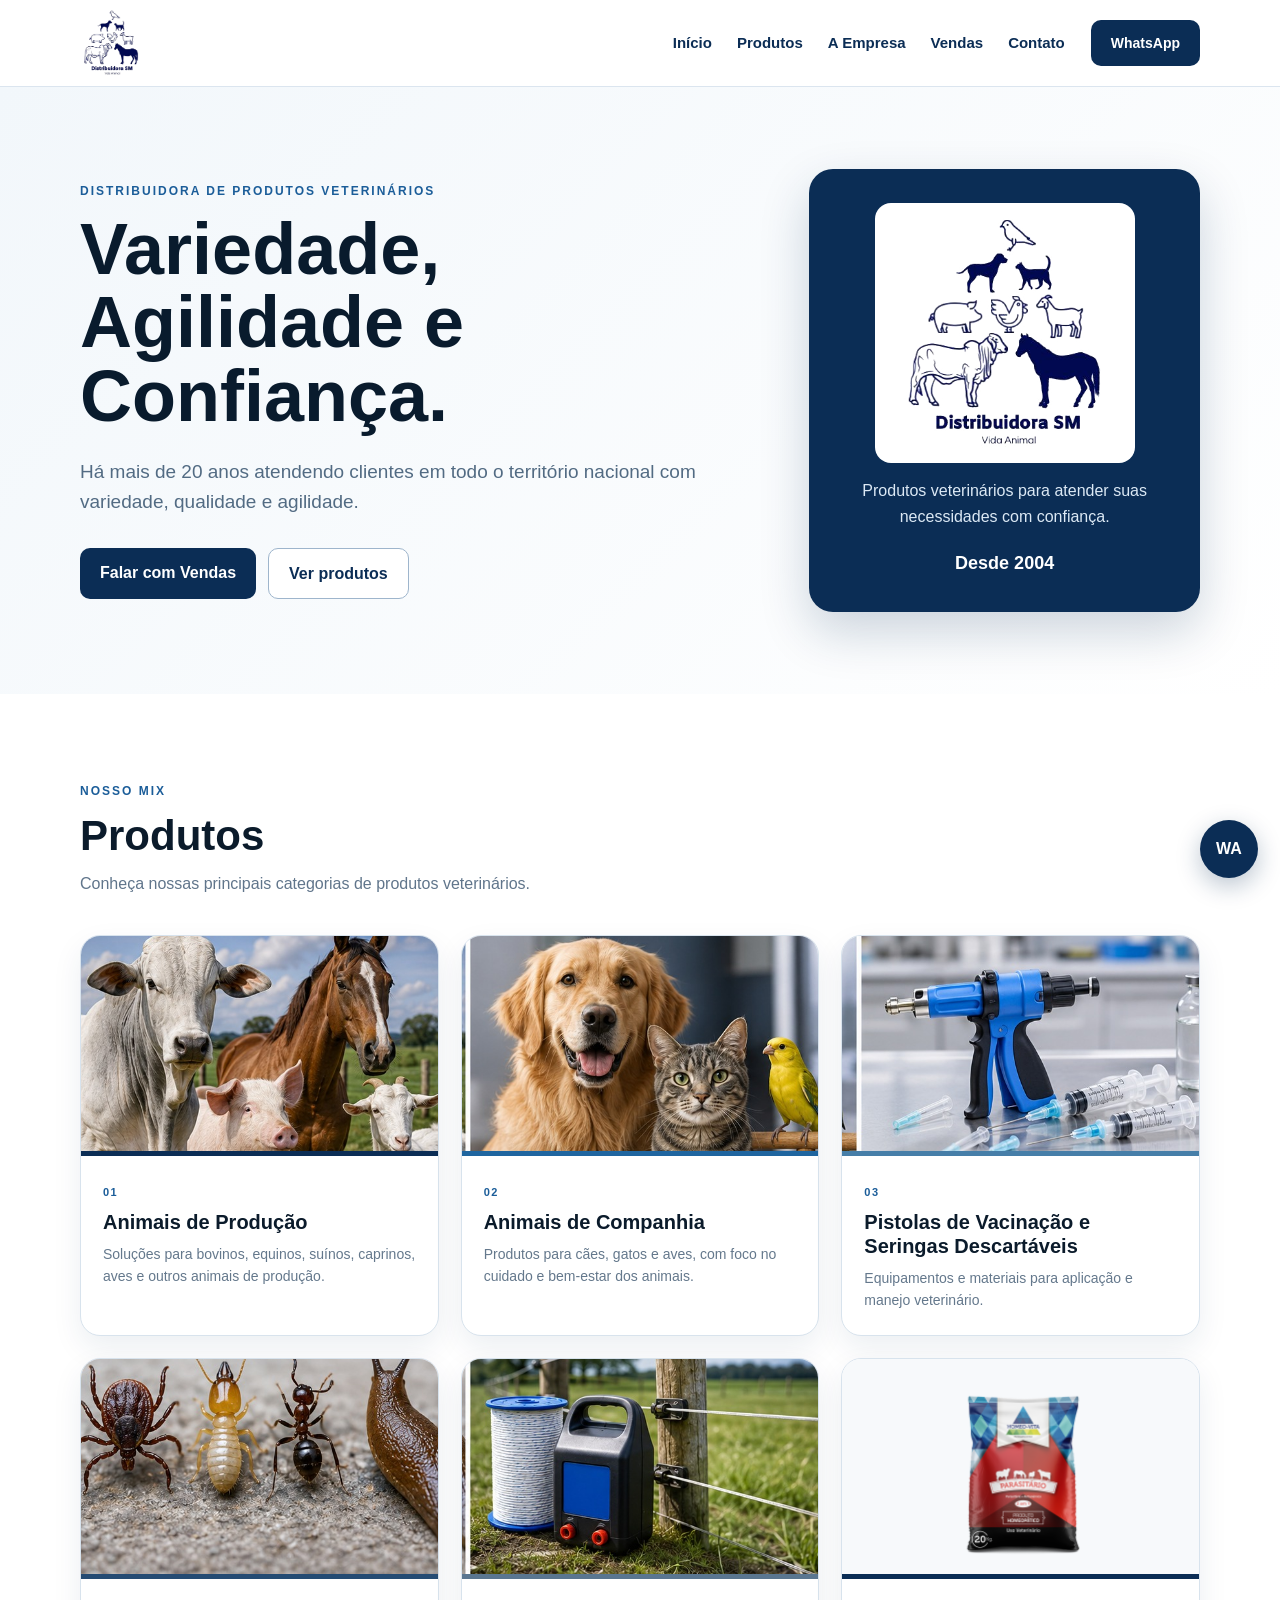
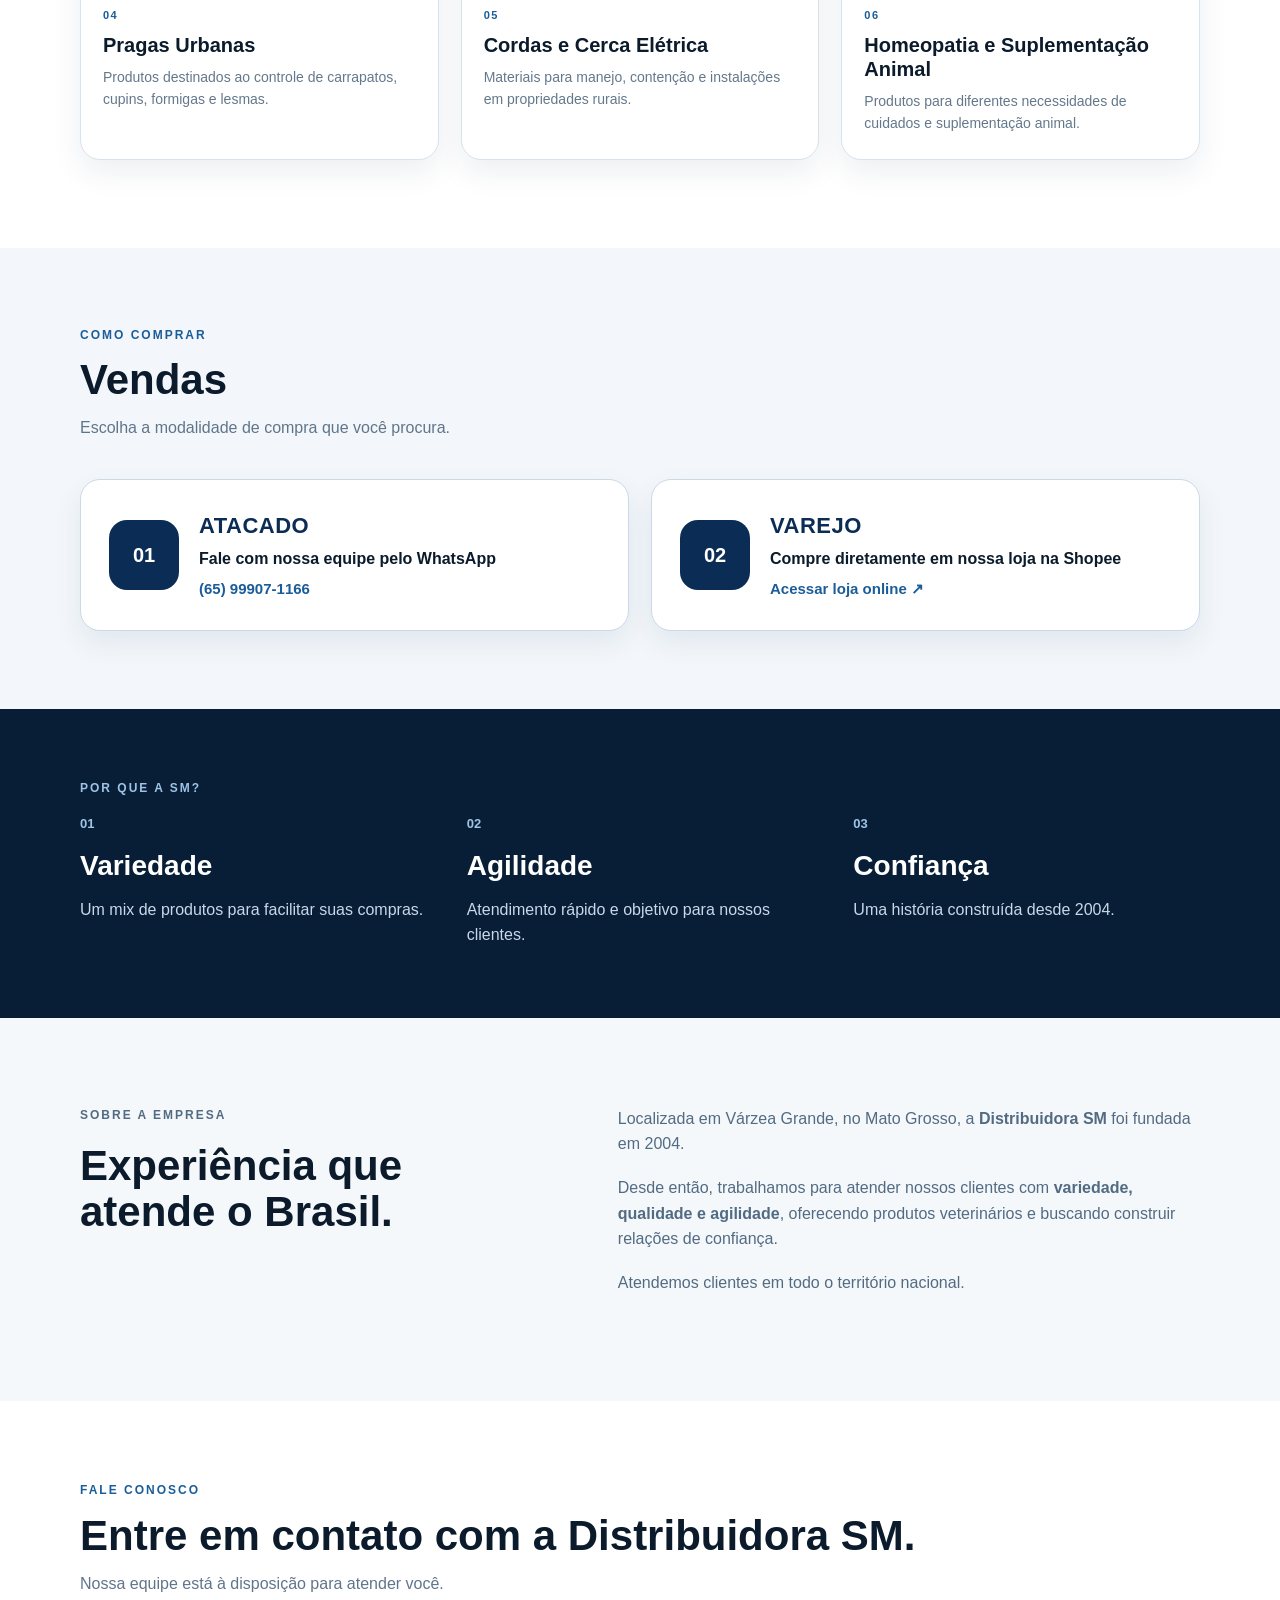
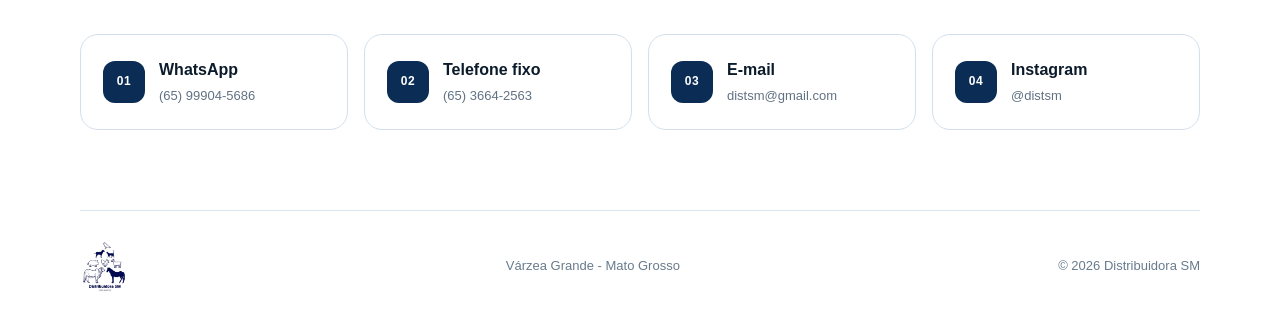
==== commit 5dcc8f87: "Add files via upload" ====
--- a/index.html
+++ b/index.html
@@ -1,106 +1,142 @@
 <!DOCTYPE html>
 <html lang="pt-BR">
 <head>
-<meta charset="UTF-8">
-<meta name="viewport" content="width=device-width, initial-scale=1.0">
-<meta name="description" content="Distribuidora SM - Produtos veterinários. Variedade, Agilidade e Confiança desde 2004.">
-<meta name="theme-color" content="#06265c">
-<title>Distribuidora SM | Vida Animal</title>
-<link rel="stylesheet" href="style.css">
+  <meta charset="UTF-8">
+  <meta name="viewport" content="width=device-width, initial-scale=1.0">
+  <meta name="description" content="Distribuidora SM - Distribuidora de Produtos Veterinários. Variedade, Agilidade e Confiança desde 2004.">
+  <meta name="theme-color" content="#0b2d55">
+  <title>Distribuidora SM | Produtos Veterinários</title>
+  <link rel="stylesheet" href="style.css">
 </head>
 <body>
-<header class="header">
-  <div class="container nav-wrap">
-    <a class="brand" href="#inicio" aria-label="Distribuidora SM - início">
-      <img src="logo-branco.png" alt="Distribuidora SM - Vida Animal">
-    </a>
-    <nav aria-label="Navegação principal">
-      <a href="#inicio">Início</a>
-      <a href="#produtos">Produtos</a>
-      <a href="#empresa">A Empresa</a>
-      <a href="#vendas">Vendas</a>
-      <a href="#contato">Contato</a>
-      <a class="nav-cta" href="https://wa.me/5565999045686" target="_blank" rel="noopener">WhatsApp</a>
-    </nav>
-  </div>
-</header>
+  <header class="header">
+    <div class="container nav">
+      <a class="logo" href="#inicio" aria-label="Distribuidora SM - início">
+        <img src="logo.png" alt="Distribuidora SM - Vida Animal">
+      </a>
+      <nav aria-label="Navegação principal">
+        <a href="#inicio">Início</a>
+        <a href="#produtos">Produtos</a>
+        <a href="#empresa">A Empresa</a>
+        <a href="#vendas">Vendas</a>
+        <a href="#contato">Contato</a>
+      </nav>
+      <a class="nav-whatsapp" href="https://wa.me/5565999045686" target="_blank" rel="noopener">WhatsApp</a>
+    </div>
+  </header>
 
-<main>
-<section id="inicio" class="hero">
-  <div class="hero-inner container">
-    <div class="hero-logo-wrap">
-      <img class="hero-logo" src="logo-branco.png" alt="Distribuidora SM - Vida Animal">
-      <p class="since">Desde 2004</p>
-      <p class="hero-slogan">VARIEDADE, AGILIDADE E CONFIANÇA</p>
-    </div>
-    <div class="hero-actions">
-      <a class="btn btn-light" href="#produtos">Conheça nossos produtos</a>
-      <a class="btn btn-outline" href="#vendas">Comprar</a>
-    </div>
-  </div>
-</section>
+  <main>
+    <section id="inicio" class="hero">
+      <div class="container hero-content">
+        <div>
+          <p class="eyebrow">DISTRIBUIDORA DE PRODUTOS VETERINÁRIOS</p>
+          <h1>Variedade, Agilidade e Confiança.</h1>
+          <p class="hero-text">Há mais de 20 anos atendendo clientes em todo o território nacional com variedade, qualidade e agilidade.</p>
+          <div class="buttons">
+            <a class="btn primary" href="https://wa.me/5565999071166?text=Olá!%20Gostaria%20de%20informações%20sobre%20vendas%20no%20atacado." target="_blank" rel="noopener">Falar com Vendas</a>
+            <a class="btn secondary" href="#produtos">Ver produtos</a>
+          </div>
+        </div>
+        <div class="hero-card">
+          <img class="hero-logo" src="logo.png" alt="Distribuidora SM">
+          <p>Produtos veterinários para atender suas necessidades com confiança.</p>
+          <strong>Desde 2004</strong>
+        </div>
+      </div>
+    </section>
 
-<section class="pillars" aria-label="Diferenciais da Distribuidora SM">
-  <div class="container pillars-grid">
-    <article class="pillar"><div class="pillar-number">01</div><div><h2>VARIEDADE</h2><p>As melhores marcas e soluções para o seu negócio.</p></div></article>
-    <article class="pillar"><div class="pillar-number">02</div><div><h2>AGILIDADE</h2><p>Atendimento rápido e eficiente para você.</p></div></article>
-    <article class="pillar"><div class="pillar-number">03</div><div><h2>CONFIANÇA</h2><p>Parceria sólida com quem cuida da vida animal.</p></div></article>
-  </div>
-</section>
+    <section id="produtos" class="section products-section">
+      <div class="container">
+        <p class="eyebrow">NOSSO MIX</p>
+        <h2 class="section-title">Produtos</h2>
+        <p class="section-intro">Conheça nossas principais categorias de produtos veterinários.</p>
 
-<section id="produtos" class="section products-section">
-  <div class="container">
-    <p class="eyebrow">NOSSO MIX</p>
-    <h2 class="section-title">Produtos</h2>
-    <p class="section-intro">Conheça nossas principais categorias de produtos veterinários.</p>
-    <div class="products-grid">
-      <article class="product-card card-1"><div class="product-icon"><img src="icone-animais-producao.svg" alt="Animais de produção"></div><h3>Animais de<br>Produção</h3></article>
-      <article class="product-card card-2"><div class="product-icon"><img src="icone-animais-companhia.svg" alt="Animais de companhia"></div><h3>Animais de<br>Companhia</h3></article>
-      <article class="product-card card-3"><div class="product-icon"><img src="icone-pistolas-seringas.svg" alt="Pistolas de vacinação e seringas descartáveis"></div><h3>Pistolas de Vacinação e<br>Seringas Descartáveis</h3></article>
-      <article class="product-card card-4"><div class="product-icon"><img src="icone-pragas-urbanas.svg" alt="Pragas urbanas"></div><h3>Pragas<br>Urbanas</h3></article>
-      <article class="product-card card-5"><div class="product-icon"><img src="icone-cordas-cerca-eletrica.svg" alt="Cordas e cerca elétrica"></div><h3>Cordas e<br>Cerca Elétrica</h3></article>
-      <article class="product-card card-6"><div class="product-icon"><img src="icone-homeopatia-suplementacao.svg" alt="Homeopatia e suplementação animal"></div><h3>Homeopatia e<br>Suplementação Animal</h3></article>
-    </div>
-  </div>
-</section>
+        <div class="products-grid">
+          <article class="product-card">
+            <div class="product-photo"><img src="prod-producao.jpg" alt="Animais de produção em uma propriedade rural"></div>
+            <div class="product-body"><span class="product-number">01</span><h3>Animais de Produção</h3><p>Soluções para bovinos, equinos, suínos, caprinos, aves e outros animais de produção.</p></div>
+          </article>
 
-<section id="vendas" class="sales-section">
-  <div class="container">
-    <p class="eyebrow">COMO COMPRAR</p>
-    <h2 class="section-title">Vendas</h2>
-    <p class="section-intro">Escolha a modalidade de compra que você procura.</p>
-    <div class="sales-grid">
-      <a class="sales-card" href="https://wa.me/5565999071166?text=Ol%C3%A1!%20Gostaria%20de%20informa%C3%A7%C3%B5es%20sobre%20vendas%20no%20atacado." target="_blank" rel="noopener">
-        <span class="sales-badge">ATACADO</span><h3>Fale com nossa equipe</h3><p>WhatsApp (65) 99907-1166</p>
-      </a>
-      <a class="sales-card" href="https://s.shopee.com.br/LmyEhmrbj" target="_blank" rel="noopener noreferrer">
-        <span class="sales-badge">VAREJO</span><h3>Compre pela nossa loja</h3><p>Acessar loja na Shopee ↗</p>
-      </a>
-    </div>
-  </div>
-</section>
+          <article class="product-card">
+            <div class="product-photo"><img src="prod-companhia.jpg" alt="Cachorro, gato e passarinho de companhia"></div>
+            <div class="product-body"><span class="product-number">02</span><h3>Animais de Companhia</h3><p>Produtos para cães, gatos e aves, com foco no cuidado e bem-estar dos animais.</p></div>
+          </article>
 
-<section id="empresa" class="about">
-  <div class="container about-grid">
-    <div><p class="eyebrow">SOBRE A EMPRESA</p><h2>Experiência que atende o Brasil.</h2></div>
-    <div><p>Localizada em Várzea Grande, no Mato Grosso, a <strong>Distribuidora SM</strong> foi fundada em 2004.</p><p>Trabalhamos para atender nossos clientes com <strong>variedade, qualidade, agilidade e confiança</strong>, oferecendo produtos veterinários para diferentes necessidades.</p><p>Atendemos clientes em todo o território nacional.</p></div>
-  </div>
-</section>
+          <article class="product-card">
+            <div class="product-photo"><img src="prod-vacinacao.jpg" alt="Pistola de vacinação, seringas e materiais veterinários"></div>
+            <div class="product-body"><span class="product-number">03</span><h3>Pistolas de Vacinação e Seringas Descartáveis</h3><p>Equipamentos e materiais para aplicação e manejo veterinário.</p></div>
+          </article>
 
-<section id="contato" class="contact">
-  <div class="container">
-    <p class="eyebrow">FALE CONOSCO</p><h2 class="section-title">Entre em contato</h2>
-    <div class="contact-grid">
-      <a class="contact-card" href="https://wa.me/5565999045686" target="_blank" rel="noopener"><strong>WhatsApp</strong><span>(65) 99904-5686</span></a>
-      <a class="contact-card" href="tel:+556536642563"><strong>Telefone fixo</strong><span>(65) 3664-2563</span></a>
-      <a class="contact-card" href="mailto:distsm@gmail.com"><strong>E-mail</strong><span>distsm@gmail.com</span></a>
-      <a class="contact-card" href="https://www.instagram.com/distsm/" target="_blank" rel="noopener noreferrer"><strong>Instagram</strong><span>@distsm</span></a>
-    </div>
-  </div>
-</section>
-</main>
+          <article class="product-card">
+            <div class="product-photo"><img src="prod-pragas.jpg" alt="Carrapato, cupim, formiga e lesma"></div>
+            <div class="product-body"><span class="product-number">04</span><h3>Pragas Urbanas</h3><p>Produtos destinados ao controle de carrapatos, cupins, formigas e lesmas.</p></div>
+          </article>
 
-<footer><div class="container footer-inner"><img src="logo-branco.png" alt="Distribuidora SM"><span>Várzea Grande - Mato Grosso</span><span>© 2026 Distribuidora SM</span></div></footer>
-<a class="floating-whatsapp" href="https://wa.me/5565999045686" target="_blank" rel="noopener" aria-label="Falar no WhatsApp">WA</a>
+          <article class="product-card">
+            <div class="product-photo"><img src="prod-cordas.jpg" alt="Cerca elétrica, fios e equipamentos de manejo"></div>
+            <div class="product-body"><span class="product-number">05</span><h3>Cordas e Cerca Elétrica</h3><p>Materiais para manejo, contenção e instalações em propriedades rurais.</p></div>
+          </article>
+
+          <article class="product-card">
+            <div class="product-photo"><img src="homeopatia-homeo-vita.png" alt="Homeo-Vita Parasitário, produto de homeopatia animal"></div>
+            <div class="product-body"><span class="product-number">06</span><h3>Homeopatia e Suplementação Animal</h3><p>Produtos para diferentes necessidades de cuidados e suplementação animal.</p></div>
+          </article>
+        </div>
+      </div>
+    </section>
+
+    <section id="vendas" class="sales-section">
+      <div class="container">
+        <p class="eyebrow">COMO COMPRAR</p>
+        <h2 class="section-title">Vendas</h2>
+        <p class="section-intro">Escolha a modalidade de compra que você procura.</p>
+        <div class="sales-grid">
+          <a class="sales-card" href="https://wa.me/5565999071166?text=Olá!%20Gostaria%20de%20informações%20sobre%20vendas%20no%20atacado." target="_blank" rel="noopener">
+            <div class="sales-icon">01</div>
+            <div><span class="sales-label">ATACADO</span><strong>Fale com nossa equipe pelo WhatsApp</strong><small>(65) 99907-1166</small></div>
+          </a>
+          <a class="sales-card" href="https://s.shopee.com.br/LmyEhmrbj" target="_blank" rel="noopener noreferrer">
+            <div class="sales-icon">02</div>
+            <div><span class="sales-label">VAREJO</span><strong>Compre diretamente em nossa loja na Shopee</strong><small>Acessar loja online ↗</small></div>
+          </a>
+        </div>
+      </div>
+    </section>
+
+    <section class="values">
+      <div class="container">
+        <p class="eyebrow">POR QUE A SM?</p>
+        <div class="values-grid">
+          <div><span>01</span><h3>Variedade</h3><p>Um mix de produtos para facilitar suas compras.</p></div>
+          <div><span>02</span><h3>Agilidade</h3><p>Atendimento rápido e objetivo para nossos clientes.</p></div>
+          <div><span>03</span><h3>Confiança</h3><p>Uma história construída desde 2004.</p></div>
+        </div>
+      </div>
+    </section>
+
+    <section id="empresa" class="section about">
+      <div class="container about-grid">
+        <div><p class="eyebrow">SOBRE A EMPRESA</p><h2 class="section-title">Experiência que atende o Brasil.</h2></div>
+        <div><p>Localizada em Várzea Grande, no Mato Grosso, a <strong>Distribuidora SM</strong> foi fundada em 2004.</p><p>Desde então, trabalhamos para atender nossos clientes com <strong>variedade, qualidade e agilidade</strong>, oferecendo produtos veterinários e buscando construir relações de confiança.</p><p>Atendemos clientes em todo o território nacional.</p></div>
+      </div>
+    </section>
+
+    <section id="contato" class="contact">
+      <div class="container">
+        <p class="eyebrow">FALE CONOSCO</p>
+        <h2 class="section-title">Entre em contato com a Distribuidora SM.</h2>
+        <p class="section-intro">Nossa equipe está à disposição para atender você.</p>
+        <div class="contact-grid">
+          <a class="contact-card" href="https://wa.me/5565999045686?text=Olá!%20Sou%20cliente%20e%20gostaria%20de%20fazer%20uma%20cotação." target="_blank" rel="noopener"><span class="contact-icon">01</span><div><strong>WhatsApp</strong><small>(65) 99904-5686</small></div></a>
+          <a class="contact-card" href="tel:+556536642563"><span class="contact-icon">02</span><div><strong>Telefone fixo</strong><small>(65) 3664-2563</small></div></a>
+          <a class="contact-card" href="mailto:distsm@gmail.com"><span class="contact-icon">03</span><div><strong>E-mail</strong><small>distsm@gmail.com</small></div></a>
+          <a class="contact-card" href="https://www.instagram.com/distsm/" target="_blank" rel="noopener noreferrer"><span class="contact-icon">04</span><div><strong>Instagram</strong><small>@distsm</small></div></a>
+        </div>
+      </div>
+    </section>
+  </main>
+
+  <footer><div class="container footer-content"><div><img class="footer-logo" src="logo.png" alt="Distribuidora SM"></div><div>Várzea Grande - Mato Grosso</div><div>© 2026 Distribuidora SM</div></div></footer>
+  <a class="floating-whatsapp" href="https://wa.me/5565999045686?text=Olá!%20Gostaria%20de%20falar%20com%20a%20Distribuidora%20SM." target="_blank" rel="noopener" aria-label="Falar no WhatsApp">WA</a>
 </body>
 </html>
--- a/style.css
+++ b/style.css
@@ -1 +1,74 @@
-*{box-sizing:border-box;margin:0;padding:0}html{scroll-behavior:smooth}body{font-family:Arial,Helvetica,sans-serif;color:#0b1b2b;background:#fff;line-height:1.6}a{text-decoration:none}.container{width:min(1180px,92%);margin:auto}.header{background:#06265c;position:sticky;top:0;z-index:20;box-shadow:0 5px 18px rgba(0,0,0,.12)}.nav-wrap{min-height:74px;display:flex;align-items:center;justify-content:space-between;gap:25px}.brand img{width:120px;height:58px;object-fit:contain}.nav-wrap nav{display:flex;align-items:center;justify-content:flex-end;gap:25px;flex-wrap:wrap}.nav-wrap nav a{color:#fff;font-size:14px;font-weight:800}.nav-wrap nav a:hover{opacity:.8}.nav-cta{border:1px solid rgba(255,255,255,.7);padding:9px 17px;border-radius:9px}.hero{background:#06265c;color:#fff;min-height:620px;display:flex;align-items:center;position:relative;overflow:hidden}.hero:before{content:"";position:absolute;width:760px;height:760px;border:1px solid rgba(255,255,255,.12);border-radius:50%;left:50%;top:50%;transform:translate(-50%,-50%)}.hero-inner{position:relative;z-index:1;text-align:center;padding:70px 0 85px}.hero-logo{width:min(430px,78vw);max-height:390px;object-fit:contain;display:block;margin:auto}.since{font-size:31px;font-weight:900;letter-spacing:1px;margin-top:5px}.hero-slogan{margin-top:15px;font-size:18px;font-weight:800;letter-spacing:5px;color:#eaf3ff}.hero-actions{margin-top:32px;display:flex;justify-content:center;gap:12px;flex-wrap:wrap}.btn{padding:12px 22px;border-radius:9px;font-weight:900}.btn-light{background:#fff;color:#06265c}.btn-outline{border:1px solid rgba(255,255,255,.75);color:#fff}.pillars{background:#0a3270;color:#fff;padding:38px 0}.pillars-grid{display:grid;grid-template-columns:repeat(3,1fr);gap:0}.pillar{display:flex;gap:17px;align-items:center;padding:10px 35px;border-right:1px solid rgba(255,255,255,.25)}.pillar:last-child{border-right:0}.pillar-number{width:52px;height:52px;border:2px solid #fff;border-radius:50%;display:grid;place-items:center;font-weight:900;font-size:13px;flex:0 0 52px}.pillar h2{font-size:22px;line-height:1.1;margin-bottom:4px}.pillar p{font-size:13px;color:#dbe8fa}.section{padding:82px 0}.products-section{background:#f5f8fc}.eyebrow{font-size:12px;letter-spacing:2px;font-weight:900;color:#165ca5;margin-bottom:10px}.section-title{font-size:42px;line-height:1.1;margin-bottom:10px;color:#081d39}.section-intro{color:#60758a;margin-bottom:30px}.products-grid{display:grid;grid-template-columns:repeat(6,1fr);gap:12px}.product-card{min-width:0;height:315px;border-radius:15px;overflow:hidden;color:#fff;display:flex;flex-direction:column;justify-content:space-between;text-align:center;box-shadow:0 12px 28px rgba(6,38,92,.12);transition:.2s}.product-card:hover{transform:translateY(-5px);box-shadow:0 18px 34px rgba(6,38,92,.18)}.card-1{background:#568b18}.card-2{background:#2594a5}.card-3{background:#17549f}.card-4{background:#1c63ae}.card-5{background:#20252b}.card-6{background:#0b2f68}.product-icon{height:195px;padding:20px 13px 0;display:flex;align-items:center;justify-content:center}.product-icon img{width:100%;height:170px;object-fit:contain}.product-card h3{font-size:15px;line-height:1.18;text-transform:uppercase;padding:0 10px 25px}.sales-section{padding:80px 0;background:#fff}.sales-grid{display:grid;grid-template-columns:repeat(2,1fr);gap:20px;max-width:900px}.sales-card{background:#06265c;color:#fff;border-radius:16px;padding:28px;min-height:175px;display:flex;flex-direction:column;justify-content:center;transition:.2s}.sales-card:hover{transform:translateY(-4px);box-shadow:0 18px 32px rgba(6,38,92,.18)}.sales-badge{font-size:12px;letter-spacing:2px;font-weight:900;color:#b9dcff;margin-bottom:7px}.sales-card h3{font-size:24px}.sales-card p{color:#dcecff;margin-top:4px}.about{background:#edf3f9;padding:82px 0}.about-grid{display:grid;grid-template-columns:1fr 1.3fr;gap:90px}.about h2{font-size:42px;line-height:1.1}.about p{color:#52677c;margin-bottom:16px}.contact{padding:82px 0}.contact-grid{display:grid;grid-template-columns:repeat(4,1fr);gap:14px}.contact-card{padding:23px;border:1px solid #d6e1ec;border-radius:15px;color:#0b1b2b;background:#fff}.contact-card strong{display:block;font-size:16px}.contact-card span{color:#60758a;font-size:13px}footer{background:#06265c;color:#fff}.footer-inner{min-height:100px;display:flex;align-items:center;justify-content:space-between;gap:20px;font-size:13px}.footer-inner img{width:105px;height:60px;object-fit:contain}.floating-whatsapp{position:fixed;right:22px;bottom:22px;width:58px;height:58px;border-radius:50%;display:grid;place-items:center;background:#06265c;color:#fff;font-weight:900;box-shadow:0 8px 25px rgba(0,0,0,.25);z-index:30;border:2px solid #fff}@media(max-width:1050px){.products-grid{grid-template-columns:repeat(3,1fr)}.nav-wrap{flex-direction:column;padding:10px 0 14px}.pillars-grid{grid-template-columns:1fr}.pillar{border-right:0;border-bottom:1px solid rgba(255,255,255,.2);padding:18px 10px}.pillar:last-child{border-bottom:0}.contact-grid{grid-template-columns:repeat(2,1fr)}}@media(max-width:650px){.nav-wrap nav{gap:12px;justify-content:center}.nav-wrap nav a{font-size:12px}.brand img{width:105px}.hero{min-height:540px}.hero-logo{width:290px}.since{font-size:26px}.hero-slogan{font-size:12px;letter-spacing:3px}.products-grid,.sales-grid,.contact-grid,.about-grid{grid-template-columns:1fr}.product-card{height:300px}.section{padding:60px 0}.section-title,.about h2{font-size:34px}.footer-inner{flex-direction:column;justify-content:center;padding:22px 0}.footer-inner img{width:90px}}
+*{box-sizing:border-box;margin:0;padding:0}
+html{scroll-behavior:smooth}
+body{font-family:Arial,Helvetica,sans-serif;color:#0b1b2b;background:#fff;line-height:1.6}
+.container{width:min(1120px,92%);margin:auto}
+.header{position:sticky;top:0;z-index:20;background:#fff;border-bottom:1px solid #dbe5ef}
+.nav{min-height:86px;display:flex;align-items:center;gap:26px}
+.logo{display:flex;align-items:center;margin-right:auto;text-decoration:none}
+.logo img{display:block;width:auto;height:68px;max-width:190px;object-fit:contain}
+.nav nav{display:flex;gap:25px;align-items:center}
+.nav nav a{color:#0b2d55;text-decoration:none;font-size:15px;font-weight:800}
+.nav nav a:hover{color:#1c5b96}
+.nav-whatsapp,.btn{display:inline-block;text-decoration:none;font-weight:800;border-radius:10px;padding:12px 20px}
+.nav-whatsapp{background:#0b2d55;color:#fff;font-size:14px}
+.hero{background:linear-gradient(135deg,#f2f7fb,#fff);padding:82px 0}
+.hero-content{display:grid;grid-template-columns:1.35fr .8fr;gap:70px;align-items:center}
+.eyebrow{font-size:12px;letter-spacing:2px;font-weight:900;color:#1b5d99;margin-bottom:12px}
+.hero h1{font-size:clamp(44px,6vw,72px);line-height:1.02;max-width:760px;margin-bottom:24px;color:#091b2d}
+.hero-text{font-size:19px;max-width:680px;color:#526b83;margin-bottom:30px}
+.buttons{display:flex;gap:12px;flex-wrap:wrap}
+.primary{background:#0b2d55;color:#fff}
+.secondary{border:1px solid #9eb5cc;color:#0b2d55;background:#fff}
+.btn:hover,.nav-whatsapp:hover{transform:translateY(-1px);filter:brightness(1.06)}
+.hero-card{background:#0b2d55;color:#fff;border-radius:24px;padding:34px;box-shadow:0 20px 50px rgba(11,45,85,.20);text-align:center}
+.hero-logo{display:block;width:min(260px,90%);height:260px;object-fit:contain;margin:0 auto 15px;background:#fff;border-radius:16px;padding:10px}
+.hero-card p{color:#dce9f5;margin-bottom:20px}
+.hero-card strong{font-size:18px}
+.section{padding:88px 0}
+.section-title{font-size:42px;line-height:1.1;margin-bottom:12px;color:#0b1b2b}
+.section-intro{color:#60758b;max-width:680px;margin-bottom:38px}
+.products-section{background:#fff}
+.products-grid{display:grid;grid-template-columns:repeat(3,1fr);gap:22px}
+.product-card{overflow:hidden;background:#fff;border:1px solid #d8e3ed;border-radius:20px;box-shadow:0 12px 30px rgba(11,45,85,.08);transition:transform .2s ease,box-shadow .2s ease}
+.product-card:hover{transform:translateY(-5px);box-shadow:0 18px 36px rgba(11,45,85,.15)}
+.product-photo{height:215px;background:#edf3f8;overflow:hidden}
+.product-photo img{width:100%;height:100%;display:block;object-fit:cover}
+.product-card:nth-child(6) .product-photo img{object-fit:contain;background:#f7f9fb;padding:8px}
+.product-body{padding:22px 22px 24px;border-top:5px solid #0b2d55}
+.product-card:nth-child(2) .product-body{border-color:#1f659f}
+.product-card:nth-child(3) .product-body{border-color:#467ea8}
+.product-card:nth-child(4) .product-body{border-color:#244b73}
+.product-card:nth-child(5) .product-body{border-color:#5a7690}
+.product-card:nth-child(6) .product-body{border-color:#0b2d55}
+.product-number{font-size:11px;letter-spacing:1.5px;font-weight:900;color:#1b5d99}
+.product-body h3{font-size:20px;line-height:1.2;color:#0b1b2b;margin:6px 0 9px}
+.product-body p{font-size:14px;color:#64788c}
+.sales-section{padding:78px 0;background:#f3f7fb}
+.sales-grid{display:grid;grid-template-columns:repeat(2,1fr);gap:22px}
+.sales-card{display:flex;align-items:center;gap:20px;padding:28px;border-radius:20px;text-decoration:none;color:#0b1b2b;border:1px solid #cbd9e7;background:#fff;box-shadow:0 12px 28px rgba(11,45,85,.08);transition:transform .2s ease,box-shadow .2s ease,border-color .2s ease}
+.sales-card:hover{transform:translateY(-4px);box-shadow:0 18px 34px rgba(11,45,85,.14);border-color:#0b2d55}
+.sales-icon{width:70px;height:70px;flex:0 0 70px;border-radius:18px;display:grid;place-items:center;font-size:20px;font-weight:900;color:#fff;background:#0b2d55}
+.sales-label{display:block;color:#0b2d55;font-size:22px;font-weight:900;letter-spacing:.5px;margin-bottom:5px}
+.sales-card strong{display:block;font-size:16px;line-height:1.35;margin-bottom:7px}
+.sales-card small{display:inline-block;color:#1b5d99;font-size:15px;font-weight:800}
+.values{background:#081d36;color:#fff;padding:70px 0}
+.values .eyebrow{color:#9ec4e5}
+.values-grid{display:grid;grid-template-columns:repeat(3,1fr);gap:40px}
+.values-grid span{font-size:13px;color:#9ec4e5;font-weight:900}
+.values-grid h3{font-size:28px;margin:8px 0}
+.values-grid p{color:#c8d8e8}
+.about{background:#f5f8fb}
+.about-grid{display:grid;grid-template-columns:1fr 1.3fr;gap:90px}
+.about-grid p{margin-bottom:18px;color:#526b83}
+.contact{padding:80px 0}
+.contact-grid{display:grid;grid-template-columns:repeat(4,1fr);gap:16px}
+.contact-card{display:flex;align-items:center;gap:14px;padding:22px;border:1px solid #d3e0eb;border-radius:18px;background:#fff;text-decoration:none;color:#0b1b2b;transition:transform .2s ease,box-shadow .2s ease,border-color .2s ease}
+.contact-card:hover{transform:translateY(-3px);box-shadow:0 12px 30px rgba(10,35,65,.10);border-color:#0b2d55}
+.contact-card strong{display:block;font-size:16px;margin-bottom:3px}
+.contact-card small{display:block;color:#617184;font-size:13px;word-break:break-word}
+.contact-icon{width:42px;height:42px;flex:0 0 42px;border-radius:12px;background:#0b2d55;color:#fff;display:grid;place-items:center;font-size:12px;font-weight:900;letter-spacing:.5px}
+.footer-content{border-top:1px solid #dbe5ef;padding:30px 0;display:flex;justify-content:space-between;align-items:center;gap:20px;color:#687b8d;font-size:13px}
+.footer-logo{display:block;height:52px;width:auto;object-fit:contain}
+.floating-whatsapp{position:fixed;right:22px;bottom:22px;width:58px;height:58px;border-radius:50%;display:grid;place-items:center;background:#0b2d55;color:#fff;text-decoration:none;font-weight:900;box-shadow:0 8px 25px rgba(11,45,85,.28);z-index:30}
+@media(max-width:950px){.nav nav{gap:14px}.products-grid{grid-template-columns:repeat(2,1fr)}.contact-grid{grid-template-columns:repeat(2,1fr)}.hero-content,.about-grid{grid-template-columns:1fr}.hero-card{max-width:520px}.values-grid{grid-template-columns:1fr}}
+@media(max-width:700px){.nav{min-height:76px}.logo img{height:58px;max-width:160px}.nav nav{display:none}.hero{padding:60px 0}.products-grid,.sales-grid,.contact-grid{grid-template-columns:1fr}.section{padding:65px 0}.hero h1{font-size:45px}.hero-card{padding:25px}.hero-logo{height:230px}.footer-content{flex-direction:column;align-items:flex-start}.nav-whatsapp{padding:10px 14px}.product-photo{height:220px}}
